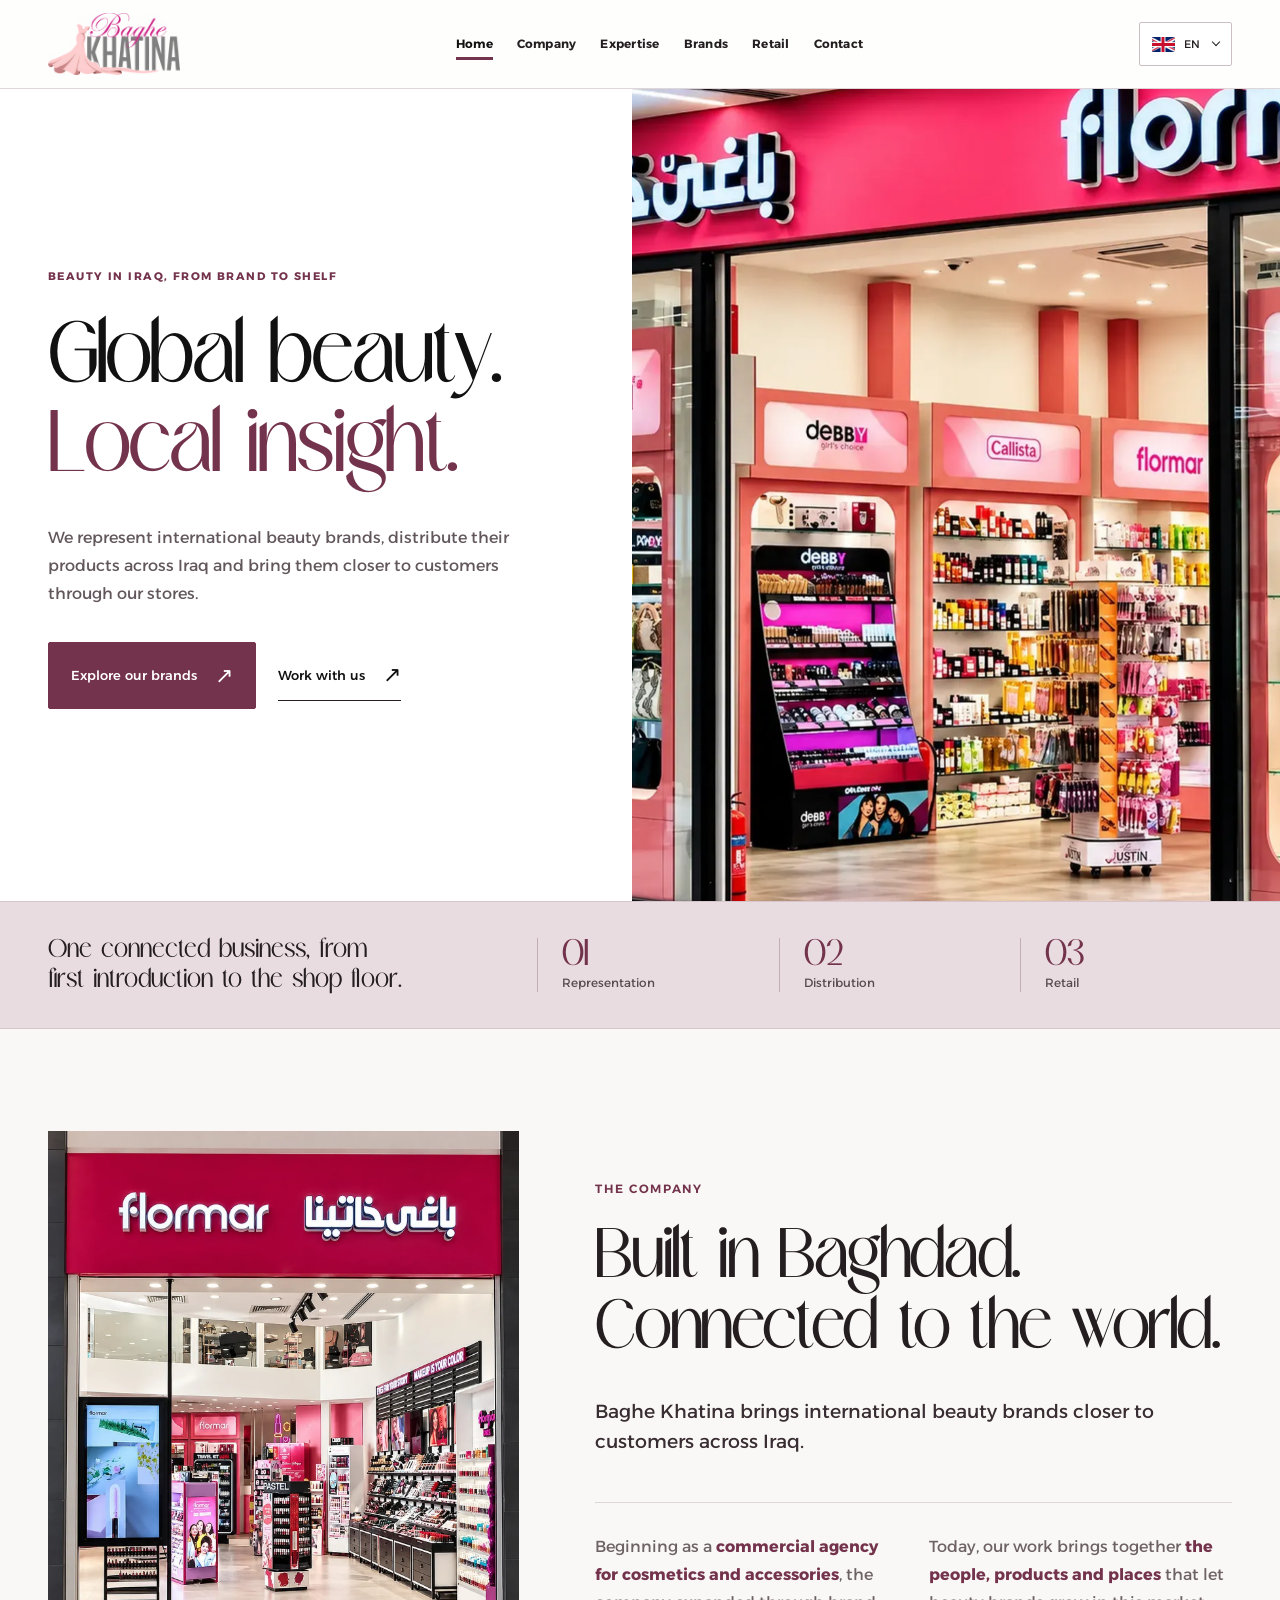
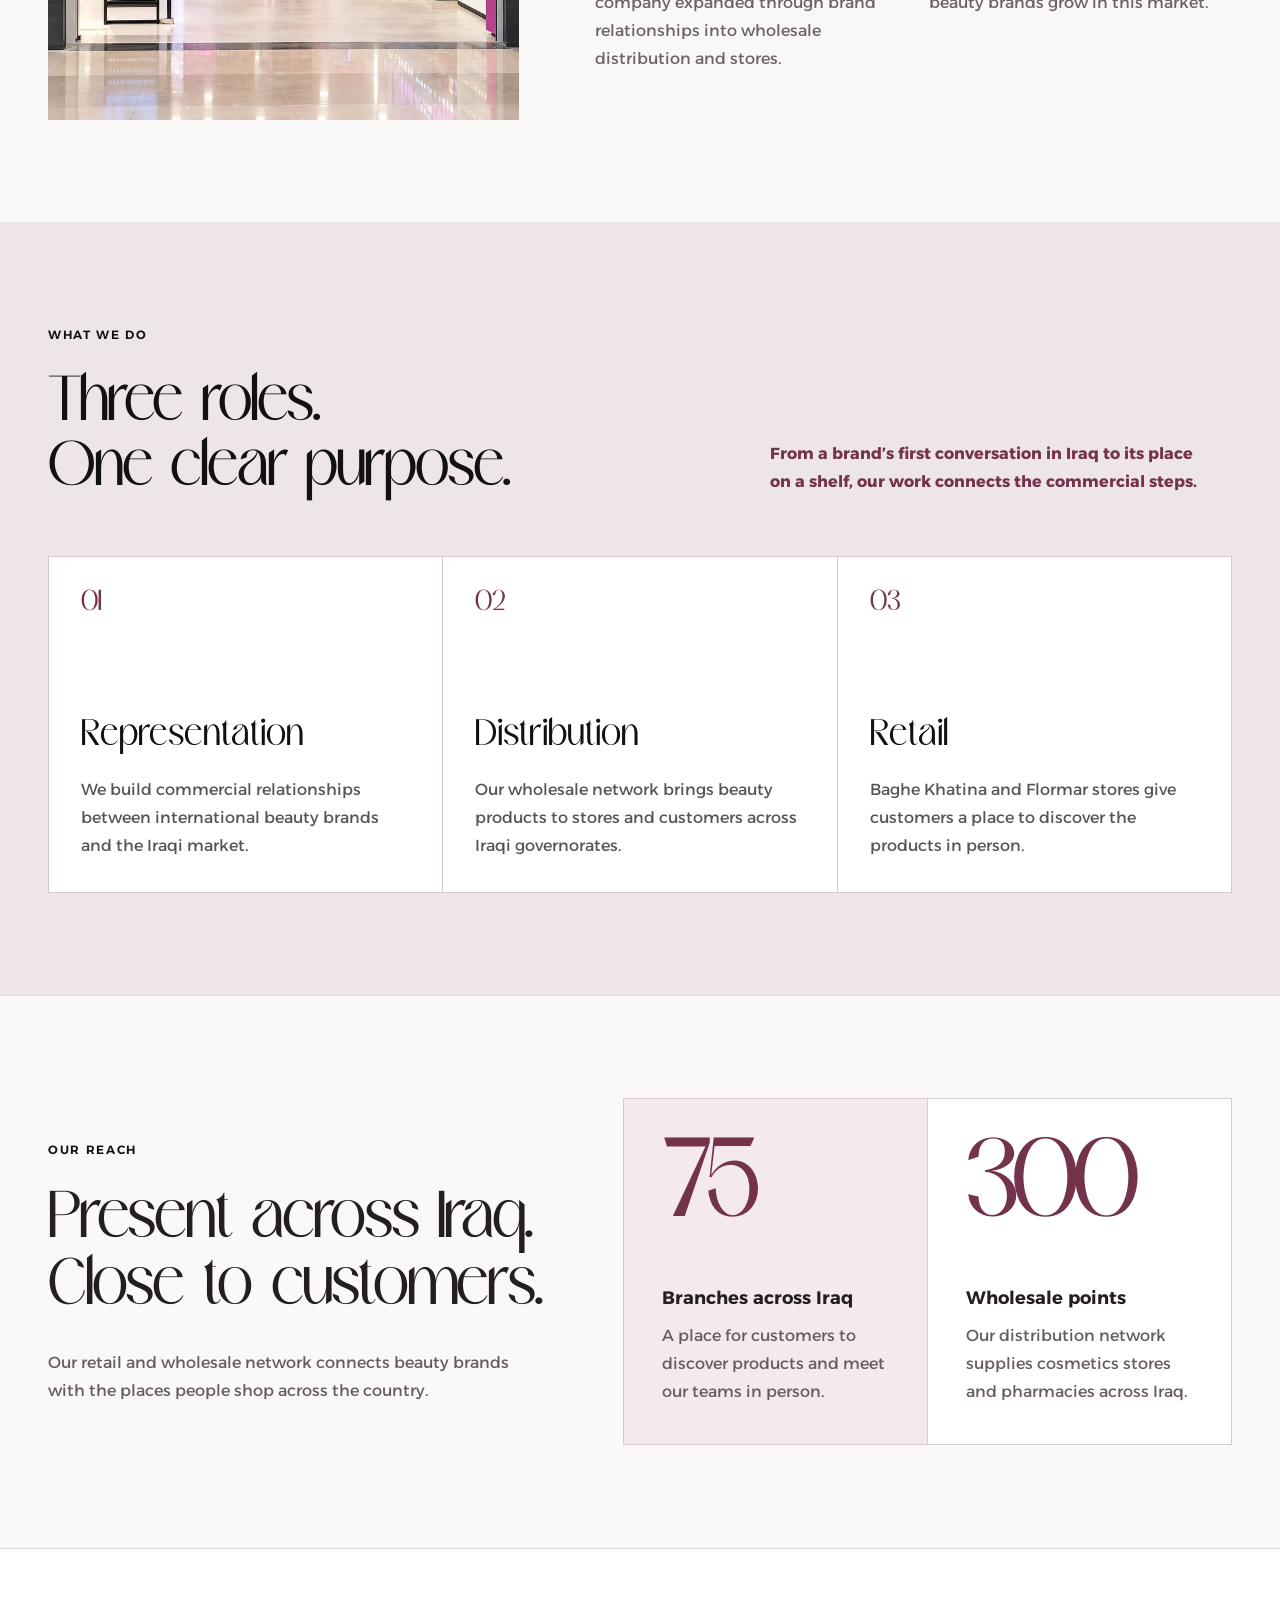
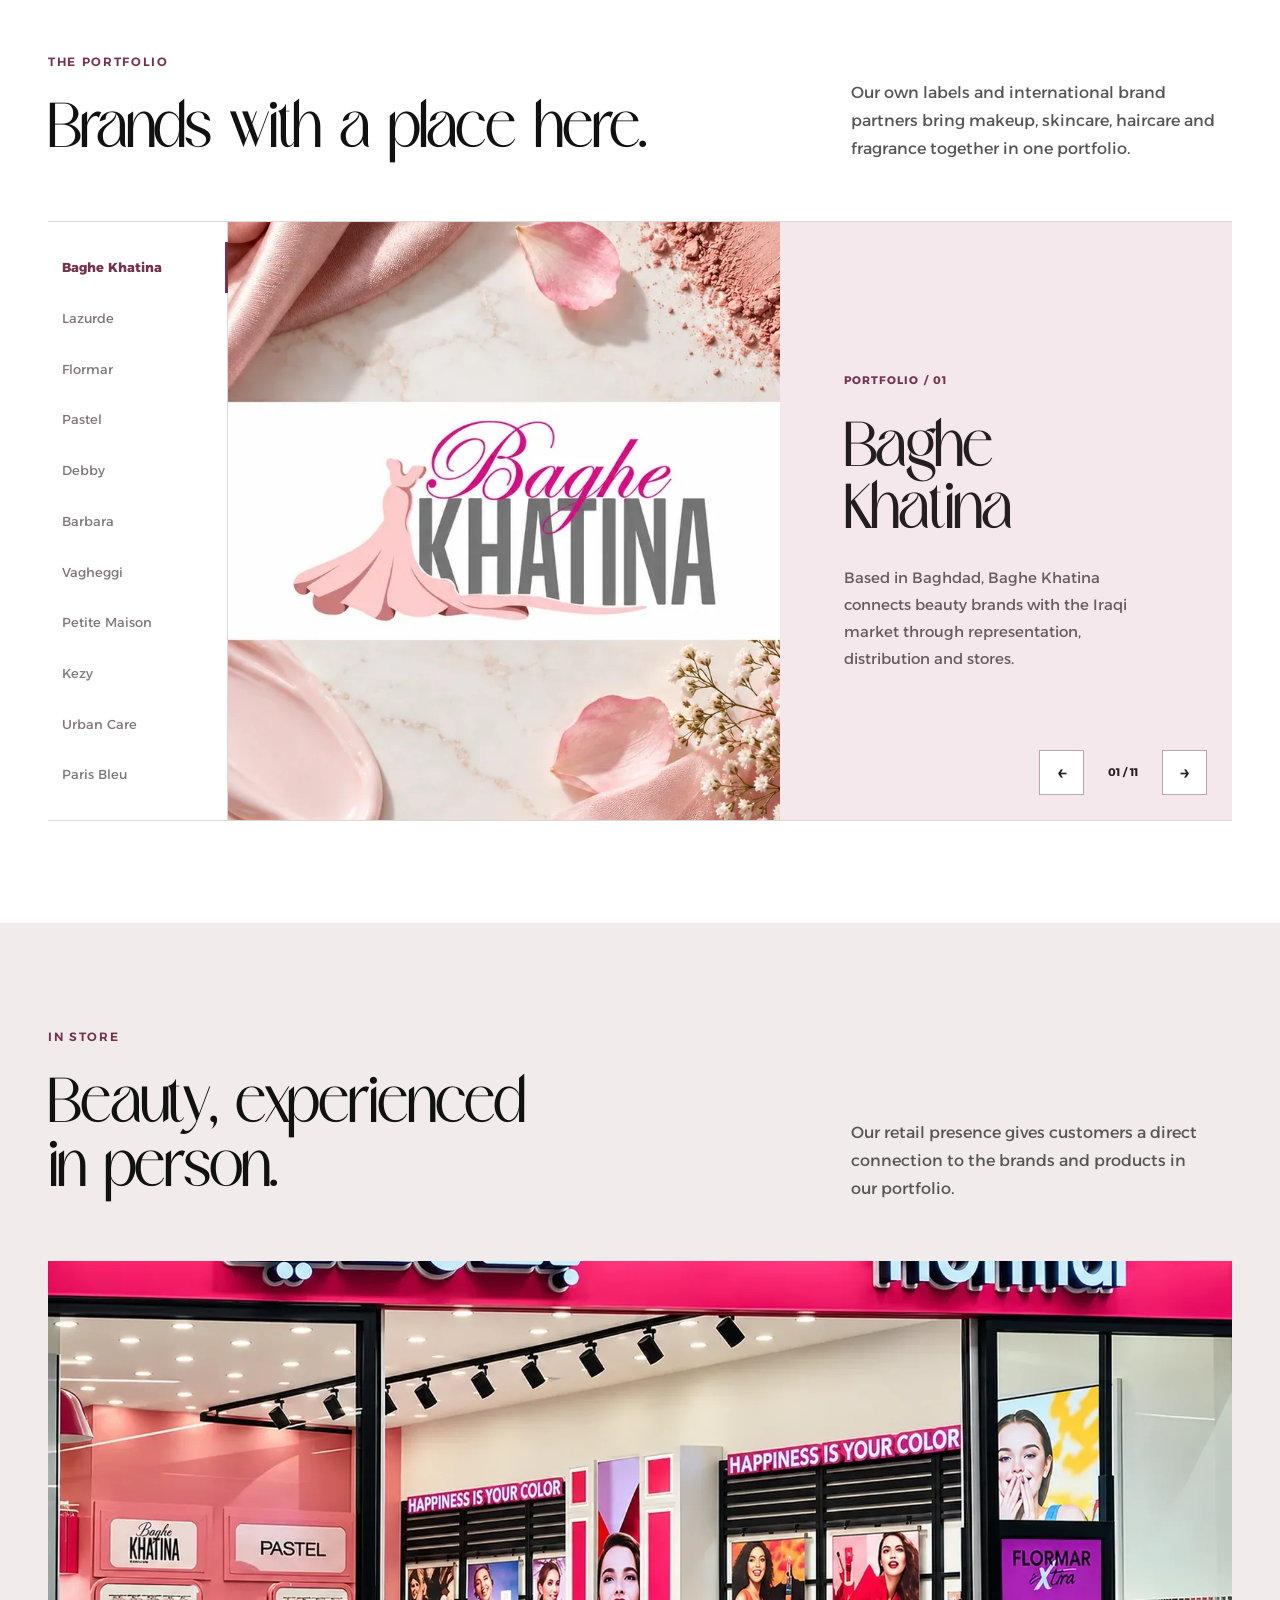
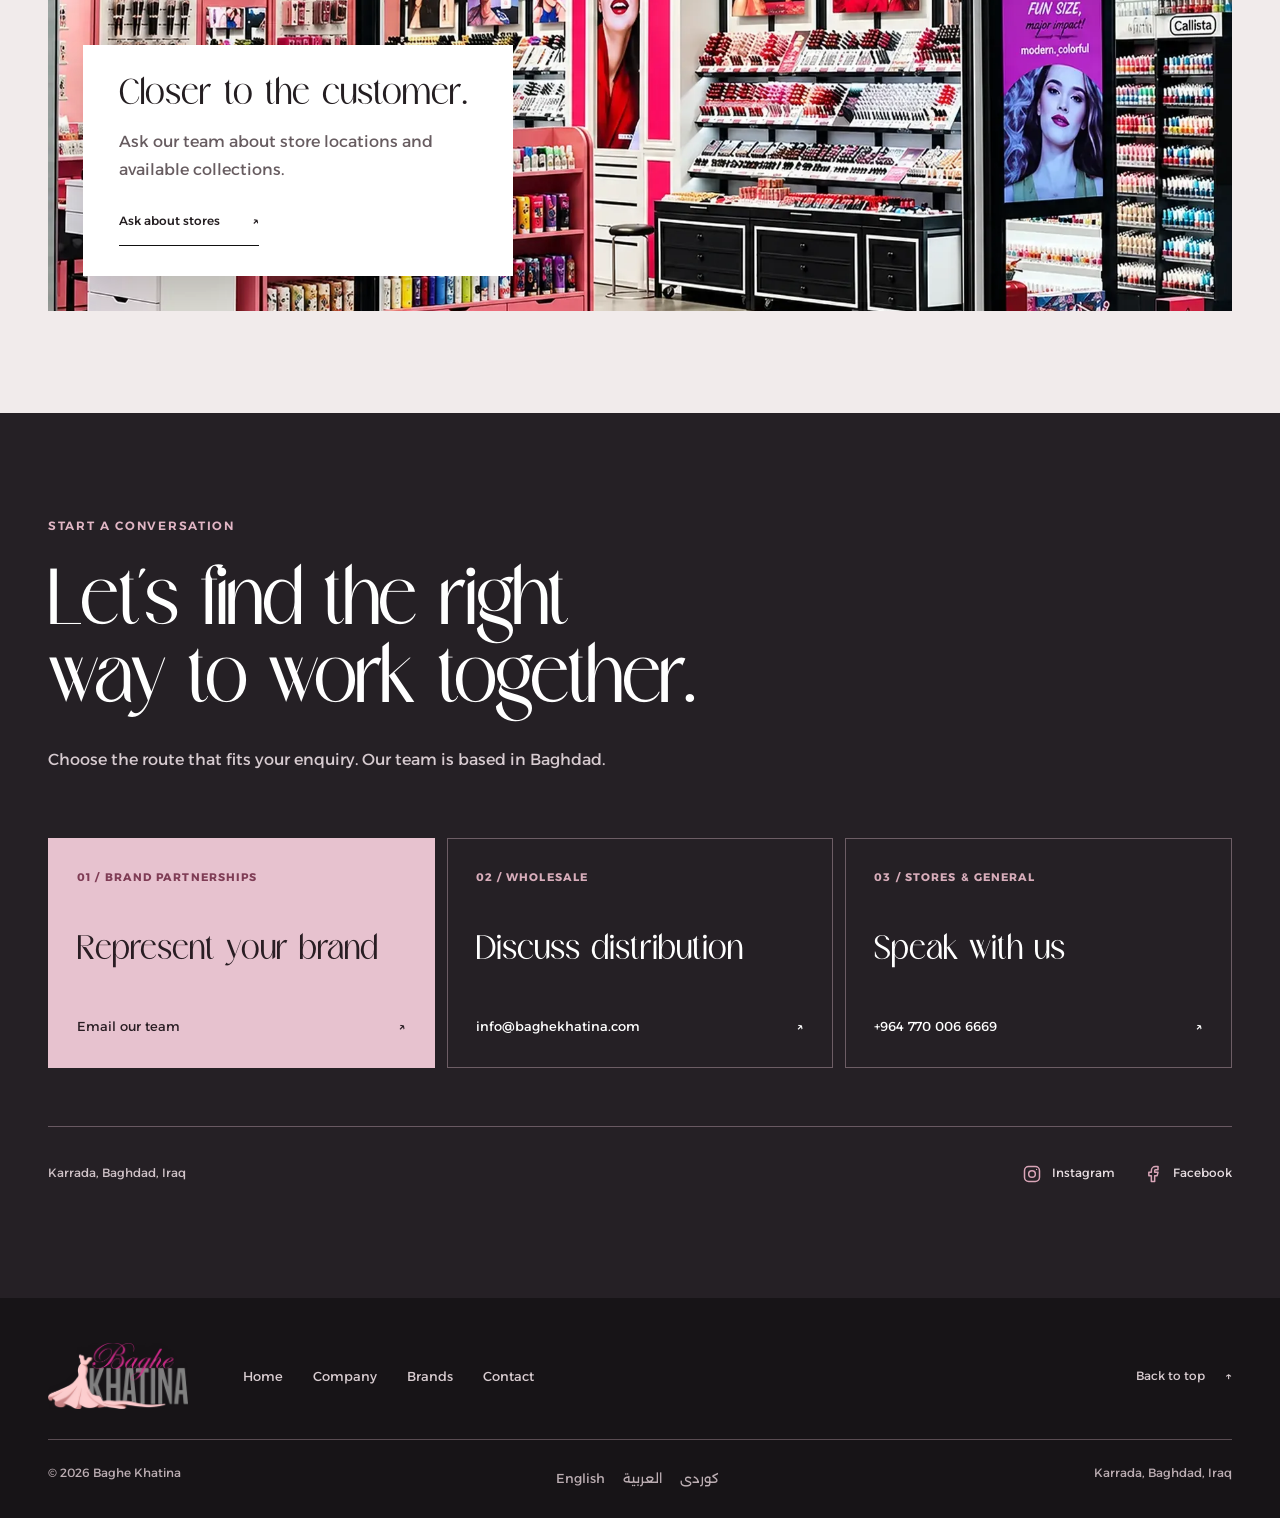
==== index.html @ e1acb366 "Refine hero hover and remove scroll cue" ====
<!DOCTYPE html>

<html lang="en">
<head>
<meta charset="utf-8"/>
<meta content="width=device-width, initial-scale=1" name="viewport"/>
<meta content="Baghe Khatina represents international beauty brands, distributes products across Iraq and brings them to customers through its stores." name="description"/>
<meta content="#faf9f6" name="theme-color"/>
<meta content="website" property="og:type"/>
<meta content="Baghe Khatina — Global beauty, rooted in Iraq" property="og:title"/>
<meta content="Baghe Khatina represents international beauty brands, distributes products across Iraq and brings them to customers through its stores." property="og:description"/>
<meta content="https://ameenshkur.github.io/baghe-khatina-website/assets/storefronts/baghe-khatina-flormar-storefront.webp" property="og:image"/>
<meta content="2000" property="og:image:width"/>
<meta content="1500" property="og:image:height"/>
<meta content="en_GB" property="og:locale"/>
<meta content="summary_large_image" name="twitter:card"/>
<link href="https://ameenshkur.github.io/baghe-khatina-website/index.html" rel="canonical"/>
<title>Baghe Khatina — Global beauty, rooted in Iraq</title>
<link href="assets/favicon.png" rel="icon" sizes="64x64" type="image/png"/>
<link href="assets/apple-touch-icon.png" rel="apple-touch-icon" sizes="180x180"/>
<link href="index.html" hreflang="en" rel="alternate"/>
<link href="ar.html" hreflang="ar" rel="alternate"/>
<link href="ku.html" hreflang="ckb" rel="alternate"/>
<link as="font" crossorigin="" href="assets/fonts/onest-variable.ttf" rel="preload" type="font/ttf"/>
<link as="font" crossorigin="" href="assets/fonts/alexandria-variable.ttf" rel="preload" type="font/ttf"/>
<link as="font" crossorigin="" href="assets/fonts/crafter-regular.otf" rel="preload" type="font/otf"/>
<link href="styles.css" rel="stylesheet"/>
<link href="refresh.css" rel="stylesheet"/>
<script defer="" src="script.js"></script>
</head>
<body id="top">
<a class="skip-link" href="#main">Skip to content</a>
<header class="site-header">
<div class="container header-inner">
<a aria-label="Baghe Khatina home" class="brand-home" href="#home"><img alt="Baghe Khatina" height="273" src="assets/baghe-khatina-logo.png" width="580"/></a>
<nav aria-label="Main navigation" class="main-nav" id="main-nav"><a aria-current="location" href="#home">Home</a><a href="#about">Company</a><a href="#business">Expertise</a><a href="#brands">Brands</a><a href="#presence">Retail</a><a href="#contact">Contact</a></nav>
<div class="header-actions">
<div class="language-picker"><button aria-controls="language-menu" aria-expanded="false" aria-label="Choose language" class="language-trigger" type="button"><img alt="" height="16" src="assets/flags/en.png" width="24"/><span>EN</span><span aria-hidden="true" class="chevron"></span></button><div class="language-menu" hidden="" id="language-menu"><a aria-current="page" href="index.html" lang="en"><img alt="" height="16" src="assets/flags/en.png" width="24"/>English</a><a dir="rtl" href="ar.html" lang="ar"><img alt="" height="16" src="assets/flags/ar.png" width="24"/>العربية</a><a dir="rtl" href="ku.html" lang="ckb"><img alt="" height="16" src="assets/flags/kurdistan.svg" width="24"/>کوردی</a></div></div>
<button aria-controls="main-nav" aria-expanded="false" aria-label="Open menu" class="menu-toggle" type="button"><span></span><span></span></button>
</div>
</div>
</header>
<main id="main">
<section aria-labelledby="hero-title" class="hero" id="home"><div class="hero-photo hero-photo--filled" data-photo-slot="hero-wide"><img src="assets/storefronts/baghe-khatina-flormar-storefront.webp" alt="Baghe Khatina and Flormar storefront in a Baghdad shopping mall" width="2000" height="1500" fetchpriority="high" decoding="async"/></div>
<div class="container hero-content"><div class="hero-copy" data-reveal=""><p class="eyebrow">Beauty in Iraq, from brand to shelf</p><h1 id="hero-title">Global beauty.<br/><em>Local insight.</em></h1><p class="hero-description">We represent international beauty brands, distribute their products across Iraq and bring them closer to customers through our stores.</p><div class="hero-actions"><a class="hero-primary" href="#brands">Explore our brands<span aria-hidden="true" class="arrow-forward">↗</span></a><a class="hero-secondary" href="#contact">Work with us<span aria-hidden="true" class="arrow-forward">↗</span></a></div></div></div>
</section><div class="intro-band"><div class="container intro-inner"><p>One connected business, from first introduction to the shop floor.</p><div class="intro-stat"><strong>01</strong>Representation</div><div class="intro-stat"><strong>02</strong>Distribution</div><div class="intro-stat"><strong>03</strong>Retail</div></div></div><div aria-hidden="true" class="reading-progress"></div>
<section aria-labelledby="about-title" class="about section-space" id="about">
<div class="container about-feature">
<figure class="about-photo" data-scroll-media><img src="assets/storefronts/baghe-khatina-storefront.webp" alt="Baghe Khatina storefront with its signature raspberry sign" loading="lazy" decoding="async" width="1600" height="2000"/></figure>
<div class="about-text" data-reveal><p class="eyebrow">The company</p><h2 id="about-title">Built in Baghdad.<br/>Connected to the world.</h2><p class="about-lead">Baghe Khatina brings international beauty brands closer to customers across Iraq.</p><div class="about-detail"><p>Beginning as a <strong>commercial agency for cosmetics and accessories</strong>, the company expanded through brand relationships into wholesale distribution and stores.</p><p>Today, our work brings together <strong>the people, products and places</strong> that let beauty brands grow in this market.</p></div></div>
</div></section>
<section aria-labelledby="expertise-title" class="expertise section-space" id="business">
<div class="container expertise-layout"><div class="expertise-intro" data-reveal=""><p class="eyebrow">What we do</p><h2 id="expertise-title">Three roles.<br/>One clear purpose.</h2><p><strong>From a brand’s first conversation in Iraq to its place on a shelf, our work connects the commercial steps.</strong></p></div><div class="expertise-list" data-reveal=""><article class="expertise-row"><span aria-hidden="true" class="row-index">01</span><div><h3>Representation</h3><p>We build commercial relationships between international beauty brands and the Iraqi market.</p></div></article><article class="expertise-row"><span aria-hidden="true" class="row-index">02</span><div><h3>Distribution</h3><p>Our wholesale network brings beauty products to stores and customers across Iraqi governorates.</p></div></article><article class="expertise-row"><span aria-hidden="true" class="row-index">03</span><div><h3>Retail</h3><p>Baghe Khatina and Flormar stores give customers a place to discover the products in person.</p></div></article></div></div>
</section>
<section aria-labelledby="reach-title" class="reach section-space" id="reach">
<div class="container">
<div class="reach-layout">
<div class="reach-intro" data-reveal=""><p class="eyebrow">Our reach</p><h2 id="reach-title">Present across Iraq.<br/>Close to customers.</h2><p>Our retail and wholesale network connects beauty brands with the places people shop across the country.</p></div>
<div class="reach-figures">
<article class="reach-figure" data-reveal=""><span class="reach-number" data-count="75">75</span><div><h3>Branches across Iraq</h3><p>A place for customers to discover products and meet our teams in person.</p></div></article>
<article class="reach-figure" data-reveal=""><span class="reach-number" data-count="300">300</span><div><h3>Wholesale points</h3><p>Our distribution network supplies cosmetics stores and pharmacies across Iraq.</p></div></article>
</div></div>
</div></section>
<section aria-labelledby="partners-title" class="partners section-space" id="brands">
<div class="container"><div class="section-heading" data-reveal=""><div><p class="eyebrow">The portfolio</p><h2 id="partners-title">Brands with a place here.</h2></div><p>Our own labels and international brand partners bring makeup, skincare, haircare and fragrance together in one portfolio.</p></div>
<div aria-label="The portfolio" class="partner-wall"><article class="partner-logo logo-baghe-khatina" data-reveal=""><div class="logo-stage"><img alt="Baghe Khatina" decoding="async" loading="lazy" src="assets/portfolio/baghe-khatina.webp"/></div><p>Based in Baghdad, Baghe Khatina connects beauty brands with the Iraqi market through representation, distribution and stores.</p></article><article class="partner-logo logo-lazurde" data-reveal=""><div class="logo-stage"><img alt="Lazurde" decoding="async" loading="lazy" src="assets/portfolio/lazurde.webp"/></div><p>Lazurde is our own line of cosmetics, skincare and haircare, bringing three everyday categories under one name.</p></article><article class="partner-logo logo-flormar" data-reveal=""><div class="logo-stage"><img alt="Flormar" decoding="async" loading="lazy" src="assets/portfolio/flormar.webp"/></div><p>Flormar helped shape our beginnings. Its makeup products reach customers through our distribution work and stores.</p></article><article class="partner-logo logo-pastel" data-reveal=""><div class="logo-stage"><img alt="Pastel" decoding="async" loading="lazy" src="assets/portfolio/pastel.webp"/></div><p>A Turkish colour cosmetics brand with a broad makeup range for everyday routines and expressive looks.</p></article><article class="partner-logo logo-debby" data-reveal=""><div class="logo-stage"><img alt="Debby" decoding="async" loading="lazy" src="assets/portfolio/debby.webp"/></div><p>Italian makeup from the Deborah group, adding more colour and choice to our portfolio.</p></article><article class="partner-logo logo-barbara" data-reveal=""><div class="logo-stage"><img alt="Barbara" decoding="async" loading="lazy" src="assets/portfolio/barbara.webp"/></div><p>Created by Baghe Khatina, Barbara brings together nail care, polish removers and fragrance under one of our own labels.</p></article><article class="partner-logo logo-vagheggi" data-reveal=""><div class="logo-stage"><img alt="Vagheggi" decoding="async" loading="lazy" src="assets/portfolio/vagheggi.webp"/></div><p>Italian professional skincare with products and treatments focused on the needs of the skin.</p></article><article class="partner-logo logo-petite-maison" data-reveal=""><div class="logo-stage"><img alt="Petite Maison" decoding="async" loading="lazy" src="assets/portfolio/petite-maison.webp"/></div><p>Turkish skincare with practical products for a simple, consistent daily routine.</p></article><article class="partner-logo logo-kezy" data-reveal=""><div class="logo-stage"><img alt="Kezy" decoding="async" loading="lazy" src="assets/portfolio/kezy.webp"/></div><p>Professional haircare and colour made for the needs of salon work.</p></article><article class="partner-logo logo-urban-care" data-reveal=""><div class="logo-stage"><img alt="Urban Care" decoding="async" loading="lazy" src="assets/portfolio/urban-care.webp"/></div><p>Turkish haircare with options for different hair needs and daily routines.</p></article><article class="partner-logo logo-paris-bleu" data-reveal=""><div class="logo-stage"><img alt="Paris Bleu" decoding="async" loading="lazy" src="assets/portfolio/paris-bleu.webp"/></div><p>French fragrance that adds a distinct scent category to our wider beauty portfolio.</p></article></div>

</div>
</section>
<section aria-labelledby="retail-title" class="retail section-space" id="presence"><div class="container">
<div class="section-heading" data-reveal><div><p class="eyebrow">In store</p><h2 id="retail-title">Beauty, experienced<br/>in person.</h2></div><p>Our retail presence gives customers a direct connection to the brands and products in our portfolio.</p></div>
<div class="retail-feature" data-scroll-media><img src="assets/storefronts/flormar-store-interior.webp" alt="Beauty displays inside a Flormar store" loading="lazy" decoding="async" width="2000" height="1500"/><div class="retail-feature-card"><strong>Closer to the customer.</strong><p>Ask our team about store locations and available collections.</p><a class="text-link" href="#contact">Ask about stores <span aria-hidden="true">&#8599;</span></a></div></div>
</div></section>
<section aria-labelledby="contact-title" class="contact section-space" id="contact"><div class="container">
<div class="contact-intro" data-reveal><p class="eyebrow">Start a conversation</p><h2 id="contact-title">Let&rsquo;s find the right<br/>way to work together.</h2><p>Choose the route that fits your enquiry. Our team is based in Baghdad.</p></div>
<div class="contact-directory"><a class="contact-route featured" href="mailto:info@baghekhatina.com?subject=Brand%20partnership%20enquiry" data-reveal><span class="route-number">01 / BRAND PARTNERSHIPS</span><span class="route-label">Represent your brand</span><span class="route-value">Email our team <span aria-hidden="true">&#8599;</span></span></a><a class="contact-route" href="mailto:info@baghekhatina.com?subject=Wholesale%20enquiry" data-reveal><span class="route-number">02 / WHOLESALE</span><span class="route-label">Discuss distribution</span><span class="route-value">info@baghekhatina.com <span aria-hidden="true">&#8599;</span></span></a><a class="contact-route" href="tel:+9647700066669" data-reveal><span class="route-number">03 / STORES & GENERAL</span><span class="route-label">Speak with us</span><span class="route-value" dir="ltr">+964 770 006 6669 <span aria-hidden="true">&#8599;</span></span></a></div>
<div class="contact-bottom"><span>Karrada, Baghdad, Iraq</span><div class="contact-socials"><a href="https://www.instagram.com/baghekhatina/" rel="noopener noreferrer" target="_blank"><svg aria-hidden="true" focusable="false" viewBox="0 0 24 24" fill="none" stroke="currentColor" stroke-width="1.8" stroke-linecap="round" stroke-linejoin="round"><rect x="3" y="3" width="18" height="18" rx="5"/><circle cx="12" cy="12" r="4"/><circle cx="17.5" cy="6.5" r=".8" fill="currentColor" stroke="none"/></svg><span>Instagram</span></a><a href="https://www.facebook.com/Baxe-Xatina-209788899145815" rel="noopener noreferrer" target="_blank"><svg aria-hidden="true" focusable="false" viewBox="0 0 24 24" fill="none" stroke="currentColor" stroke-width="1.8" stroke-linecap="round" stroke-linejoin="round"><path d="M7 10v4h3v7h4v-7h3l1-4h-4V8a1 1 0 0 1 1-1h3V3h-3a5 5 0 0 0-5 5v2H7z"/></svg><span>Facebook</span></a></div></div>
</div></section>
</main>
<footer class="site-footer"><div class="container footer-top"><a aria-label="Baghe Khatina" href="#top"><img alt="Baghe Khatina" height="273" src="assets/baghe-khatina-logo.png" width="580"/></a><nav aria-label="Footer navigation"><a href="#home">Home</a><a href="#about">Company</a><a href="#brands">Brands</a><a href="#contact">Contact</a></nav><a class="back-top" href="#top">Back to top <span aria-hidden="true">↑</span></a></div><div class="container footer-bottom"><span>© <span id="year">2026</span> Baghe Khatina</span><div class="footer-languages"><a dir="ltr" href="index.html" lang="en">English</a><a dir="rtl" href="ar.html" lang="ar">العربية</a><a dir="rtl" href="ku.html" lang="ckb">کوردی</a></div><span>Karrada, Baghdad, Iraq</span></div></footer>
</body>
</html>
---- styles.css ----
﻿@font-face{font-family:Alexandria;src:url('assets/fonts/alexandria-variable.ttf') format('truetype');font-weight:100 900;font-style:normal;font-display:swap}
@font-face{font-family:Onest;src:url('assets/fonts/onest-variable.ttf') format('truetype');font-weight:100 900;font-style:normal;font-display:swap}
@font-face{font-family:'IBM Plex Sans Arabic';src:url('assets/fonts/IBMPlexSansArabic-Regular.woff2') format('woff2');font-weight:400;font-style:normal;font-display:swap}
@font-face{font-family:'IBM Plex Sans Arabic';src:url('assets/fonts/IBMPlexSansArabic-Medium.woff2') format('woff2');font-weight:500;font-style:normal;font-display:swap}
@font-face{font-family:'IBM Plex Sans Arabic';src:url('assets/fonts/IBMPlexSansArabic-SemiBold.woff2') format('woff2');font-weight:600;font-style:normal;font-display:swap}
@font-face{font-family:'IBM Plex Sans Arabic';src:url('assets/fonts/IBMPlexSansArabic-Bold.woff2') format('woff2');font-weight:700;font-style:normal;font-display:swap}
@font-face{font-family:'Noto Sans Arabic';src:url('assets/fonts/NotoSansArabic-variable.ttf') format('truetype');font-weight:100 900;font-style:normal;font-display:swap}
:root{--ink:#252323;--muted:#6d6767;--paper:#faf9f6;--white:#fff;--line:#dedad4;--accent:#c42c74;--display:Onest,Arial,sans-serif;--content:1280px;--ease:cubic-bezier(.2,.7,.2,1)}
*{box-sizing:border-box}
html{scroll-behavior:smooth}
body{margin:0;background:var(--paper);color:var(--ink);font:400 14px/1.9 Alexandria,Arial,sans-serif;-webkit-font-smoothing:antialiased}
html[dir=rtl]{--display:Alexandria,Arial,sans-serif}
html[lang=ckb]{--display:'IBM Plex Sans Arabic','Noto Sans Arabic',sans-serif}
html[lang=ckb] body{font-family:'IBM Plex Sans Arabic','Noto Sans Arabic',sans-serif}
html[dir=rtl] body{line-height:2}
a{color:inherit;text-decoration:none}
button{font:inherit;cursor:pointer}
img{display:block;max-width:100%}
[hidden]{display:none!important}
figure,p,h1,h2,h3{margin:0}
button,a{-webkit-tap-highlight-color:transparent}
:focus-visible{outline:2px solid var(--accent);outline-offset:6px}
::selection{background:#ead4df}
.container{width:min(calc(100% - 96px),var(--content));margin-inline:auto}
.section-space{padding-block:110px;scroll-margin-top:96px}
.eyebrow{font-size:10px;letter-spacing:.14em;text-transform:uppercase;font-weight:600;color:var(--accent);margin-bottom:25px}
html[dir=rtl] .eyebrow{letter-spacing:0;font-size:12px}
h1,h2{font-family:var(--display);font-weight:400;letter-spacing:-.04em}
h1{font-size:clamp(60px,5.9vw,88px);line-height:1.08}
h2{font-size:clamp(44px,4.25vw,64px);line-height:1.13}
h1 em{font-style:normal;color:var(--accent)}
h3{font-size:19px;line-height:1.6;font-weight:500}
html[dir=rtl] h1,html[dir=rtl] h2{letter-spacing:0;font-weight:500;line-height:1.35}
html[dir=rtl] h1{font-size:clamp(64px,6.2vw,96px)}
html[dir=rtl] h2{font-size:clamp(48px,4.8vw,70px)}
.text-link{display:inline-flex;align-items:center;justify-content:space-between;gap:32px;min-height:44px;border-bottom:1px solid var(--ink);font-size:13px;font-weight:500;padding-bottom:4px}
.arrow-forward{display:inline-block;font-family:Arial,sans-serif;font-size:22px;font-weight:400;transition:transform .25s var(--ease)}
.text-link:hover .arrow-forward{transform:translate(3px,-3px)}
html[dir=rtl] .arrow-forward{transform:scaleX(-1)}
html[dir=rtl] .text-link:hover .arrow-forward{transform:scaleX(-1) translate(3px,-3px)}
.quiet-link{font-size:12px;color:var(--muted);min-height:44px;display:inline-flex;align-items:center}
.quiet-link:hover{color:var(--accent)}
.skip-link{position:fixed;z-index:100;inset-inline-start:16px;top:-80px;background:white;padding:10px 16px}
.skip-link:focus{top:12px}
.site-header{position:sticky;top:0;z-index:50;background:rgba(250,249,246,.97);border-bottom:1px solid var(--line)}
.header-inner{min-height:100px;display:flex;align-items:center;gap:36px}
.brand-home{display:block;flex:none;width:145px}
.brand-home img{width:145px;height:auto;filter:none}
.main-nav{display:flex;align-items:center;gap:30px;margin-inline:auto}
.main-nav a{font-size:12px;font-weight:500;position:relative;padding-block:12px}
.main-nav a:after{content:"";position:absolute;bottom:7px;inset-inline-start:0;width:0;height:1px;background:var(--accent);transition:width .25s}
.main-nav a:hover:after{width:100%}
.header-actions{display:flex;gap:12px;align-items:center}
.language-picker{position:relative}
.language-trigger{display:flex;align-items:center;gap:9px;min-height:44px;padding:0 12px;color:var(--ink);border:1px solid var(--line);background:transparent;font-size:11px}
.language-trigger img,.language-menu img{width:23px;height:15px;object-fit:cover}
.chevron{width:6px;height:6px;border-right:1px solid;border-bottom:1px solid;transform:rotate(45deg);margin-inline-start:4px;margin-top:-4px}
.language-trigger[aria-expanded=true] .chevron{transform:rotate(225deg);margin-top:4px}
.language-menu{position:absolute;top:calc(100% + 8px);inset-inline-end:0;min-width:170px;padding:7px;border:1px solid var(--line);background:white;box-shadow:0 12px 24px #2523230d}
.language-menu a{display:flex;align-items:center;gap:12px;padding:10px;min-height:44px;font-size:12px}
.language-menu a:hover{background:var(--paper)}
.language-menu a[aria-current=page]{color:var(--accent)}
.menu-toggle{display:none}
.image-frame{overflow:hidden;background:#ece8e2}
.image-frame img{width:100%;height:100%;object-fit:cover}
figcaption{font-size:10px;color:var(--muted);padding-top:14px;line-height:1.7}
.editorial-grid{display:block}
.editorial-grid>.eyebrow{padding-top:10px}
.editorial-grid h2{margin-bottom:35px}
.lead{font-size:18px;line-height:1.8;max-width:730px;margin-bottom:25px}
.about-copy{display:grid;grid-template-columns:1fr 1fr;gap:35px;color:var(--muted);font-size:14px}
.story-media{display:grid;grid-template-columns:1.2fr .8fr;gap:28px;margin-top:60px;align-items:start}
.story-media figure .image-frame{aspect-ratio:1.2}
.story-media img{object-position:center 43%}
.media-placeholder{background:#f0ece6;aspect-ratio:4/5;position:relative;display:flex;justify-content:center;align-items:center;padding:35px;border:1px solid #e5dfd6;text-align:center}
.media-placeholder>div{max-width:250px}
.placeholder-symbol{display:inline-flex;align-items:center;justify-content:center;width:32px;height:32px;color:#94877c;font:300 30px Georgia,serif;margin-bottom:15px}
.media-placeholder p{font-size:12px;color:#70675f;margin-bottom:8px}
.media-placeholder small{display:block;font-size:10px;color:#81766c;line-height:1.8}
.asset-ratio{position:absolute;bottom:20px;inset-inline-end:23px;font-size:10px;color:#81766c}
.expertise{background:#eeece7}
.expertise-layout{display:grid;grid-template-columns:.9fr 1.1fr;gap:12%}
.expertise-intro>p:last-child{max-width:340px;color:var(--muted);font-size:13px;margin-top:28px}
.expertise-row{display:grid;grid-template-columns:45px 1fr;gap:22px;border-top:1px solid #ccc6bd;padding-block:28px}
.expertise-row:last-child{border-bottom:1px solid #ccc6bd}
.row-index{font-size:10px;line-height:30px;color:var(--accent)}
.expertise-row h3{margin-bottom:12px}
.expertise-row p{font-size:14px;color:var(--muted);max-width:520px}
.partners{background:white}
.section-heading{display:grid;grid-template-columns:1.3fr .7fr;gap:12%;align-items:end;margin-bottom:55px}
.section-heading>p,.section-heading>div:last-child>p{max-width:360px;color:var(--muted);font-size:14px}
.section-heading .text-link{margin-top:22px}
.partner-wall{display:grid;grid-template-columns:repeat(3,minmax(0,1fr));border-top:1px solid var(--line)}
.partner-logo{height:145px;display:flex;align-items:center;justify-content:center;border-bottom:1px solid var(--line);padding:22px 30px}
.partner-logo img{width:165px;max-height:66px;object-fit:contain}
.logo-debby img{width:145px;max-height:54px}
.logo-pastel img{width:154px;max-height:40px}
.logo-vagheggi img{width:175px;max-height:42px}
.logo-petite-maison img{width:162px;max-height:57px}
.logo-kezy img{width:95px;max-height:61px}
.logo-urban-care img{width:159px;max-height:40px}
.logo-paris-bleu img{width:100px;max-height:83px}
.source-note{font-size:10px;color:var(--muted);max-width:790px;margin-top:22px}
.own-labels{display:grid;grid-template-columns:1.5fr 1fr 1fr;gap:45px;align-items:center;padding-top:55px;margin-top:55px;border-top:1px solid var(--line)}
.own-labels h3{font-family:var(--display);font-size:32px;font-weight:400;margin-bottom:8px}
.own-labels p{font-size:11px;color:var(--muted);max-width:350px}
.own-logo{display:flex;justify-content:center;align-items:center;height:125px}
.own-logo img{width:160px;max-height:105px;object-fit:contain}
.own-logo img[src$="lazurde.png"]{width:90px;max-height:110px}
.retail-images{display:grid;grid-template-columns:1.4fr 1fr;gap:28px;align-items:start}
.retail-images figure:first-child .image-frame{aspect-ratio:1.42}
.retail-images figure:last-child .image-frame{aspect-ratio:1.06}
.retail-images img{object-position:center}
.contact{background:#272323;color:#fbf8f2}
.contact .eyebrow{color:#d9a4bc}
.contact-layout{display:grid;grid-template-columns:1.2fr .8fr;gap:10%;align-items:end}
.contact h2{font-size:clamp(55px,5.7vw,86px)}
.contact-details>p:first-child{font-size:13px;max-width:320px;color:#ded6d1;margin-bottom:35px}
.contact-phone{display:grid;grid-template-columns:1fr auto;gap:8px 15px;padding-block:18px;border-top:1px solid #665a5b;border-bottom:1px solid #665a5b}
.contact-phone>span:first-child{grid-column:1/-1;font-size:10px;color:#d9a4bc}
.contact-phone strong{font-weight:400;font-size:clamp(19px,2vw,27px);white-space:nowrap}
.contact-phone .arrow-forward{align-self:center}
.contact-address{font-size:11px;color:#d6ceca;margin-top:25px}
.contact :focus-visible{outline-color:#ecc9da}
.site-footer{background:white;padding-block:45px 24px}
.footer-top{display:flex;align-items:center;gap:55px;padding-bottom:30px;border-bottom:1px solid var(--line)}
.footer-top>a:first-child img{width:140px;height:auto;filter:none}
.footer-top nav{display:flex;gap:30px;font-size:11px}
.footer-top nav a{min-height:32px;display:flex;align-items:center}
.back-top{margin-inline-start:auto;font-size:10px;display:flex;gap:20px;align-items:center;min-height:44px}
.footer-bottom{display:flex;justify-content:space-between;gap:20px;font-size:9px;color:var(--muted);padding-top:22px}
.footer-languages{display:flex;align-items:center;gap:18px;font-size:11px}
.footer-languages a{display:flex;align-items:center;min-height:32px}
@media(prefers-reduced-motion:no-preference){
  .reveal-ready.is-visible{animation:enter .6s var(--ease)}
  @keyframes enter{from{opacity:.4;transform:translateY(10px)}to{opacity:1;transform:none}}
}

/* An opening composition built around company colour and actual retail imagery. */
.hero{scroll-margin-top:100px;background:#941a50}
.hero-stage{display:grid;grid-template-columns:.95fr 1.05fr;min-height:clamp(580px,calc(100svh - 192px),760px)}
.hero-copy{padding:64px clamp(32px,4.5vw,86px);display:flex;flex-direction:column;justify-content:center;align-items:flex-start;color:#fff;min-width:0}
.hero-copy .eyebrow{color:#f4c9dd;margin-bottom:34px;font-size:11px;letter-spacing:.1em}
.hero-copy h1{font-size:clamp(48px,4.8vw,78px);line-height:1.08;letter-spacing:-.055em;font-weight:500}
.hero-copy h1 em,.hero-copy .heading-line em{color:#f1b4d1}
.hero-description{max-width:410px;font-size:15px;line-height:1.9;color:#f8e8ef;margin-top:32px}
.hero-actions{display:flex;align-items:center;gap:22px;margin-top:35px;flex-wrap:wrap}
.hero-primary,.hero-secondary{display:inline-flex;align-items:center;gap:18px;min-height:52px;font-size:13px;font-weight:500}
.hero-primary{background:#fff;color:#941a50;padding:12px 20px;border:1px solid #fff}
.hero-secondary{color:#fff;border-bottom:1px solid #d99ab6}
.hero-actions a:focus-visible{outline-color:#fff}
.hero-primary:hover{background:#f8dce9;border-color:#f8dce9}
.hero-secondary:hover{color:#f1b4d1}
.hero-visual{position:relative;min-width:0;overflow:hidden;background:#d9b4c4}
.hero-visual>img{position:absolute;inset:0;width:100%;height:100%;object-fit:cover;object-position:52% top}
.hero-visual figcaption{position:absolute;bottom:24px;inset-inline-end:24px;background:#fff;padding:12px 18px;color:#44363d;font-size:11px}
.hero-bottom{background:#fbf5f8;display:flex;align-items:center;justify-content:space-between;gap:24px;padding:17px max(32px,calc((100vw - 1280px)/2));min-height:92px;border-bottom:1px solid #ebd2de}
.hero-bottom>p{font-size:12px;color:#725365}
.hero-scroll-cue{display:inline-flex;align-items:center;gap:20px;color:#941a50;font-size:12px;font-weight:500;min-height:58px}
.scroll-circle{display:grid;place-items:center;border:1px solid #c992ac;width:58px;height:58px;border-radius:50%;overflow:hidden;transition:background .25s,border-color .25s}
.hero-scroll-cue:hover .scroll-circle{background:#efd1df;border-color:#941a50}
.hero-scroll-cue{opacity:0;visibility:hidden;transform:translateY(8px);transition:opacity .36s ease,transform .36s ease,visibility .36s}
.hero-scroll-cue.is-visible{opacity:1;visibility:visible;transform:translateY(0)}
@media(prefers-reduced-motion:no-preference){.hero-scroll-cue.is-visible .scroll-circle svg{animation:company-arrow 2.2s ease-in-out infinite}}
html[dir=rtl] .hero-copy h1{font-size:clamp(38px,3.65vw,59px);line-height:1.55;letter-spacing:0;font-weight:600}
html[dir=rtl] .hero-copy .eyebrow{letter-spacing:0;font-size:12px}
html[dir=rtl] h1,html[dir=rtl] h2{font-weight:500;line-height:1.55}
.main-nav{gap:24px}
@media(prefers-reduced-motion:no-preference){
 .hero-visual>img{animation:hero-image-settle 1.5s cubic-bezier(.16,1,.3,1)}
 .scroll-circle svg{animation:company-arrow 2.2s ease-in-out 1.2s 3}
 @keyframes hero-image-settle{from{transform:scale(1.065)}to{transform:scale(1)}}
 @keyframes company-arrow{0%,100%{transform:translateY(-3px)}50%{transform:translateY(4px)}}
}
@media(max-width:1100px){
 .hero-stage{grid-template-columns:1fr 1fr;min-height:580px}
 .hero-copy{padding-inline:32px}
 .hero-copy h1{font-size:52px}
 html[dir=rtl] .hero-copy h1{font-size:40px}
 .hero-actions{gap:14px}
 .main-nav{gap:17px}
}
@media(max-width:900px){
 .header-inner{gap:20px}
 .main-nav{gap:13px}
 .main-nav a{font-size:12px}
}
@media(max-width:820px){
 .hero{scroll-margin-top:84px}
 .hero-stage{grid-template-columns:1fr;min-height:0}
 .hero-copy{padding:52px 32px 44px}
 .hero-copy h1{font-size:clamp(48px,7vw,64px)}
 html[dir=rtl] .hero-copy h1{font-size:clamp(38px,6vw,50px)}
 .hero-description{max-width:520px;margin-top:22px}
 .hero-actions{margin-top:25px}
 .hero-visual{height:340px}
 .hero-visual>img{object-position:center 35%}
 .hero-bottom{padding-inline:32px}
 .main-nav{gap:0}
}
@media(max-width:560px){
 .hero{scroll-margin-top:76px}
 .hero-copy{padding:34px 24px 32px}
 .hero-copy .eyebrow{margin-bottom:24px;font-size:10px}
 .hero-copy h1{font-size:clamp(40px,10.5vw,58px)}
 html[dir=rtl] .hero-copy h1{font-size:clamp(31px,8.5vw,46px);line-height:1.55}
 html[dir=rtl] .hero-copy .eyebrow{font-size:11px}
 .hero-description{font-size:13px;margin-top:20px}
 .hero-actions{gap:16px;margin-top:22px}
 .hero-primary,.hero-secondary{font-size:12px;gap:12px;min-height:46px}
 .hero-primary{padding:10px 14px}
 .hero-actions .arrow-forward{font-size:19px}
 .hero-visual{height:270px}
 .hero-visual figcaption{bottom:14px;inset-inline-end:14px;padding:9px 12px;font-size:10px}
 .hero-bottom{padding:14px 24px;min-height:84px;gap:12px}
 .hero-bottom>p{display:none}
 .hero-scroll-cue{justify-content:space-between;width:100%;font-size:12px}
 .scroll-circle{width:50px;height:50px}
}
@media(max-width:1050px){
  .container{width:calc(100% - 64px)}
  .main-nav{gap:20px}.header-inner{gap:25px}.brand-home,.brand-home img{width:126px}
  .hero-intro{gap:6%;grid-template-columns:1.4fr 1fr}.hero-links{gap:20px}
  h1{font-size:65px}.section-heading{gap:8%}.expertise-layout{gap:8%}
}
@media(max-width:820px){
  .container{width:calc(100% - 44px)}.section-space{padding-block:80px}
  .header-inner{min-height:84px}.header-actions{margin-inline-start:auto}
  .main-nav{display:none;position:absolute;top:100%;inset-inline:0;flex-direction:column;align-items:stretch;background:var(--paper);padding:20px 24px;border-bottom:1px solid var(--line);gap:0}
  .main-nav.is-open{display:flex}.main-nav a{padding:13px 0;font-size:13px}
  .menu-toggle{display:flex;width:44px;height:44px;flex-direction:column;justify-content:center;align-items:center;gap:6px;border:1px solid var(--line);background:transparent}
  .menu-toggle span{height:1px;width:18px;background:var(--ink);transition:transform .2s}
  .menu-toggle[aria-expanded=true] span:first-child{transform:translateY(3.5px) rotate(45deg)}
  .menu-toggle[aria-expanded=true] span:last-child{transform:translateY(-3.5px) rotate(-45deg)}
  .hero-intro{padding-block:60px 45px;grid-template-columns:1fr;gap:30px}
  h1{font-size:clamp(56px,9vw,75px)}html[dir=rtl] h1{font-size:clamp(64px,10vw,86px)}
  .hero-aside{display:flex;align-items:end;gap:30px;justify-content:space-between}.hero-aside>p{max-width:350px;font-size:13px}
  .hero-links{margin:0;display:block}.hero-links .quiet-link{display:none}
  .editorial-grid{grid-template-columns:1fr;gap:0}.editorial-grid>.eyebrow{padding-top:0}
  .expertise-layout{grid-template-columns:1fr;gap:35px}.expertise-intro>p:last-child{max-width:550px}
  .section-heading{gap:30px;grid-template-columns:1fr}.section-heading>p,.section-heading>div:last-child>p{max-width:550px}
  .own-labels{gap:25px;grid-template-columns:1.2fr 1fr 1fr}.own-logo img{width:130px}
  .contact-layout{gap:45px;grid-template-columns:1fr 1fr}.contact h2{font-size:60px}
  .footer-top{gap:35px}.footer-top nav{gap:20px}
}
@media(max-width:560px){
  .container{width:calc(100% - 36px)}.section-space{padding-block:65px;scroll-margin-top:76px}
  .header-inner{min-height:76px;gap:10px}.brand-home,.brand-home img{width:115px}
  .language-trigger{padding-inline:10px}.header-actions{gap:8px}
  .hero-intro{padding-block:48px 36px;gap:24px}
  h1{font-size:clamp(42px,11.4vw,63px);letter-spacing:-.045em}
  html[dir=rtl] h1{font-size:clamp(52px,13vw,70px)}
  .eyebrow{font-size:9px;margin-bottom:20px}
  h2{font-size:clamp(38px,10.2vw,52px)}html[dir=rtl] h2{font-size:clamp(45px,12vw,62px)}
  .hero-aside{display:block}.hero-aside>p{font-size:13px;max-width:350px}.hero-links{margin-top:20px}
  .hero-image .image-frame{height:310px}.hero-image img{object-position:48% center}
  figcaption{font-size:9px}.hero-image figcaption>span{display:none}
  .lead{font-size:15px;margin-bottom:20px}.editorial-grid h2{margin-bottom:25px}
  .about-copy{grid-template-columns:1fr;gap:18px;font-size:13px}
  .story-media{grid-template-columns:1fr;gap:25px;margin-top:35px}.story-media figure .image-frame{aspect-ratio:1.1}
  .media-placeholder{aspect-ratio:4/3;padding:35px}
  .expertise-intro>p:last-child{font-size:13px;margin-top:20px}
  .expertise-row{grid-template-columns:25px 1fr;gap:15px;padding-block:24px}
  .expertise-row h3{font-size:16px}.expertise-row p{font-size:13px}
  .section-heading{margin-bottom:35px;gap:22px}.section-heading>p,.section-heading>div:last-child>p{font-size:13px}
  .partner-wall{grid-template-columns:repeat(2,minmax(0,1fr))}.partner-logo{height:115px;padding:20px 13px}
  .partner-logo img{max-width:125px;max-height:48px}.logo-kezy img{max-width:90px;max-height:57px}.logo-paris-bleu img{max-width:80px;max-height:65px}
  .partner-logo:last-child{grid-column:1/-1}
  .source-note{font-size:9px;margin-top:18px}
  .own-labels{grid-template-columns:1fr 1fr;gap:20px;padding-top:35px;margin-top:35px}
  .own-labels>div:first-child{grid-column:1/-1}.own-labels h3{font-size:30px}.own-logo{height:105px}.own-logo img{width:130px;max-height:85px}.own-logo img[src$="lazurde.png"]{width:75px;max-height:90px}
  .retail-images{grid-template-columns:1fr;gap:26px}.retail-images figure:first-child .image-frame{aspect-ratio:1.1}.retail-images figure:last-child .image-frame{aspect-ratio:1.25}
  .contact-layout{grid-template-columns:1fr;gap:35px}.contact h2{font-size:60px}
  .contact-details>p:first-child{font-size:13px;margin-bottom:25px}.contact-phone strong{font-size:21px}
  .footer-top{flex-wrap:wrap;gap:25px;justify-content:space-between}.footer-top nav{order:3;width:100%;gap:25px}
  .footer-top>a:first-child img{width:120px}.back-top{margin:0}.footer-bottom{flex-direction:column;gap:8px}
}
@media(prefers-reduced-motion:reduce){html{scroll-behavior:auto}*,*:before,*:after{transition:none!important;animation:none!important}}

/* Typography, brand context and the commercial contact desk. */
h1,h2{font-weight:500;letter-spacing:-.055em}
h1{font-size:clamp(52px,5.4vw,80px);line-height:1.12}
h2{font-size:clamp(40px,3.8vw,58px);line-height:1.16}
html[dir=rtl] h1{font-size:clamp(54px,5.5vw,82px);line-height:1.3}
html[dir=rtl] h2{font-size:clamp(43px,4.2vw,64px);line-height:1.35}
.main-nav a[aria-current=location]{color:var(--accent)}
.main-nav a[aria-current=location]:after{width:100%;height:2px}
.expertise{background:#f5dce7;position:relative}
.expertise-row{border-color:#d9b9c7}
.expertise-row:last-child{border-color:#d9b9c7}
.expertise-intro h2{color:#a0225a}
.media-placeholder{background:#f7e6ee;border-color:#edd0dd}
.partner-logo{height:auto;min-height:260px;display:flex;flex-direction:column;justify-content:flex-start;padding:25px 34px 30px;gap:16px}
.logo-stage{height:100px;display:flex;align-items:center;justify-content:center;width:100%}
.partner-logo p{font-size:13px;line-height:1.9;color:var(--muted);max-width:290px;text-align:center}
.own-logo{height:auto;min-height:190px;flex-direction:column;gap:20px}
.own-logo p{text-align:center;max-width:240px}
.own-labels h3{font-weight:500}
.retail-images{grid-template-columns:repeat(2,minmax(0,1fr));gap:34px 28px}
.retail-images figure .image-frame,.retail-images figure:first-child .image-frame,.retail-images figure:last-child .image-frame{aspect-ratio:1.5}
.retail-images figcaption{display:flex;align-items:center;gap:14px}
.retail-images figcaption:before{content:"";height:2px;width:24px;background:var(--accent)}
.contact{background:#f4d7e4;color:var(--ink);border-top:1px solid #e9c3d4}
.contact .eyebrow{color:#9f2159}
.contact-layout{grid-template-columns:1.1fr .9fr;align-items:start;gap:9%}
.contact h2{font-size:clamp(43px,4.2vw,64px);color:#9f2159}
.contact-intro>p:last-child{margin-top:30px;max-width:430px;font-size:13px}
.contact-panel{background:#fff;padding:12px 34px 30px;border-top:3px solid var(--accent)}
.contact-channel{display:flex;gap:16px;align-items:flex-start;padding-block:25px;border-bottom:1px solid var(--line)}
.contact-icon{width:24px;height:24px;flex:none;color:var(--accent);stroke-width:1.5}
.channel-content{min-width:0;display:block}
.channel-content>span:first-child{display:block;font-size:13px;color:var(--muted);margin-bottom:8px}
.channel-value{display:flex;align-items:center;gap:10px;min-width:0}
.contact-channel strong{font-weight:500;font-size:clamp(16px,1.35vw,20px);letter-spacing:-.03em;overflow-wrap:anywhere}
.contact-channel .arrow-forward{color:var(--accent)}
.contact-location{padding-top:23px;display:flex;align-items:flex-start;gap:16px}
.contact-location>div>span{font-size:13px;color:var(--muted)}
.contact-location p{font-size:15px;margin-top:8px}
.social-strip{margin-top:55px;padding-top:25px;border-top:1px solid #cda8b9;display:flex;gap:35px;align-items:center;flex-wrap:wrap}
.social-strip>p{font-size:14px;font-weight:500}
.social-links{display:flex;gap:14px;flex-wrap:wrap}
.social-strip a{display:flex;align-items:center;gap:12px;padding:14px 18px;min-height:76px;background:#fff8fb;border:1px solid #e3bfce;border-radius:4px}
.social-label{display:block}
.social-platform{display:block;font-size:12px;color:#745062}
.social-account{display:block;font-size:14px;line-height:1.7}
.social-strip .arrow-forward{color:#9f2159;font-size:20px}
.contact :focus-visible{outline-color:#9f2159}
.heading-line{display:block;overflow:hidden;padding-block:.2em;margin-block:-.2em}
.heading-line>span{display:block}
.heading-line em{color:var(--accent)}
html[dir=rtl] .heading-line{overflow:visible}
html[dir=rtl] h1,html[dir=rtl] h2{font-weight:600;line-height:1.5}
.editorial-grid>.eyebrow{padding-top:0}
.editorial-grid h2{max-width:1000px}
.about-copy{gap:6%;max-width:1120px}
.media-placeholder>p{font-family:var(--display);font-size:30px;color:#a0225a}
.eyebrow{font-size:12px}
.main-nav a,.quiet-link{font-size:13px}
figcaption,.footer-bottom,.back-top{font-size:12px}
.footer-top nav,.footer-languages{font-size:13px}
.own-labels p{font-size:13px}
.expertise-intro>p:last-child,.contact-intro>p:last-child{font-size:15px}
@media(prefers-reduced-motion:no-preference){
 .reveal-ready.is-visible{animation:none}
 .image-frame img{transition:transform .8s var(--ease)}
 @media(hover:hover){.image-frame:hover img{transform:scale(1.035)}}
 .contact-channel{transition:color .25s}
 .contact-channel:hover{color:var(--accent)}
 .social-strip a:hover .arrow-forward{transform:translate(3px,-3px)}
 html[dir=rtl] .social-strip a:hover .arrow-forward{transform:scaleX(-1) translate(3px,-3px)}
}
@media(max-width:820px){
 .contact-layout{grid-template-columns:1fr;gap:35px}
 .contact h2{font-size:54px}
 .social-strip{gap:18px;margin-top:40px}
 .partner-logo{padding-inline:22px}
}
@media(max-width:560px){
 h1{font-size:clamp(38px,10.3vw,57px)}
 h2{font-size:clamp(34px,9vw,48px)}
 html[dir=rtl] h1{font-size:clamp(44px,11.8vw,64px)}
 html[dir=rtl] h2{font-size:clamp(38px,10vw,54px)}
 .partner-logo{min-height:290px;padding:18px 12px 25px;gap:10px}
 .partner-logo p{font-size:12px;line-height:1.9}
 .logo-stage{height:85px}
 .partner-logo:last-child{min-height:215px}
 .partner-logo:last-child p{max-width:280px}
 .own-logo{min-height:210px;justify-content:flex-start}
 .own-logo img{height:90px}
 .retail-images{grid-template-columns:1fr;gap:28px}
 .contact h2{font-size:clamp(37px,10vw,50px)}
 .contact-panel{padding-inline:18px}
 .contact-channel strong{font-size:clamp(14px,4.1vw,18px)}
 .contact-channel,.contact-location{gap:12px}
 .contact-icon{width:22px;height:22px}
 .channel-value{gap:8px}
 .contact-channel .arrow-forward{font-size:18px}
 .social-strip{display:block}
 .social-strip>p{margin-bottom:18px}
 .social-links{display:grid;grid-template-columns:1fr;gap:10px}
 .social-strip a{width:fit-content;max-width:100%;min-width:230px}
 .eyebrow{font-size:11px}
 .about-copy,.hero-aside>p,.expertise-row p,.section-heading>p,.section-heading>div:last-child>p{font-size:14px}
 .contact-intro>p:last-child{font-size:14px}
 .own-labels p{font-size:12px}
}
---- refresh.css ----
﻿/* Baghe Khatina visual system: employee app black, white, light gray and #febcc8. */
:root{--ink:#111111;--muted:#555555;--paper:#f7f7f7;--white:#ffffff;--line:#e5e5e5;--accent:#febcc8;--content:1240px}
/* Quiet page scrollbar in the portfolio's blush and wine palette. */
@supports (-moz-appearance:none){html,.brand-index{scrollbar-color:#b994a2 #f5f0f2;scrollbar-width:thin}}
html::-webkit-scrollbar,.brand-index::-webkit-scrollbar{width:10px;height:8px}
html::-webkit-scrollbar-track,.brand-index::-webkit-scrollbar-track{background:#f5f0f2}
html::-webkit-scrollbar-thumb,.brand-index::-webkit-scrollbar-thumb{border:2px solid #f5f0f2;border-radius:999px;background:#b994a2}
html::-webkit-scrollbar-thumb:hover,.brand-index::-webkit-scrollbar-thumb:hover{background:#8d5369}
body{background:var(--paper);color:var(--ink)}
::selection{background:var(--accent);color:var(--ink)}
:focus-visible{outline-color:#111}
.section-space{padding-block:clamp(88px,9vw,140px)}
.eyebrow,.row-index,.caption-number{color:#111}
.site-header{background:#ffffffed;border-color:var(--line);backdrop-filter:blur(16px)}
.header-inner{min-height:82px}
.brand-home,.brand-home img{width:132px}
.main-nav a,.quiet-link{font-size:12px}
.main-nav a[aria-current=location]{color:#111}
.main-nav a[aria-current=location]:after{background:var(--accent);height:3px}
.language-trigger{background:#fff;border-color:#d4d4d4;border-radius:2px}
.language-menu{border-color:#e5e5e5;border-radius:2px;box-shadow:0 18px 40px #00000014}
.language-menu a[aria-current=page]{color:#111;background:#fff1f3}
.language-menu a:hover{background:#fff1f3}
.text-link{border-color:#111}
.text-link:hover{color:#111}

/* A balanced split composition leaves the campaign photograph room to breathe. */
.hero{position:relative;isolation:isolate;display:flex;align-items:center;min-height:max(650px,calc(100svh - 82px));overflow:hidden;background:#fff;color:#111;scroll-margin-top:82px}
.hero:before{display:none}
.hero-photo{position:absolute;inset:0;z-index:-1;overflow:hidden}
.hero-photo--filled img{position:absolute;inset-block:0;inset-inline-start:50%;width:50%;height:100%;max-width:none;object-fit:cover;object-position:82% center}
.hero-photo--placeholder{background:#fff}
.hero-photo--placeholder .photo-slot{position:absolute;inset-block:0;inset-inline-start:50%;width:50%;height:100%;aspect-ratio:auto;display:flex;flex-direction:column;align-items:center;justify-content:center;gap:14px;padding:clamp(30px,5vw,80px);border:0;background:#febcc8;color:#111;text-align:center}
.hero-photo--placeholder .photo-slot:before{content:"";position:absolute;inset:clamp(18px,2vw,32px);border:1px solid #11111133;opacity:1}
.hero-photo--placeholder .slot-index,.hero-photo--placeholder .slot-name,.hero-photo--placeholder .slot-spec{position:static;max-width:360px;text-align:center;color:#111}
.hero-photo--placeholder .slot-name{font-family:var(--display);font-size:clamp(36px,3.7vw,58px);line-height:1.12}
.hero-photo--placeholder .slot-spec{font-size:11px}
.hero-content{position:relative;z-index:1;width:min(calc(100% - 96px),var(--content));padding-block:105px 135px}
.hero-copy{max-width:46%;padding:0;background:none}
.hero-copy .eyebrow{margin-bottom:28px;color:#444;letter-spacing:.13em}
.hero-copy h1{font-size:clamp(57px,5.7vw,86px);font-weight:600;line-height:1.07;letter-spacing:-.06em;color:#111}
.hero-copy h1 em,.hero-copy .heading-line em{color:#111;background:linear-gradient(transparent 66%,#febcc8 66%)}
.hero-description{max-width:500px;margin-top:30px;color:#444;font-size:clamp(15px,1.2vw,18px);line-height:1.7}
.hero-actions{display:flex;flex-wrap:wrap;gap:22px;margin-top:34px}
.hero-primary,.hero-secondary{min-height:52px;font-size:13px}
.hero-primary{padding-inline:22px;border:1px solid #febcc8;border-radius:2px;background:#febcc8;color:#111}
.hero-primary:hover{background:#f4a8b7;border-color:#f4a8b7}
.hero-secondary{border-bottom:1px solid #111;color:#111}
.hero-foot{position:absolute;z-index:1;inset-inline:0;bottom:24px;display:flex;justify-content:space-between;color:#555;font-size:10px;letter-spacing:.07em;pointer-events:none}
.hero-scroll-cue{position:fixed;left:50%;right:auto;bottom:22px;z-index:40;display:flex;flex-direction:column;align-items:center;gap:8px;width:max-content;opacity:0;visibility:hidden;pointer-events:none;transform:translate(-50%,12px);transition:opacity .35s,transform .35s,visibility .35s;color:#111;text-shadow:none}
.hero-scroll-cue.is-visible{opacity:1;visibility:visible;pointer-events:auto;transform:translate(-50%,0)}
.cue-label{padding:3px 9px;background:#fff;color:#111;font-size:10px;font-weight:600}
.scroll-circle{width:56px;height:56px;border:1px solid #111;background:#febcc8;color:#111;box-shadow:0 10px 24px #0000001c}
.hero-scroll-cue:hover .scroll-circle{background:#f4a8b7;border-color:#111}
@media(prefers-reduced-motion:no-preference){.hero-scroll-cue.is-visible .scroll-circle svg{animation:company-arrow 2.2s ease-in-out infinite}}

/* Matching photo frames and centered section rhythm. */
.about{background:#fff}
.editorial-grid{text-align:center}
.editorial-grid h2{max-width:980px;margin:0 auto 28px;color:#111;font-size:clamp(48px,5.6vw,82px);line-height:1.1}
.lead{max-width:840px;margin:0 auto 38px;color:#222;font-size:clamp(19px,1.8vw,25px);line-height:1.6}
.about-copy{display:grid;grid-template-columns:repeat(2,minmax(0,1fr));gap:clamp(28px,5vw,75px);max-width:990px;margin-inline:auto;color:#555;font-size:14px;line-height:1.9;text-align:start}
.story-media{display:grid;grid-template-columns:repeat(2,minmax(0,1fr));gap:clamp(20px,3vw,42px);align-items:start;margin-top:70px}
.story-media .media-card:nth-child(2){margin-top:0}
.photo-slot{position:relative;display:flex;align-items:center;justify-content:center;overflow:hidden;aspect-ratio:4/5;border:1px solid #ddd;background:#f2f2f2;color:#555;text-align:center}
.media-card:nth-child(even) .photo-slot{background:#fff1f3;border-color:#f2d7dc;color:#555}
.photo-slot:before{content:"";position:absolute;inset:18px;border:1px solid #11111120;pointer-events:none}
.slot-index,.slot-spec{position:absolute;inset-inline-start:30px;font-size:11px;font-weight:600;text-align:start;line-height:1.5}
.slot-index{top:28px}
.slot-spec{bottom:28px}
.slot-name{max-width:70%;font-family:var(--display);font-size:clamp(28px,3vw,43px);font-weight:500;line-height:1.2;text-wrap:balance}
.media-card{min-width:0;margin:0;transform:none;opacity:1}
.media-card figcaption{display:flex;align-items:center;gap:13px;margin-top:17px;padding:0;color:#444;font-size:12px;font-weight:600;letter-spacing:.04em;text-transform:uppercase;line-height:1.5}
.media-card figcaption:before{content:"";display:block;width:var(--reveal-line,54px);height:2px;flex:none;background:#111}
.retail-images figcaption:before{display:block}
.caption-number{display:inline-grid;width:30px;height:30px;flex:none;place-items:center;border:1px solid #111;border-radius:50%;font-size:10px}
html[dir=rtl] .media-card figcaption{text-transform:none;letter-spacing:0}
html[dir=rtl] .slot-index,html[dir=rtl] .slot-spec{text-transform:none;letter-spacing:0}
.photo-slot--filled{display:block;border:0;background:#e5e5e5}
.photo-slot--filled:before{display:none}
.photo-slot--filled img{display:block;width:100%;height:100%;object-fit:cover;object-position:center;filter:none;transform:scale(var(--reveal-scale,1));transform-origin:center}
.retail-images figure:nth-child(3) img{object-position:center 45%}
.retail-images figure:nth-child(4) img{object-position:68% 56%}

.expertise{background:#fff1f3;padding-block:clamp(88px,9vw,135px)}
.expertise-layout{display:grid;grid-template-columns:1fr 1fr;gap:10%}
.expertise-intro h2{color:#111;font-size:clamp(46px,4.8vw,70px)}
.expertise-intro>p:last-child{max-width:420px;margin-top:26px;color:#555;font-size:16px}
.expertise-row,.expertise-row:last-child{border-color:#d6b5bc}
.expertise-row h3{color:#111}
.expertise-row p{color:#555}

.visual-interlude{position:relative;isolation:isolate;display:flex;align-items:center;min-height:520px;overflow:hidden;background:#febcc8;color:#111}
.visual-interlude:after{display:none}
.interlude-photo{position:absolute;z-index:-1;inset-block:0;inset-inline-start:50%;width:50%;height:100%;display:flex;align-items:center;justify-content:center;padding:35px;background:#f2f2f2;color:#111;filter:none;transform:none}
.interlude-photo[src]{display:block;padding:0;object-fit:cover;object-position:center 70%}
.interlude-slot-label{display:block;max-width:280px;padding:14px;border:1px solid #11111155;color:#111;font-size:11px;line-height:1.5;text-align:center}
.interlude-inner{padding-block:90px}
.visual-interlude .eyebrow{color:#111}
.interlude-title{max-width:48%;font-family:var(--display);font-size:clamp(43px,5vw,70px);line-height:1.15;letter-spacing:-.045em}
.interlude-mark{display:block;margin-top:42px;color:#333;font-size:11px;letter-spacing:.1em}

.partners{background:#fff;padding-block:clamp(90px,10vw,145px)}
.partners .section-heading h2,.retail .section-heading h2{color:#111;font-size:clamp(46px,4.8vw,70px)}
.section-heading{gap:8%;margin-bottom:58px}
.section-heading>p,.section-heading>div:last-child>p{max-width:430px;color:#555;font-size:15px;line-height:1.8}
.partner-wall{gap:1px;border:1px solid #e5e5e5;background:#e5e5e5}
.partner-logo{min-height:230px;padding:28px 26px;border:0;background:#fff;transition:background .25s}
.partner-logo:hover{background:#fff1f3}
.partner-logo p{max-width:250px;color:#555;font-size:12px;line-height:1.65}
.logo-stage{height:104px}
.own-labels{margin-top:75px;padding-top:48px;border-color:#e5e5e5}
.own-labels h3{color:#111}
.own-labels p{color:#555}

/* The four branches form two equal rows. Each image is wiped into view by scroll. */
.retail{background:#f7f7f7}
.retail-images{display:grid;grid-template-columns:repeat(2,minmax(0,1fr));gap:clamp(35px,5vw,76px) clamp(20px,3vw,44px);align-items:start}
.retail-images figure:nth-child(n){margin:0}
.retail-images .photo-slot{aspect-ratio:4/3;background:#e5e5e5}
.retail-images figure:nth-child(2n) .photo-slot{background:#e5e5e5}
.retail-images figcaption{padding-top:0}

/* JS only sets variables. Without JS the complete photographs remain visible. */
@media(prefers-reduced-motion:no-preference){
 .media-card .photo-slot{clip-path:inset(0 0 var(--reveal-cover,0%) 0);transform:translate3d(0,var(--reveal-rise,0px),0);opacity:var(--reveal-opacity,1);will-change:clip-path,transform,opacity}
 .media-card figcaption{transform:translate3d(0,var(--reveal-rise,0px),0);opacity:var(--reveal-opacity,1)}
 .photo-slot--filled img{will-change:transform}
}

.contact{padding-block:clamp(90px,10vw,145px);border:0;background:#111;color:#fff}
.contact-layout{display:block}
.contact .eyebrow{color:#febcc8}
.contact-intro{display:grid;grid-template-columns:1.15fr .85fr;gap:28px 12%;align-items:end}
.contact-intro .eyebrow{grid-column:1/-1;margin:0}
.contact h2{max-width:680px;color:#fff;font-size:clamp(49px,5vw,73px)}
.contact-intro>p:last-child{max-width:380px;margin:0 0 6px;color:#e5e5e5;font-size:16px}
.contact-panel{display:grid;grid-template-columns:repeat(3,minmax(0,1fr));gap:0;margin-top:65px;padding:0;border-block:1px solid #555;background:none;color:#fff;box-shadow:none}
.contact-channel,.contact-location{display:flex;flex-direction:column;align-items:flex-start;gap:16px;min-height:210px;margin:0;padding:30px clamp(18px,3vw,38px);border:0;border-inline-end:1px solid #555;transition:background .25s}
.contact-channel:hover{background:#242424;color:#fff}
.contact-location{border-inline-end:0}
.contact-icon,.contact-channel .arrow-forward{width:26px;height:26px;color:#febcc8}
.channel-content>span:first-child,.contact-location>div>span{margin:0 0 12px;color:#cfcfcf;font-size:12px}
.channel-value{align-items:flex-end;gap:12px}
.contact-channel strong,.contact-location p{color:#fff;font-size:clamp(16px,1.5vw,21px);font-weight:500;line-height:1.4}
.contact-location p{margin:0}
.social-strip{display:grid;grid-template-columns:200px 1fr;align-items:start;gap:40px;margin-top:44px;padding-top:0;border:0}
.social-strip>p{padding-top:24px;color:#fff;font-size:13px}
.social-links{display:grid;grid-template-columns:repeat(3,minmax(0,1fr));gap:0}
.social-strip a{width:auto;min-width:0;min-height:80px;max-width:none;padding:19px 14px;border:0;border-top:1px solid #555;border-radius:0;background:transparent;color:#fff;transition:background .25s}
.social-strip a:hover{background:#242424}
.social-strip .contact-icon{width:20px;height:20px}
.social-platform{color:#febcc8}
.social-strip .arrow-forward{color:#febcc8}
.social-account{overflow-wrap:anywhere}
.contact :focus-visible{outline-color:#febcc8}
.site-footer{background:#fff}
.footer-bottom{color:#555}

@media(max-width:820px){
 .hero-copy{max-width:50%}
 .hero-copy h1{font-size:clamp(48px,6.2vw,68px)}
 .hero-content{width:calc(100% - 52px)}
 .expertise-layout{grid-template-columns:1fr;gap:40px}
 .visual-interlude{min-height:440px}
 .contact-intro{grid-template-columns:1fr;gap:20px}
 .contact-intro .eyebrow{grid-column:1}
 .contact-panel{margin-top:48px}
 .contact-channel,.contact-location{min-height:195px;padding:24px 18px}
 .social-strip{grid-template-columns:1fr;gap:10px}
}
@media(max-width:560px){
 .header-inner{min-height:74px}
 .hero{min-height:780px;align-items:flex-start;scroll-margin-top:74px}
 .hero-content{width:calc(100% - 42px);padding-block:58px 0}
 .hero-copy{max-width:100%}
 .hero-copy .eyebrow{margin-bottom:18px;font-size:10px}
 .hero-copy h1{font-size:clamp(44px,10vw,60px)}
 html[dir=rtl] .hero-copy h1{font-size:clamp(34px,8.8vw,48px);line-height:1.42}
 .hero-description{margin-top:19px;font-size:14px;line-height:1.65}
 .hero-actions{gap:16px;margin-top:25px}
 .hero-primary,.hero-secondary{min-height:46px;font-size:12px}
 .hero-photo--placeholder .photo-slot{inset-inline:0;inset-block:auto 0;width:100%;height:35%;padding:22px;gap:8px}
 .hero-photo--filled img{inset-inline:0;inset-block:auto 0;width:100%;height:35%;object-position:82% center}
 .hero-photo--placeholder .photo-slot:before{inset:12px}
 .hero-photo--placeholder .slot-name{font-size:30px}
 .hero-photo--placeholder .slot-index,.hero-photo--placeholder .slot-spec{font-size:9px}
 .hero-foot{bottom:12px;width:calc(100% - 42px);color:#333;font-size:9px}
 .hero-foot span:last-child{display:none}
 .hero-scroll-cue{bottom:14px}
 .scroll-circle{width:50px;height:50px}
 .editorial-grid h2{font-size:clamp(40px,9vw,55px)}
 html[dir=rtl] .editorial-grid h2{font-size:clamp(34px,8vw,47px)}
 .lead{font-size:18px}
 .about-copy{grid-template-columns:1fr;gap:20px;font-size:14px}
 .story-media,.retail-images{grid-template-columns:1fr;gap:35px}
 .story-media{margin-top:45px}
 .photo-slot:before{inset:12px}
 .slot-index,.slot-spec{inset-inline-start:20px;font-size:10px}
 .slot-index{top:18px}
 .slot-spec{bottom:18px}
 .slot-name{font-size:31px}
 .expertise-intro h2{font-size:clamp(40px,9vw,55px)}
 .visual-interlude{min-height:680px;align-items:flex-start}
 .interlude-inner{padding-block:60px 0}
 .interlude-title{max-width:100%;font-size:clamp(35px,8vw,51px)}
 html[dir=rtl] .interlude-title{font-size:clamp(32px,7.5vw,43px);line-height:1.5}
 .interlude-mark{margin-top:24px}
 .interlude-photo{inset-inline:0;inset-block:auto 0;width:100%;height:38%;padding:20px}
 .section-heading{margin-bottom:40px}
 .partners .section-heading h2,.retail .section-heading h2{font-size:clamp(41px,9vw,56px)}
 .partner-wall{grid-template-columns:repeat(2,minmax(0,1fr))}
 .partner-logo{min-height:220px;padding:20px 13px}
 .partner-logo p{font-size:11px}
 .own-labels{margin-top:50px}
 .contact h2{font-size:clamp(39px,9vw,54px)}
 .contact-panel,.social-links{grid-template-columns:1fr}
 .contact-channel,.contact-location{min-height:145px;padding:23px 10px;border-inline-end:0;border-bottom:1px solid #555}
 .contact-location{border-bottom:0}
 .social-strip a{min-height:70px}
}
@media(prefers-reduced-motion:reduce){
 .media-card .photo-slot,.media-card figcaption,.photo-slot--filled img{transform:none!important;opacity:1!important;clip-path:none!important;will-change:auto}
 .hero-scroll-cue{transition:none}
}

/* Editorial type: a display voice for each script, steady body text below it. */
@font-face{font-family:Instrument Serif;src:url('assets/fonts/instrument-serif-regular.ttf') format('truetype');font-style:normal;font-weight:400;font-display:swap}
@font-face{font-family:Instrument Serif;src:url('assets/fonts/instrument-serif-italic.ttf') format('truetype');font-style:italic;font-weight:400;font-display:swap}
@font-face{font-family:Kufam;src:url('assets/fonts/kufam-variable.ttf') format('truetype');font-style:normal;font-weight:100 900;font-display:swap}
:root{--display:'Instrument Serif',Georgia,serif}
html[lang=ar],html[lang=ckb]{--display:Kufam,Alexandria,sans-serif}
html[lang=en] body,html[lang=ar] body{font-family:Alexandria,Arial,sans-serif}
html[lang=ckb] body{font-family:'IBM Plex Sans Arabic','Noto Sans Arabic',sans-serif}
h1,h2,.interlude-title,.own-labels h3{font-weight:400;letter-spacing:-.035em}
html[lang=en] .hero-copy h1{font-size:clamp(67px,7.3vw,112px);font-weight:400;line-height:.98;letter-spacing:-.045em}
html[lang=en] .hero-copy h1 em{font-style:italic;background:linear-gradient(transparent 72%,#febcc8 72%)}
html[lang=en] .editorial-grid h2{font-size:clamp(58px,6vw,90px)}
html[dir=rtl] h1,html[dir=rtl] h2,html[dir=rtl] .interlude-title{font-weight:600;letter-spacing:0;line-height:1.4}
html[dir=rtl] .hero-copy h1{font-weight:600}

/* Real profile photographs hold the two portrait slots until approved shoots arrive. */
.story-media{margin-top:clamp(65px,7vw,110px)}
.story-media .media-card{position:relative}
.story-media .photo-slot{aspect-ratio:4/5;background:#eee}
.story-media .photo-slot img{object-position:54% center}
.story-media .media-card:nth-child(2) .photo-slot img{object-position:61% center}
.story-media .photo-slot:after{content:"02";position:absolute;top:22px;inset-inline-start:22px;display:grid;place-items:center;width:42px;height:42px;background:#fff;color:#111;font:600 11px Alexandria,Arial,sans-serif;letter-spacing:.03em}
.story-media .media-card:nth-child(2) .photo-slot:after{content:"03"}
.story-media figcaption{position:relative;margin-top:-55px!important;margin-inline:18px!important;min-height:74px;padding:17px 22px!important;background:#fff;color:#111!important;font-family:var(--display);font-size:clamp(25px,2.5vw,37px)!important;font-weight:400!important;letter-spacing:-.025em!important;text-transform:none!important;box-shadow:0 15px 35px #00000012}
.story-media figcaption:before{background:#febcc8!important;height:3px!important}
html[dir=rtl] .story-media figcaption{font-size:clamp(20px,2vw,29px)!important;letter-spacing:0!important}

/* One anchor brand, followed by a compact portfolio wall. */
.partner-wall{grid-template-columns:repeat(4,minmax(0,1fr));grid-auto-rows:minmax(190px,auto);gap:1px;border:1px solid #e5e5e5;background:#e5e5e5;counter-reset:portfolio}
.partner-logo{position:relative;min-height:0;padding:24px 22px 23px;justify-content:space-between;align-items:flex-start;gap:16px;background:#fff;counter-increment:portfolio}
.partner-logo:before{content:"0" counter(portfolio);position:absolute;top:18px;inset-inline-end:20px;color:#777;font:600 10px Alexandria,Arial,sans-serif;letter-spacing:.12em}
.partner-logo .logo-stage{height:88px;justify-content:flex-start;align-items:center}
.partner-logo .logo-stage img{max-width:155px;max-height:68px}
.partner-logo p{max-width:235px;text-align:start;font-size:11px;line-height:1.6;color:#555}
.partner-logo:hover{background:#fff7f8}
.partner-logo:first-child{grid-column:span 2;grid-row:span 2;min-height:381px;padding:clamp(30px,4vw,55px);background:#fff1f3;justify-content:space-between}
.partner-logo:first-child:after{content:"";position:absolute;width:clamp(180px,19vw,300px);aspect-ratio:1;border:1px solid #e8aab6;border-radius:50%;inset-inline-end:6%;top:9%;pointer-events:none}
.partner-logo:first-child .logo-stage{height:auto;min-height:170px;position:relative;z-index:1}
.partner-logo:first-child .logo-stage img{width:clamp(210px,22vw,330px);max-width:none;max-height:160px}
.partner-logo:first-child p{position:relative;z-index:1;max-width:370px;font-size:15px;line-height:1.7;color:#222}

/* Owned labels have their own visual chapter instead of another logo row. */
.own-labels{grid-template-columns:1.05fr 1fr 1fr;gap:12px;align-items:stretch;margin-top:clamp(60px,7vw,100px);padding:clamp(22px,3vw,42px);border:0;background:#111;color:#fff}
.own-labels>div:first-child{display:flex;flex-direction:column;justify-content:center;padding:clamp(14px,2vw,30px)}
.own-labels h3{margin:0 0 18px;color:#febcc8;font-size:clamp(37px,3.3vw,52px)}
.own-labels>div:first-child p{color:#e5e5e5;font-size:13px;line-height:1.8}
.own-logo{display:flex;flex-direction:column;align-items:center;justify-content:space-between;gap:22px;height:auto;min-height:260px;padding:30px 23px;background:#fff;color:#111}
.own-logo img,.own-logo img[src$="lazurde.png"]{width:auto;max-width:190px;height:125px;max-height:125px;object-fit:contain}
.own-logo p{max-width:260px;color:#333;text-align:center;font-size:11px;line-height:1.7}

/* Branches enter in pairs: a quiet vertical curtain and slight depth shift. */
.retail-images{gap:clamp(44px,5vw,74px) clamp(20px,3vw,44px)}
.retail-images .photo-slot{aspect-ratio:4/3}
.retail-images figcaption{font-family:var(--display);font-size:clamp(23px,2.3vw,32px);font-weight:400;letter-spacing:-.02em;text-transform:none}
html[dir=rtl] .retail-images figcaption{font-size:clamp(20px,2vw,27px);letter-spacing:0}
.retail-images figcaption:before{background:#febcc8!important;height:3px!important}
@media(max-width:820px){
 .partner-wall{grid-template-columns:repeat(2,minmax(0,1fr))}
 .partner-logo:first-child{grid-column:1/-1;grid-row:auto;min-height:310px}
 .partner-logo:last-child{grid-column:auto}
 .own-labels{grid-template-columns:1fr 1fr}
 .own-labels>div:first-child{grid-column:1/-1;min-height:160px}
}
@media(max-width:560px){
 html[lang=en] .hero-copy h1{font-size:clamp(54px,13vw,69px)}
 html[lang=en] .editorial-grid h2{font-size:clamp(48px,11vw,62px)}
 .story-media figcaption{margin-inline:12px!important;padding:14px 16px!important;min-height:66px;font-size:26px!important}
 .partner-wall{grid-template-columns:repeat(2,minmax(0,1fr));grid-auto-rows:minmax(165px,auto)}
 .partner-logo{min-height:165px;padding:20px 14px}
 .partner-logo .logo-stage{height:70px}
 .partner-logo .logo-stage img{max-width:120px;max-height:52px}
 .partner-logo p{font-size:10px;line-height:1.45}
 .partner-logo:first-child{min-height:280px;padding:28px}
 .partner-logo:first-child .logo-stage{min-height:110px}
 .partner-logo:first-child .logo-stage img{width:220px;max-width:70%}
 .partner-logo:first-child p{font-size:13px}
 .own-labels{grid-template-columns:1fr;padding:16px}
 .own-labels>div:first-child{grid-column:auto;min-height:0;padding:20px 12px 28px}
 .own-logo{min-height:235px}
 .retail-images{gap:40px}
}

/* A company story built around the real places behind the brand. */
.editorial-grid{text-align:start}
.editorial-grid>div{display:grid;grid-template-columns:minmax(0,1.05fr) minmax(0,.95fr);column-gap:clamp(36px,8vw,120px);row-gap:12px;align-items:end}
.editorial-grid .eyebrow{grid-column:1/-1;margin:0;color:#a32256}
.editorial-grid h2{grid-column:1;grid-row:2;max-width:650px;margin:0;font-size:clamp(55px,6.1vw,92px);line-height:1.02}
.editorial-grid .lead{grid-column:2;grid-row:2;max-width:570px;margin:0;color:#292326;font-size:clamp(19px,1.8vw,25px);line-height:1.55}
.about-copy{grid-column:2;grid-row:3;display:grid;grid-template-columns:1fr;gap:12px;max-width:570px;margin:0;color:#625a5d;font-size:13px;line-height:1.85}
.about-copy p{margin:0}
.story-media{grid-template-columns:minmax(0,.78fr) minmax(0,1.22fr);gap:clamp(24px,5vw,76px);align-items:start;margin-top:clamp(72px,9vw,132px)}
.story-media .media-card:nth-child(2){margin-top:clamp(64px,8vw,116px)}
.story-media .photo-slot{aspect-ratio:4/5;background:#f0e7e9}
.story-media .media-card:nth-child(2) .photo-slot{aspect-ratio:4/3}
.story-media .photo-slot:after{content:"01";top:20px;inset-inline-start:20px;width:40px;height:40px;background:#fff;color:#242024}
.story-media .media-card:nth-child(2) .photo-slot:after{content:"02"}
.story-media figcaption{margin-top:-42px!important;max-width:min(88%,500px);margin-inline:18px!important;min-height:66px;padding:14px 20px!important;font-size:clamp(23px,2.3vw,34px)!important}

/* Use the supplied storefront images as the visual anchor, with restrained framing. */
.hero-photo--filled img{object-position:center 48%}
.interlude-photo[src]{object-position:center 54%}
.retail-images{grid-template-columns:repeat(2,minmax(0,1fr));gap:clamp(28px,4vw,60px)}
.retail-images .photo-slot{aspect-ratio:4/3;background:#eee8e9}
.retail-images figcaption{font-size:clamp(23px,2.5vw,35px)}

/* Give contact a clear hierarchy: invitation, direct routes and local presence. */
.contact{position:relative;isolation:isolate;overflow:hidden;background:#170c12;color:#fff}
.contact:before{content:"";position:absolute;z-index:-1;inset-block:-42% -18%;inset-inline-end:-12%;width:min(65vw,850px);aspect-ratio:1;border:1px solid #f4b9cf1c;border-radius:50%;box-shadow:0 0 0 70px #f4b9cf08,0 0 0 150px #f4b9cf06,0 0 0 250px #f4b9cf04;pointer-events:none}
.contact .eyebrow{color:#f1abc6}
.contact-intro{grid-template-columns:minmax(0,1.15fr) minmax(260px,.72fr);column-gap:clamp(40px,10vw,150px)}
.contact h2{max-width:720px;color:#fff;font-size:clamp(55px,6.3vw,94px);line-height:1.02}
.contact-intro>p:last-child{max-width:390px;margin:0 0 8px;color:#d9cbd1;font-size:15px;line-height:1.85}
.contact-panel{margin-top:clamp(46px,6vw,78px);border-block-color:#5e424e}
.contact-channel,.contact-location{min-height:205px;padding:28px clamp(18px,3vw,40px);border-inline-end-color:#5e424e;transition:background .35s,transform .35s,color .35s}
.contact-channel:hover{transform:translateY(-4px);background:#281720}
.contact-channel[href^="mailto:"]{background:#f2c4d4;color:#24131b}
.contact-channel[href^="mailto:"] .contact-icon,.contact-channel[href^="mailto:"] .arrow-forward{color:#86244c}
.contact-channel[href^="mailto:"] .channel-content>span:first-child{color:#633143}
.contact-channel[href^="mailto:"] strong{color:#24131b}
.contact-channel[href^="mailto:"]:hover{background:#f7d9e4}
.contact-location{border-inline-end:0}
.contact-icon{color:#efa7c2}
.channel-content>span:first-child,.contact-location>div>span{color:#d8c5ce}
.contact-channel strong,.contact-location p{font-size:clamp(16px,1.4vw,20px)}
.social-strip{margin-top:40px}
.social-strip>p{color:#f1abc6}
.social-strip a{border-top-color:#5e424e}
.social-strip a:hover{background:#281720}
.contact :focus-visible{outline-color:#f2c4d4}

/* Scroll motion stays on the compositor, with an observer fallback and a static
   reduced-motion state. The top rule acts as a quiet reading-position marker. */
.reading-progress{position:fixed;z-index:120;inset-block-start:0;inset-inline:0;height:3px;background:#d9437c;transform:scaleX(0);transform-origin:left;pointer-events:none}
html[dir=rtl] .reading-progress{transform-origin:right}
@keyframes reading-progress{to{transform:scaleX(1)}}
@keyframes editorial-enter{from{opacity:0;transform:translate3d(0,42px,0)}to{opacity:1;transform:translate3d(0,0,0)}}
@keyframes editorial-curtain{from{clip-path:inset(0 0 100% 0);transform:translate3d(0,28px,0)}to{clip-path:inset(0);transform:translate3d(0,0,0)}}
@keyframes editorial-depth{from{transform:scale(1.12)}to{transform:scale(1)}}
@keyframes editorial-caption{from{opacity:0;transform:translate3d(0,20px,0)}to{opacity:1;transform:translate3d(0,0,0)}}
@supports (animation-timeline: scroll()){
 @media(prefers-reduced-motion:no-preference){
  .reading-progress{animation:reading-progress auto linear both;animation-timeline:scroll(root block)}
 }
}
@supports (animation-timeline: view()){
 @media(prefers-reduced-motion:no-preference){
  html.scroll-timelines [data-reveal]{animation:editorial-enter linear both;animation-timeline:view();animation-range:entry 6% entry 58%}
  html.scroll-timelines [data-scroll-media] .photo-slot{animation:editorial-curtain linear both;animation-timeline:view();animation-range:entry 2% entry 72%}
  html.scroll-timelines [data-scroll-media] .photo-slot--filled img{animation:editorial-depth linear both;animation-timeline:view();animation-range:entry 0% cover 72%}
  html.scroll-timelines [data-scroll-media] figcaption{animation:editorial-caption linear both;animation-timeline:view();animation-range:entry 15% entry 70%}
  html.scroll-timelines .expertise-row{animation:editorial-enter linear both;animation-timeline:view();animation-range:entry 0% entry 68%}
  html.scroll-timelines .expertise-row:nth-child(2){animation-delay:60ms}
  html.scroll-timelines .expertise-row:nth-child(3){animation-delay:120ms}
 }
}
@media(prefers-reduced-motion:no-preference){
 .scroll-motion-fallback [data-reveal]{opacity:0;transform:translateY(30px);transition:opacity .75s cubic-bezier(.2,.7,.2,1),transform .85s cubic-bezier(.2,.7,.2,1)}
 .scroll-motion-fallback [data-reveal].is-visible{opacity:1;transform:none}
 .scroll-motion-fallback [data-scroll-media] .photo-slot{clip-path:inset(0 0 100% 0);transform:translateY(24px);transition:clip-path .95s cubic-bezier(.2,.7,.2,1),transform .9s cubic-bezier(.2,.7,.2,1)}
 .scroll-motion-fallback [data-scroll-media].is-visible .photo-slot{clip-path:inset(0);transform:none}
 .scroll-motion-fallback [data-scroll-media] .photo-slot--filled img{transform:scale(1.1);transition:transform 1.2s cubic-bezier(.2,.7,.2,1)}
 .scroll-motion-fallback [data-scroll-media].is-visible .photo-slot--filled img{transform:scale(1)}
 .scroll-motion-fallback [data-scroll-media] figcaption{opacity:0;transform:translateY(14px);transition:opacity .7s .1s,transform .7s .1s}
 .scroll-motion-fallback [data-scroll-media].is-visible figcaption{opacity:1;transform:none}
}
@media(max-width:820px){
 .editorial-grid>div{grid-template-columns:minmax(0,1fr) minmax(0,.9fr);column-gap:30px}
 .editorial-grid h2{font-size:clamp(47px,7vw,68px)}
 .story-media{grid-template-columns:.85fr 1.15fr}
 .contact-intro{grid-template-columns:1fr;gap:16px}
 .contact h2{font-size:clamp(52px,9vw,75px)}
 .contact-panel{grid-template-columns:1fr 1fr}
 .contact-channel,.contact-location{min-height:175px}
 .contact-location{grid-column:1/-1;min-height:130px;border-top:1px solid #5e424e}
}
@media(max-width:560px){
 .editorial-grid>div{grid-template-columns:1fr;row-gap:17px}
 .editorial-grid .eyebrow,.editorial-grid h2,.editorial-grid .lead,.about-copy{grid-column:1;grid-row:auto}
 .editorial-grid h2{font-size:clamp(49px,12vw,66px)}
 html[dir=rtl] .editorial-grid h2{font-size:clamp(38px,9.5vw,53px)}
 .editorial-grid .lead{font-size:19px}
 .story-media{grid-template-columns:1fr;gap:32px;margin-top:48px}
 .story-media .media-card:nth-child(2){margin-top:0}
 .story-media .photo-slot,.story-media .media-card:nth-child(2) .photo-slot{aspect-ratio:4/3}
 .story-media figcaption{margin-top:-34px!important;min-height:60px;padding:12px 16px!important;font-size:25px!important}
 .retail-images{grid-template-columns:1fr;gap:34px}
 .contact h2{font-size:clamp(46px,11vw,63px)}
 .contact-intro>p:last-child{font-size:14px}
 .contact-panel{grid-template-columns:1fr;margin-top:36px}
 .contact-channel,.contact-location{min-height:130px;padding:22px 18px;border-inline-end:0;border-bottom:1px solid #5e424e}
 .contact-location{grid-column:auto;min-height:115px;border-top:0;border-bottom:0}
 .contact-channel[href^="mailto:"]{margin-block:5px}
 .social-strip{margin-top:28px}
}
@media(prefers-reduced-motion:reduce){
 .reading-progress{display:none}
 .scroll-motion-fallback [data-reveal],.scroll-motion-fallback [data-scroll-media] .photo-slot,.scroll-motion-fallback [data-scroll-media] figcaption{opacity:1;transform:none;clip-path:none;transition:none}
}

/* Corporate editorial direction. The existing brand portfolio remains intact. */
:root{--paper:#faf8f6;--ink:#241e21;--line:#ded6d7;--wine:#74334c}
body{background:var(--paper);color:var(--ink)}
.site-header{background:#fffc;border-bottom:1px solid var(--line)}
.header-inner{min-height:88px}
.main-nav a{font-weight:650;letter-spacing:.02em}
.main-nav a[aria-current=location]:after{background:var(--wine)}
.language-trigger{border-color:#cbbfc3}
.hero{min-height:max(660px,calc(100svh - 88px));background:#fff}
.hero-content{padding-block:100px 115px}
.hero-copy{max-width:47%}
.hero-copy .eyebrow{color:var(--wine);font-weight:700}
.hero-copy h1{line-height:1.03}
.hero-copy h1 em,.hero-copy .heading-line em,html[lang=en] .hero-copy h1 em{color:var(--wine);background:none}
.hero-description{color:#62575c}
.hero-primary{background:var(--wine);border-color:var(--wine);color:#fff}
.hero-primary:hover{background:#532135;border-color:#532135;color:#fff}
.hero-secondary{border-color:var(--ink)}
.hero-photo--filled img{object-position:center}
.about{background:var(--paper)}
.editorial-grid .eyebrow,.section-heading .eyebrow{color:var(--wine)}
.editorial-grid h2,.expertise-intro h2,.section-heading h2{line-height:1.05}
.story-media{gap:clamp(28px,5vw,70px)}
.story-media .media-card:nth-child(2){margin-top:clamp(55px,7vw,105px)}
.expertise{background:#eee5e8}
.expertise-layout{display:block}
.expertise-intro{display:grid;grid-template-columns:1fr .75fr;column-gap:9%;align-items:end;max-width:none;margin-bottom:55px}
.expertise-intro .eyebrow{grid-column:1/-1}
.expertise-intro h2{max-width:750px}
.expertise-intro>p:last-child{max-width:440px;margin:0 0 5px}
.expertise-list{display:grid;grid-template-columns:repeat(3,minmax(0,1fr));gap:1px;border:1px solid #d8c8ce;background:#d8c8ce}
.expertise-row,.expertise-row:last-child{display:flex;flex-direction:column;align-items:flex-start;min-height:300px;padding:32px;border:0;background:#fff}
.expertise-row .row-index{color:var(--wine);font-size:11px;font-weight:700}
.expertise-row>div{margin-top:clamp(72px,6vw,88px)}
.expertise-row h3{font-family:var(--display);font-size:clamp(28px,2.8vw,40px);font-weight:500;line-height:1.1}
.expertise-row p{max-width:310px;margin-top:18px;font-size:13px;line-height:1.75}
.reach{background:#fbf8f9;border-block:1px solid #e5d8dd}
.reach-layout{display:grid;grid-template-columns:minmax(0,.9fr) minmax(0,1.1fr);gap:clamp(40px,6vw,100px);align-items:end}
.reach-intro{align-self:center}
.reach-intro h2{max-width:620px;margin-top:25px;font:400 clamp(48px,5vw,76px)/1.05 var(--display);letter-spacing:-.035em}
.reach-intro>p:last-child{max-width:500px;margin-top:28px;color:#665b60;font-size:16px;line-height:1.75}
.reach-figures{display:grid;grid-template-columns:repeat(2,minmax(0,1fr));gap:1px;border:1px solid #dac9d0;background:#dac9d0}
.reach-figure{display:flex;flex-direction:column;justify-content:space-between;min-width:0;min-height:345px;padding:clamp(25px,3vw,42px);background:#fff}
.reach-figure:first-child{background:#f4e9ed}
.reach-number{display:block;color:var(--wine);font:400 clamp(78px,8.5vw,132px)/.9 var(--display);font-variant-numeric:tabular-nums;letter-spacing:-.055em;white-space:nowrap}
.reach-figure h3{margin:0;color:var(--ink);font-size:18px;font-weight:650;line-height:1.3}
.reach-figure p{max-width:260px;margin-top:12px;color:#665b60;font-size:13px;line-height:1.7}
.visual-interlude{background:#eadce0}
.interlude-title{line-height:1.1}
.retail{background:#f1ebeb}
.contact{background:#252025}
.contact:before{display:none}
.contact-intro{display:block;max-width:850px}
.contact .eyebrow{color:#e1b6c5}
.contact h2{max-width:800px;margin-top:26px;font-size:clamp(53px,6vw,88px)}
.contact-intro>p:last-child{max-width:590px;margin-top:25px;color:#d7cbd0}
.contact-panel{display:grid;grid-template-columns:repeat(3,minmax(0,1fr));gap:12px;margin-top:62px;border:0}
.contact-channel,.contact-channel[href^="mailto:"],.contact-location{position:relative;min-height:225px;padding:28px;border:1px solid #6b5962;background:#30282e;color:#fff;transform:none;transition:background .3s,transform .3s}
.contact-channel[href^="mailto:"]{background:#e7c2cf;border-color:#e7c2cf;color:#291d23}
.contact-channel:hover,.contact-channel[href^="mailto:"]:hover{transform:translateY(-5px)}
.contact-channel:hover{background:#40343c}
.contact-channel[href^="mailto:"]:hover{background:#f3d9e2}
.contact-channel .contact-icon,.contact-location .contact-icon{color:#dba9ba}
.contact-channel[href^="mailto:"] .contact-icon{color:#75334b}
.contact-channel .channel-content{display:flex;flex-direction:column;justify-content:flex-end;flex:1;width:100%}
.contact-channel .channel-content>span:first-child,.contact-location>div>span{font-size:11px;font-weight:700;letter-spacing:.08em;text-transform:uppercase}
.channel-value{display:flex;justify-content:space-between;align-items:end;gap:8px;flex-wrap:wrap}
.contact-channel strong,.contact-location p{font-size:clamp(15px,1.45vw,21px);overflow-wrap:anywhere}
.contact-location{display:flex;flex-direction:column;align-items:flex-start;justify-content:space-between}
.contact-location>div{width:100%}
.contact-location p{margin-top:10px}
.social-strip{grid-template-columns:1fr;gap:18px;margin-top:62px}
.social-strip>p{padding:0;color:#e1b6c5;text-transform:uppercase;letter-spacing:.12em;font-size:11px}
.social-links{gap:12px}
.social-strip a{min-height:88px;padding:19px;border:1px solid #6b5962}
.social-strip a:hover{background:#40343c}
.site-footer{background:#171417;color:#d9cdd1}
.footer-top,.footer-bottom{border-color:#594c52}
.footer-bottom{color:#bcaeb3}
.site-footer a{color:inherit}

/* Short reveals and a restrained image settle, with a static reduced-motion state. */
@media(prefers-reduced-motion:no-preference){
 html.motion-ready [data-reveal],html.motion-ready [data-scroll-media],html.motion-ready .expertise-row{opacity:0;transform:translateY(38px);transition:opacity .8s cubic-bezier(.2,.7,.2,1),transform .9s cubic-bezier(.2,.7,.2,1)}
 html.motion-ready [data-reveal].is-visible,html.motion-ready [data-scroll-media].is-visible,html.motion-ready .expertise-row.is-visible{opacity:1;transform:none}
 html.motion-ready [data-scroll-media] .photo-slot{clip-path:inset(0);transform:none;opacity:1}
 html.motion-ready [data-scroll-media] .photo-slot img{transform:scale(1.07);transition:transform 1.3s cubic-bezier(.2,.7,.2,1)}
 html.motion-ready [data-scroll-media].is-visible .photo-slot img{transform:scale(1)}
 html.motion-ready .expertise-row:nth-child(2){transition-delay:90ms}
 html.motion-ready .expertise-row:nth-child(3){transition-delay:180ms}
 html.motion-ready .hero-copy{animation:hero-arrive .9s cubic-bezier(.2,.7,.2,1) both}
 .hero-photo--filled img,.interlude-photo[src]{height:calc(100% + 90px);margin-top:-45px;transform:translate3d(0,var(--photo-shift,0px),0) scale(1.025);will-change:transform}
 @keyframes hero-arrive{from{opacity:0;transform:translateY(24px)}to{opacity:1;transform:none}}
}
@media(max-width:820px){
 .expertise-intro{grid-template-columns:1fr;gap:15px}
 .expertise-intro .eyebrow{grid-column:1}
 .expertise-intro>p:last-child{max-width:600px;margin-top:6px}
 .reach-layout{grid-template-columns:1fr;gap:38px}
 .reach-intro h2{max-width:680px}
 .contact-panel{grid-template-columns:repeat(2,minmax(0,1fr))}
 .contact-location{grid-column:1/-1;min-height:130px}
}
@media(max-width:560px){
 .header-inner{min-height:74px}
 .hero{min-height:780px}
 .hero-content{padding-block:58px 0}
 .hero-copy{max-width:100%}
 .hero-photo--filled img{height:35%;margin-top:0;transform:none}
 .interlude-photo[src]{height:38%;margin-top:0;transform:none}
 .story-media .media-card:nth-child(2){margin-top:0}
 .expertise-list{grid-template-columns:1fr}
 .expertise-row,.expertise-row:last-child{min-height:210px;padding:25px}
 .expertise-row>div{margin-top:38px}
 .reach-intro h2{font-size:clamp(45px,11vw,62px)}
 .reach-intro>p:last-child{font-size:14px}
 .reach-figures{grid-template-columns:1fr}
 .reach-figure{min-height:250px;padding:28px}
 .reach-number{font-size:clamp(78px,21vw,110px)}
 .contact-panel{grid-template-columns:1fr;gap:10px}
 .contact-channel,.contact-channel[href^="mailto:"],.contact-location{grid-column:1;min-height:160px;padding:22px;margin:0}
 .social-links{grid-template-columns:1fr}
}
@media(prefers-reduced-motion:reduce){.contact-channel:hover{transform:none}}

/* The supplied Crafter face is Latin-only. Arabic and Sorani keep their own display fonts. */
@font-face{font-family:Crafter;src:url('assets/fonts/crafter-regular.otf') format('opentype');font-style:normal;font-weight:400;font-display:swap}
html[lang=en]{--display:Crafter,Georgia,serif}
html[lang=en] h1,html[lang=en] h2,html[lang=en] .interlude-title,html[lang=en] .own-labels h3{font-weight:400}
html[lang=en] .hero-copy h1{font-size:clamp(58px,6.6vw,100px);line-height:1.06;letter-spacing:-.035em}
html[lang=en] .hero-copy h1 em{font-style:normal}
@media(max-width:560px){html[lang=en] .hero-copy h1{font-size:clamp(49px,11.6vw,66px)}}

/* The approved concept now lives in the English page itself. */
.intro-band{background:#e9dce0;border-block:1px solid #d7c5cc}
.intro-inner{display:grid;grid-template-columns:1.3fr repeat(3,.6fr);align-items:center;gap:30px;padding-block:33px}
.intro-inner>p{max-width:360px;font:400 25px/1.2 var(--display)}
.intro-stat{padding-inline-start:24px;border-inline-start:1px solid #c3adb6;color:#584b51;font-size:12px;line-height:1.5}
.intro-stat strong{display:block;color:var(--wine);font:400 36px/1 var(--display)}
.about-feature{display:grid;grid-template-columns:.85fr 1.15fr;gap:clamp(40px,6vw,90px);align-items:center}
.about-photo{margin:0;aspect-ratio:4/5;overflow:hidden;background:#e7dadd}
.about-photo img{display:block;width:100%;height:100%;object-fit:cover}
.about-text .eyebrow{margin-bottom:23px;color:var(--wine)}
.about-text h2{font-size:clamp(48px,5.3vw,78px);line-height:1.05}
.about-lead{max-width:620px;margin-top:30px;color:#382d32;font-size:19px;line-height:1.6}
.about-detail{display:grid;grid-template-columns:1fr 1fr;gap:30px;margin-top:44px;padding-top:30px;border-top:1px solid var(--line);color:#6d6266;font-size:13px;line-height:1.75}
.about-detail p{margin:0}
.retail-feature{position:relative;height:min(65vw,650px);min-height:370px;overflow:hidden;background:#e7dadd}
.retail-feature>img{display:block;width:100%;height:100%;object-fit:cover}
.retail-feature-card{position:absolute;inset-inline-start:35px;bottom:35px;max-width:430px;padding:30px 36px;background:#fff;box-shadow:0 12px 35px #0002}
.retail-feature-card strong{font:400 35px/1.15 var(--display)}
.retail-feature-card p{margin:12px 0 0;color:#675c60;font-size:13px;line-height:1.7}
.retail-feature-card .text-link{display:inline-flex;margin-top:18px;font-size:12px}
.retail-feature-card .text-link{transition:color .2s ease,border-color .2s ease}
.retail-feature-card .text-link span{transition:transform .2s ease}
.retail-feature-card .text-link:hover,.retail-feature-card .text-link:focus-visible{color:var(--wine);border-color:var(--wine)}
.retail-feature-card .text-link:hover span,.retail-feature-card .text-link:focus-visible span{transform:translate(3px,-3px)}
html[dir=rtl] .retail-feature-card .text-link:hover span,html[dir=rtl] .retail-feature-card .text-link:focus-visible span{transform:translate(-3px,-3px)}
.contact-directory{display:grid;grid-template-columns:repeat(3,minmax(0,1fr));gap:12px;margin-top:64px}
.contact-route{display:flex;flex-direction:column;min-height:230px;padding:28px;border:1px solid #6d5d65;color:#fff;text-decoration:none;transition:background .3s,transform .3s}
.contact-route:hover{background:#3a2d35;transform:translateY(-4px)}
.contact-route.featured{background:#e7c2cf;border-color:#e7c2cf;color:#291d23}
.contact-route.featured:hover{background:#f3d9e2}
.route-number{color:#d8adbb;font-size:11px;font-weight:700;letter-spacing:.1em}
.featured .route-number{color:#7f3c55}
.route-label{margin-top:44px;font:400 33px/1.1 var(--display)}
.route-value{display:flex;justify-content:space-between;gap:12px;align-items:end;margin-top:auto;padding-top:15px;font-size:13px;overflow-wrap:anywhere}
.contact-bottom{display:flex;justify-content:space-between;gap:25px;align-items:center;margin-top:58px;padding-top:25px;border-top:1px solid #695962;color:#d0c3c8;font-size:12px}
.contact-socials{display:flex;flex-wrap:wrap;align-items:center;gap:28px}
.contact-socials a{display:inline-flex;align-items:center;gap:10px;min-height:44px;color:#e9dfe3;text-decoration:none;transition:color .2s ease}
.contact-socials svg{width:20px;height:20px;flex:none;color:#d9a5b8;transition:color .2s ease,transform .2s ease}
.contact-socials a:hover,.contact-socials a:focus-visible{color:#fff}
.contact-socials a:hover svg,.contact-socials a:focus-visible svg{color:#f0c5d4;transform:translateY(-2px)}
.contact-socials a:focus-visible{outline:2px solid #f0c5d4;outline-offset:5px}

/* The brand index and one-at-a-time stage follow the approved portfolio. */
.portfolio-carousel{display:grid;grid-template-columns:180px minmax(0,1fr);border-block:1px solid var(--line)}
.brand-index{display:flex;flex-direction:column;padding-block:20px;border-inline-end:1px solid var(--line)}
.brand-index button{position:relative;padding:13px 14px;border:0;background:transparent;color:#81767a;text-align:start;font-size:13px;cursor:pointer}
.brand-index button[aria-current=true]{color:var(--wine);font-weight:750}
.brand-index button[aria-current=true]:after{content:"";position:absolute;inset-block:0;inset-inline-end:-1px;width:3px;background:var(--wine)}
.brand-index button:hover{color:var(--wine)}
.portfolio-stage{position:relative;display:grid;grid-template-rows:1fr;min-width:0;min-height:555px;background:#f4e8ec;overflow:hidden}
.portfolio-carousel .partner-wall{display:grid;grid-template-columns:minmax(0,1fr);grid-template-rows:1fr;margin:0;border:0;background:none}
.portfolio-carousel .partner-logo,.portfolio-carousel .partner-logo:first-child{display:grid;grid-column:auto;grid-row:auto;grid-template-columns:1fr .82fr;grid-template-rows:1fr;align-items:stretch;justify-content:stretch;gap:0;width:100%;min-height:555px;height:100%;margin:0;padding:0;border:0;background:#f4e8ec;box-shadow:none;counter-increment:none}
.portfolio-carousel .partner-logo[hidden]{display:none!important}
.portfolio-carousel .partner-logo:before,.portfolio-carousel .partner-logo:first-child:after{display:none}
.portfolio-carousel .logo-stage,.portfolio-carousel .partner-logo:first-child .logo-stage{display:flex;align-items:center;justify-content:center;width:100%;height:auto;min-height:555px;margin:0;padding:60px;background:#e6cbd5}
.portfolio-carousel .partner-logo:nth-child(3n+2) .logo-stage{background:#e9dce4}
.portfolio-carousel .partner-logo:nth-child(3n+3) .logo-stage{background:#e6ddd8}
.portfolio-carousel .logo-stage img,.portfolio-carousel .partner-logo:first-child .logo-stage img{width:min(76%,430px);max-width:430px;max-height:210px;object-fit:contain;filter:none}
.portfolio-carousel .portfolio-info{display:flex;flex-direction:column;justify-content:center;align-items:flex-start;min-width:0;padding:clamp(42px,5vw,78px)}
.portfolio-kicker{color:var(--wine);font-size:11px;font-weight:700;letter-spacing:.1em;text-transform:uppercase}
.portfolio-info h3{margin:28px 0 22px;color:var(--ink);font:400 clamp(48px,4.8vw,74px)/1 var(--display);letter-spacing:-.035em}
.portfolio-carousel .portfolio-info p,.portfolio-carousel .partner-logo:first-child .portfolio-info p{max-width:370px;margin:0;padding:0;border:0;color:#665b5e;font-size:15px;line-height:1.8}
.portfolio-controls{position:absolute;z-index:2;inset-inline-end:25px;bottom:25px;display:flex;align-items:center;gap:8px}
.portfolio-controls button{display:grid;place-items:center;width:45px;height:45px;border:1px solid #bca5ae;background:#fff;color:var(--ink);font-size:20px;cursor:pointer}
.portfolio-controls button:hover{background:var(--wine);color:#fff}
.portfolio-count{min-width:62px;text-align:center;font-size:11px;font-weight:700}
html.motion-ready .portfolio-carousel .partner-logo{opacity:1;transform:none;transition:none}
@media(prefers-reduced-motion:no-preference){.portfolio-carousel .partner-logo:not([hidden]){animation:portfolio-enter .55s cubic-bezier(.2,.7,.2,1)}@keyframes portfolio-enter{from{opacity:.25;transform:translateX(25px)}to{opacity:1;transform:none}}}
html[dir=rtl] .portfolio-carousel .partner-logo:not([hidden]){animation-name:portfolio-enter-rtl}
@keyframes portfolio-enter-rtl{from{opacity:.25;transform:translateX(-25px)}to{opacity:1;transform:none}}
html[lang=en] .partners .own-labels{grid-template-columns:1.1fr 1fr 1fr;gap:12px;margin-top:62px;padding:28px 36px;border:1px solid var(--line);background:#fff;color:var(--ink)}
html[lang=en] .partners .own-labels>div:first-child{padding:14px}
html[lang=en] .partners .own-labels h3{color:var(--ink);font-size:30px}
html[lang=en] .partners .own-labels>div:first-child p{color:#675c60}
html[lang=en] .partners .own-logo{min-height:170px;border:1px solid var(--line)}

@media(max-width:900px){
 .intro-inner{grid-template-columns:1fr 1fr}
 .intro-inner>p{grid-column:1/-1}
 .portfolio-carousel{grid-template-columns:145px minmax(0,1fr)}
 .portfolio-carousel .partner-logo,.portfolio-carousel .partner-logo:first-child{grid-template-columns:1fr;min-height:0}
 .portfolio-carousel .logo-stage,.portfolio-carousel .partner-logo:first-child .logo-stage{height:280px;min-height:280px}
 .portfolio-carousel .portfolio-info{min-height:290px;padding:35px 35px 85px}
 .contact-directory{grid-template-columns:1fr 1fr}
 .contact-route:last-child{grid-column:1/-1;min-height:165px}
}
@media(max-width:640px){
 .intro-inner{gap:20px}
 .intro-stat{padding-inline-start:14px}
 .about-feature{grid-template-columns:1fr;gap:30px}
 .about-photo{aspect-ratio:4/3}
 .about-text h2{font-size:clamp(48px,11vw,66px)}
 .about-detail{grid-template-columns:1fr;gap:15px;margin-top:30px}
 .portfolio-carousel{grid-template-columns:1fr}
 .brand-index{flex-direction:row;overflow-x:auto;padding:5px 12px;border-inline-end:0;border-bottom:1px solid var(--line);scrollbar-width:thin}
 .brand-index button{white-space:nowrap;padding:15px}
 .brand-index button[aria-current=true]:after{inset-block:auto 0;inset-inline:0;width:auto;height:3px}
 .portfolio-carousel .logo-stage,.portfolio-carousel .partner-logo:first-child .logo-stage{height:250px;min-height:250px}
 .portfolio-carousel .portfolio-info{min-height:320px;padding:35px 28px 80px}
 .portfolio-info h3{font-size:50px}
 .portfolio-carousel .portfolio-info p,.portfolio-carousel .partner-logo:first-child .portfolio-info p{font-size:14px}
 .retail-feature{height:430px;min-height:430px}
 .retail-feature-card{inset-inline:15px;bottom:15px;max-width:none;padding:25px}
 .contact-directory{grid-template-columns:1fr}
 .contact-route,.contact-route:last-child{grid-column:1;min-height:180px}
 .route-label{margin-top:25px}
 .contact-bottom{display:block}
 .contact-bottom>div{display:flex;flex-wrap:wrap;gap:15px;margin-top:22px}
 .contact-bottom a{margin:0}
 html[lang=en] .partners .own-labels{grid-template-columns:1fr;padding:18px}
}
@media(prefers-reduced-motion:reduce){.contact-route:hover{transform:none}}

/* A compact editorial summary on phones: one statement, three equal columns. */
@media(max-width:640px){
 .intro-inner{grid-template-columns:repeat(3,minmax(0,1fr));column-gap:0;row-gap:22px;padding-block:28px 26px}
 .intro-inner>p{grid-column:1/-1;max-width:350px;font-size:clamp(23px,6.1vw,28px);line-height:1.16}
 .intro-stat{min-width:0;min-height:62px;padding-inline:13px 3px;border-inline-start:1px solid #c7b0ba;font-size:11px;line-height:1.35}
 .intro-stat:first-of-type{padding-inline-start:0;border-inline-start:0}
 .intro-stat strong{margin-bottom:5px;font-size:clamp(29px,8vw,36px);line-height:1}
}

/* Match the editorial rhythm of the English page while giving RTL scripts room. */
html[dir=rtl] h1,html[dir=rtl] h2{font-weight:500;line-height:1.35}
html[dir=rtl] .hero-copy h1{font-weight:500}
html[dir=rtl] .intro-inner>p{font-weight:500;line-height:1.5}
html[dir=rtl] .about-text h2{font-size:clamp(43px,4.6vw,65px);font-weight:500;line-height:1.35}
html[dir=rtl] .about-lead{font-size:18px;line-height:1.8}
html[dir=rtl] .about-detail{font-size:14px;line-height:1.95}
html[dir=rtl] .expertise-intro h2,html[dir=rtl] .section-heading h2{font-size:clamp(42px,4.2vw,62px);font-weight:500;line-height:1.35}
html[dir=rtl] .expertise-row h3{font-size:clamp(26px,2.5vw,36px);font-weight:500;line-height:1.4}
html[dir=rtl] .reach-intro h2{font-size:clamp(43px,4.5vw,65px);font-weight:500;line-height:1.35;letter-spacing:0}
html[dir=rtl] .retail-feature-card strong{font-size:clamp(28px,2.8vw,38px);font-weight:500;line-height:1.4}
html[dir=rtl] .retail-feature-card p{font-size:14px;line-height:1.8}
html[dir=rtl] .contact h2{font-size:clamp(46px,5.3vw,76px);font-weight:500;line-height:1.35}
html[dir=rtl] .route-label{font-size:clamp(27px,2.7vw,37px);font-weight:500;line-height:1.4}
html[dir=rtl] .route-number{letter-spacing:0}
html[dir=rtl] .route-value bdi{direction:ltr;unicode-bidi:isolate;overflow-wrap:anywhere}
html[dir=rtl] .portfolio-info h3{font-family:Crafter,Georgia,serif;font-weight:400;line-height:1;letter-spacing:-.035em}
html[dir=rtl] .portfolio-info p{font-size:15px;line-height:1.9}
html[dir=rtl] .contact-socials{column-gap:24px}
html[dir=rtl] .contact-socials a{font-size:13px}
@media(max-width:640px){
 html[dir=rtl] .intro-inner>p{font-size:clamp(22px,5.5vw,27px);line-height:1.5}
 html[dir=rtl] .intro-stat{font-size:12px;line-height:1.55}
 html[dir=rtl] .intro-stat strong{font:500 clamp(26px,7vw,34px)/1.2 Alexandria,Arial,sans-serif}
 html[dir=rtl] .about-text h2{font-size:clamp(39px,9vw,52px)}
 html[dir=rtl] .expertise-intro h2,html[dir=rtl] .section-heading h2,html[dir=rtl] .reach-intro h2{font-size:clamp(39px,9vw,52px)}
 html[dir=rtl] .contact h2{font-size:clamp(40px,9vw,52px)}
 html[dir=rtl] .retail-feature{height:auto;min-height:0;overflow:visible;background:transparent}
 html[dir=rtl] .retail-feature>img{height:270px;object-fit:cover}
 html[dir=rtl] .retail-feature-card{position:relative;inset:auto;max-width:none;margin:-25px 14px 0;padding:23px}
 html[dir=rtl] .route-label{margin-top:20px}
 html[dir=rtl] .contact-bottom .contact-socials{display:grid;grid-template-columns:1fr;gap:0;margin-top:18px}
 html[dir=rtl] .contact-socials a{min-height:52px;border-bottom:1px solid #51444b}
 html[dir=rtl] .contact-socials a:last-child{border-bottom:0}
}

/* Supplied portfolio artwork: keep every logo band at a comparable visual height. */
.portfolio-carousel .logo-stage,.portfolio-carousel .partner-logo:first-child .logo-stage{position:relative;overflow:hidden;padding:0;background:#fff}
.portfolio-carousel .logo-stage img,.portfolio-carousel .partner-logo:first-child .logo-stage img{position:absolute;inset:0;width:100%;height:100%;max-width:none;max-height:none;object-fit:cover;transform:scale(var(--art-scale,1.25))}
.portfolio-carousel .logo-flormar{--art-scale:1.30}
.portfolio-carousel .logo-debby{--art-scale:1.17}
.portfolio-carousel .logo-pastel{--art-scale:1.38}
.portfolio-carousel .logo-vagheggi{--art-scale:1.46}
.portfolio-carousel .logo-petite-maison{--art-scale:1.23}
.portfolio-carousel .logo-kezy{--art-scale:1.48}
.portfolio-carousel .logo-urban-care{--art-scale:1.25}
.portfolio-carousel .logo-paris-bleu{--art-scale:1.21}

/* Stronger Kurdish text while retaining IBM Plex Sans Arabic. */
html[lang=ckb] body{font-weight:500}

/* One responsive vertical rhythm for every main content section. */
:root{--section-padding:clamp(80px,8vw,128px)}
.section-space,.expertise,.partners,.contact{padding-block:var(--section-padding)}
@media(max-width:640px){:root{--section-padding:64px}}

/* Readable body copy and consistent line endings across all three languages. */
p,h1,h2,h3,.route-label,.intro-stat,.contact-bottom span{ text-wrap:pretty; }
.hero-description,.about-detail,.expertise-intro>p:last-child,.expertise-row p,
.reach-intro>p:last-child,.reach-figure p,.section-heading>p,
.portfolio-info p,.retail-feature-card p,.contact-intro>p:last-child{
 font-size:clamp(16px,1.15vw,18px);line-height:1.75;
}
.expertise-row p{max-width:370px;min-height:3lh;margin-top:20px}
.expertise-row .row-index{font-family:Crafter,Georgia,serif;font-size:clamp(22px,2.2vw,30px);font-weight:400;line-height:1}
.intro-stat strong,.reach-number{font-family:Crafter,Georgia,serif}
.about-detail strong,.expertise-intro strong{color:var(--wine);font-weight:700}
.hero-foot span:last-child{display:inline}
@media(max-width:640px){
 html[dir=rtl] .intro-stat strong{font-family:Crafter,Georgia,serif;font-weight:400}
 .expertise-row p{min-height:0}
 .hero-description,.about-detail,.expertise-intro>p:last-child,.expertise-row p,
 .reach-intro>p:last-child,.reach-figure p,.section-heading>p,
 .portfolio-info p,.retail-feature-card p,.contact-intro>p:last-child{font-size:16px}
}

/* Keep the secondary hero action in the site's deeper plum palette. */
.hero-secondary{transition:color .2s ease,border-color .2s ease}
.hero-secondary:hover,.hero-secondary:focus-visible{color:#6f3148;border-color:#6f3148}
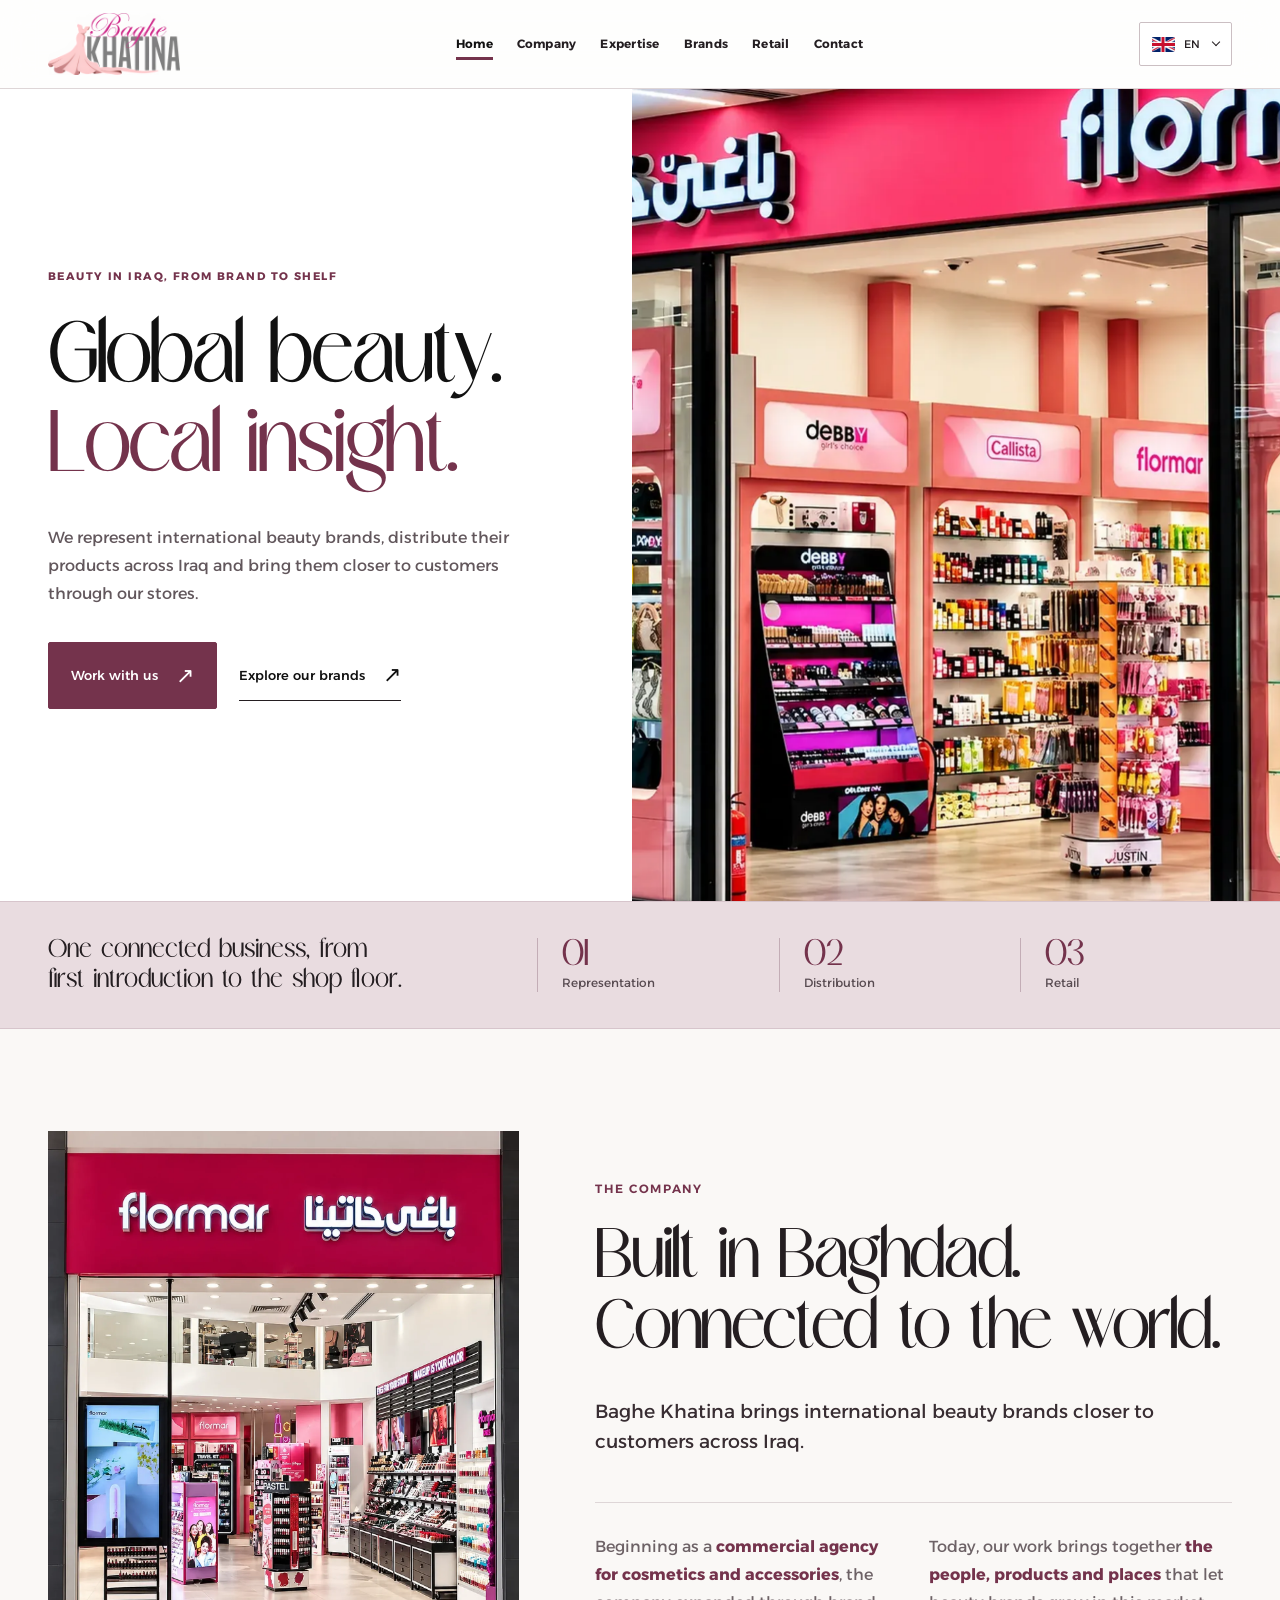
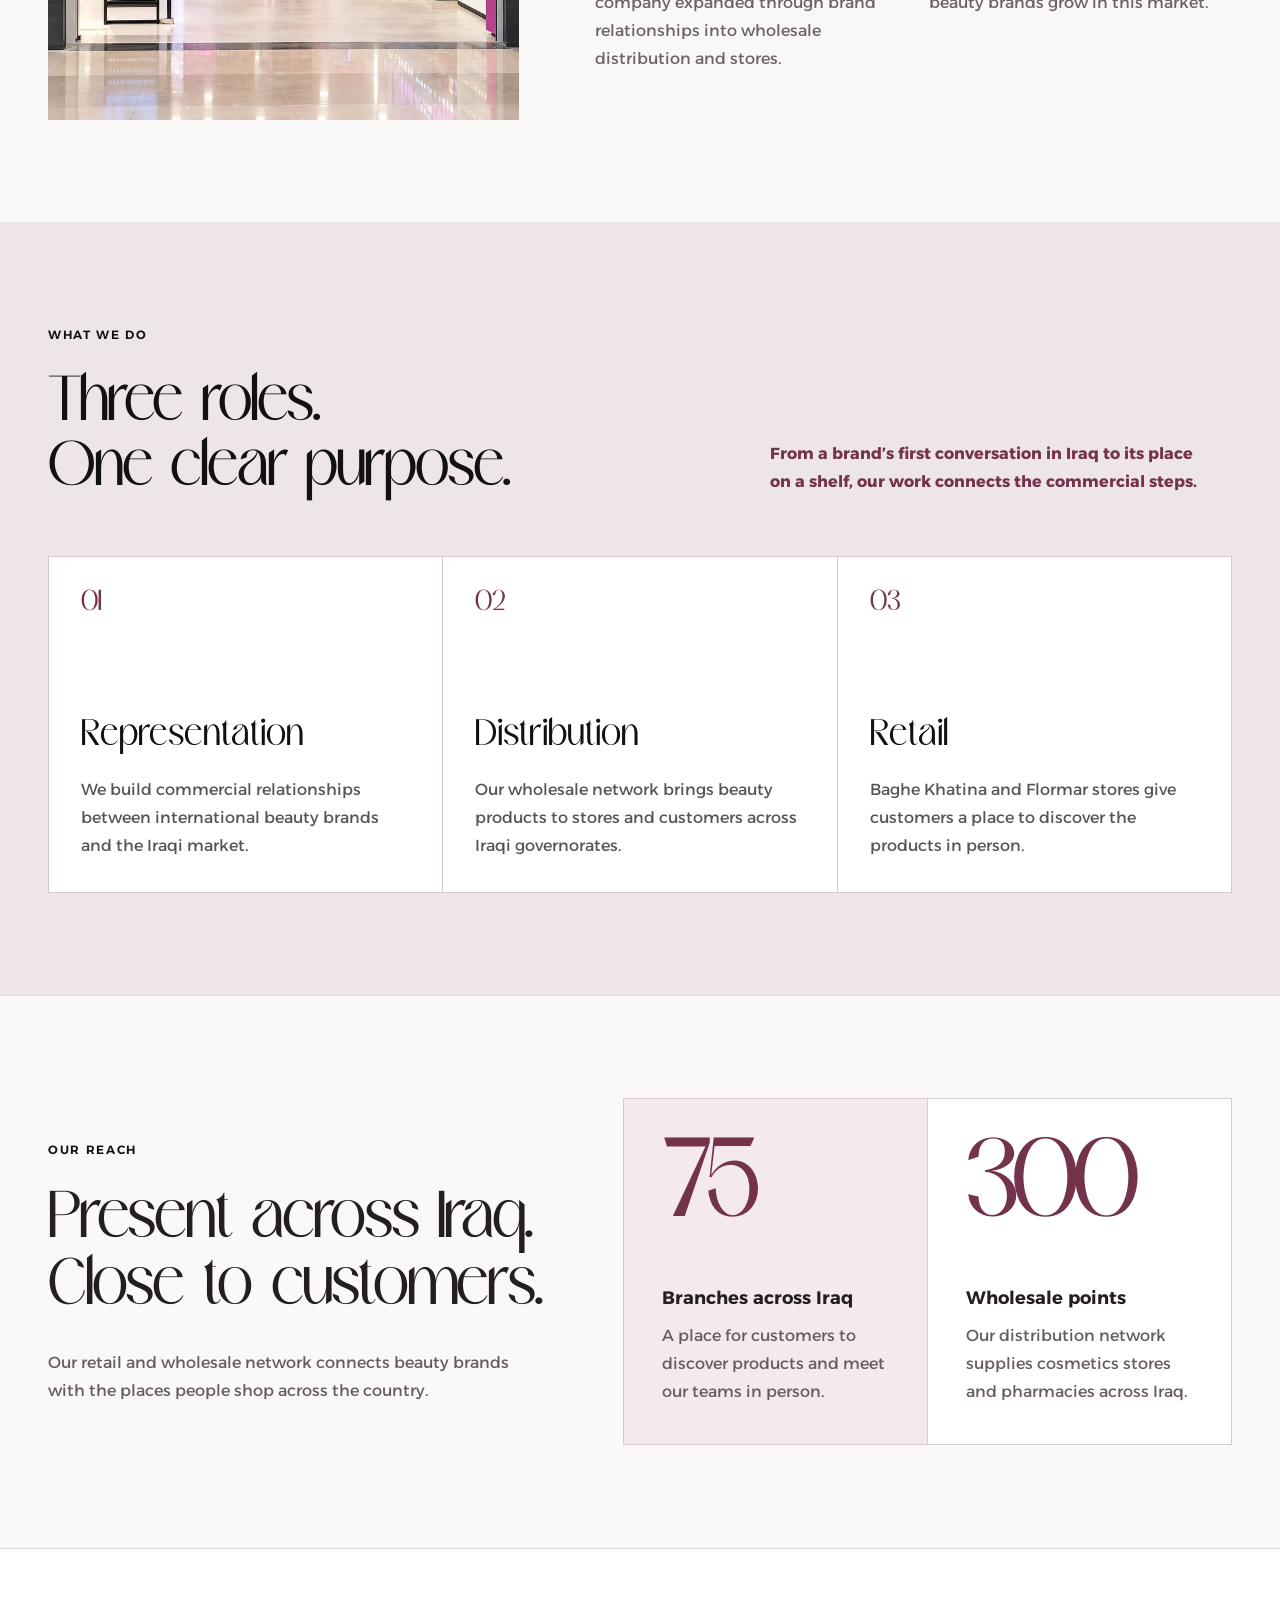
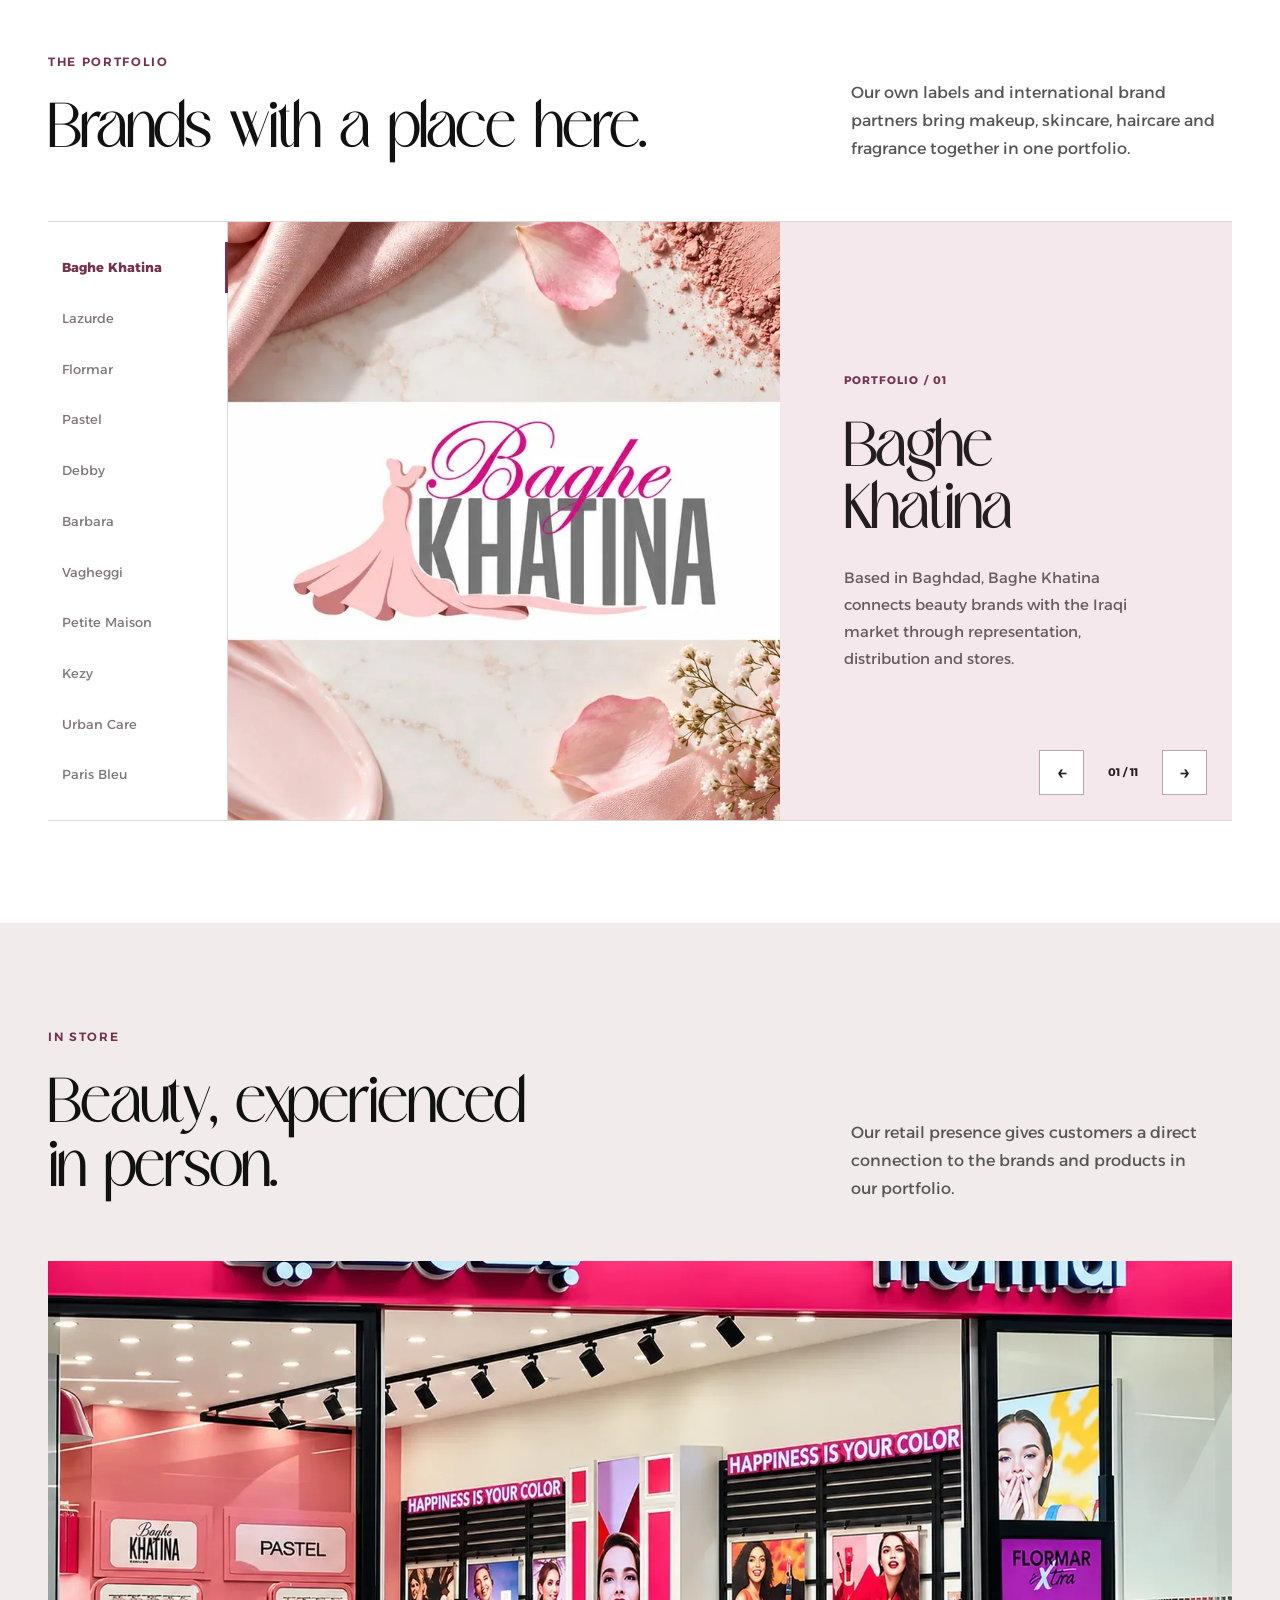
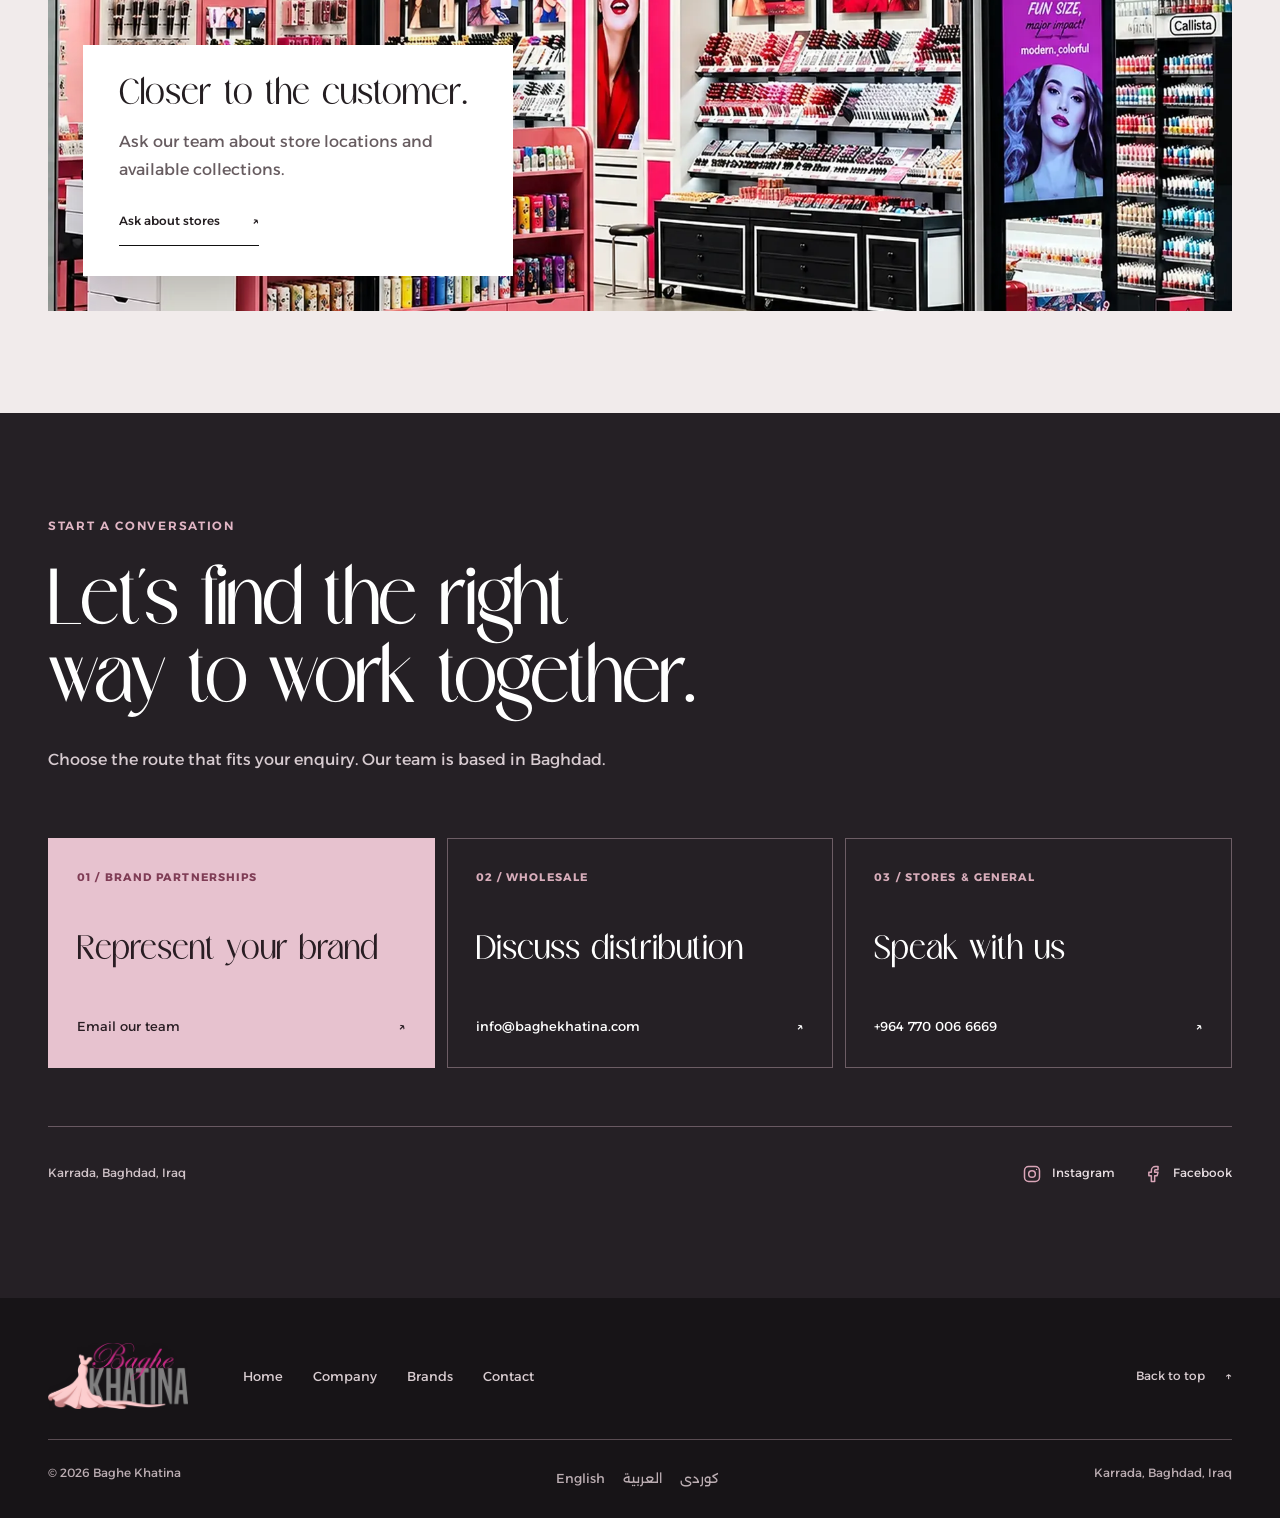
==== commit e41958ff: "Restore arrow cue and prioritize contact action" ====
--- a/index.html
+++ b/index.html
@@ -42,8 +42,8 @@
 </header>
 <main id="main">
 <section aria-labelledby="hero-title" class="hero" id="home"><div class="hero-photo hero-photo--filled" data-photo-slot="hero-wide"><img src="assets/storefronts/baghe-khatina-flormar-storefront.webp" alt="Baghe Khatina and Flormar storefront in a Baghdad shopping mall" width="2000" height="1500" fetchpriority="high" decoding="async"/></div>
-<div class="container hero-content"><div class="hero-copy" data-reveal=""><p class="eyebrow">Beauty in Iraq, from brand to shelf</p><h1 id="hero-title">Global beauty.<br/><em>Local insight.</em></h1><p class="hero-description">We represent international beauty brands, distribute their products across Iraq and bring them closer to customers through our stores.</p><div class="hero-actions"><a class="hero-primary" href="#brands">Explore our brands<span aria-hidden="true" class="arrow-forward">↗</span></a><a class="hero-secondary" href="#contact">Work with us<span aria-hidden="true" class="arrow-forward">↗</span></a></div></div></div>
-</section><div class="intro-band"><div class="container intro-inner"><p>One connected business, from first introduction to the shop floor.</p><div class="intro-stat"><strong>01</strong>Representation</div><div class="intro-stat"><strong>02</strong>Distribution</div><div class="intro-stat"><strong>03</strong>Retail</div></div></div><div aria-hidden="true" class="reading-progress"></div>
+<div class="container hero-content"><div class="hero-copy" data-reveal=""><p class="eyebrow">Beauty in Iraq, from brand to shelf</p><h1 id="hero-title">Global beauty.<br/><em>Local insight.</em></h1><p class="hero-description">We represent international beauty brands, distribute their products across Iraq and bring them closer to customers through our stores.</p><div class="hero-actions"><a class="hero-primary" href="#contact">Work with us<span aria-hidden="true" class="arrow-forward">↗</span></a><a class="hero-secondary" href="#brands">Explore our brands<span aria-hidden="true" class="arrow-forward">↗</span></a></div></div></div>
+</section><div class="intro-band"><div class="container intro-inner"><p>One connected business, from first introduction to the shop floor.</p><div class="intro-stat"><strong>01</strong>Representation</div><div class="intro-stat"><strong>02</strong>Distribution</div><div class="intro-stat"><strong>03</strong>Retail</div></div></div><div aria-hidden="true" class="reading-progress"></div><a class="hero-scroll-cue" href="#about" aria-label="Explore the company"><span class="scroll-circle"><svg aria-hidden="true" fill="none" height="24" stroke="currentColor" stroke-linecap="round" stroke-linejoin="round" stroke-width="1.5" viewbox="0 0 24 24" width="24"><path d="M12 4v16M5 13l7 7 7-7"></path></svg></span></a>
 <section aria-labelledby="about-title" class="about section-space" id="about">
 <div class="container about-feature">
 <figure class="about-photo" data-scroll-media><img src="assets/storefronts/baghe-khatina-storefront.webp" alt="Baghe Khatina storefront with its signature raspberry sign" loading="lazy" decoding="async" width="1600" height="2000"/></figure>
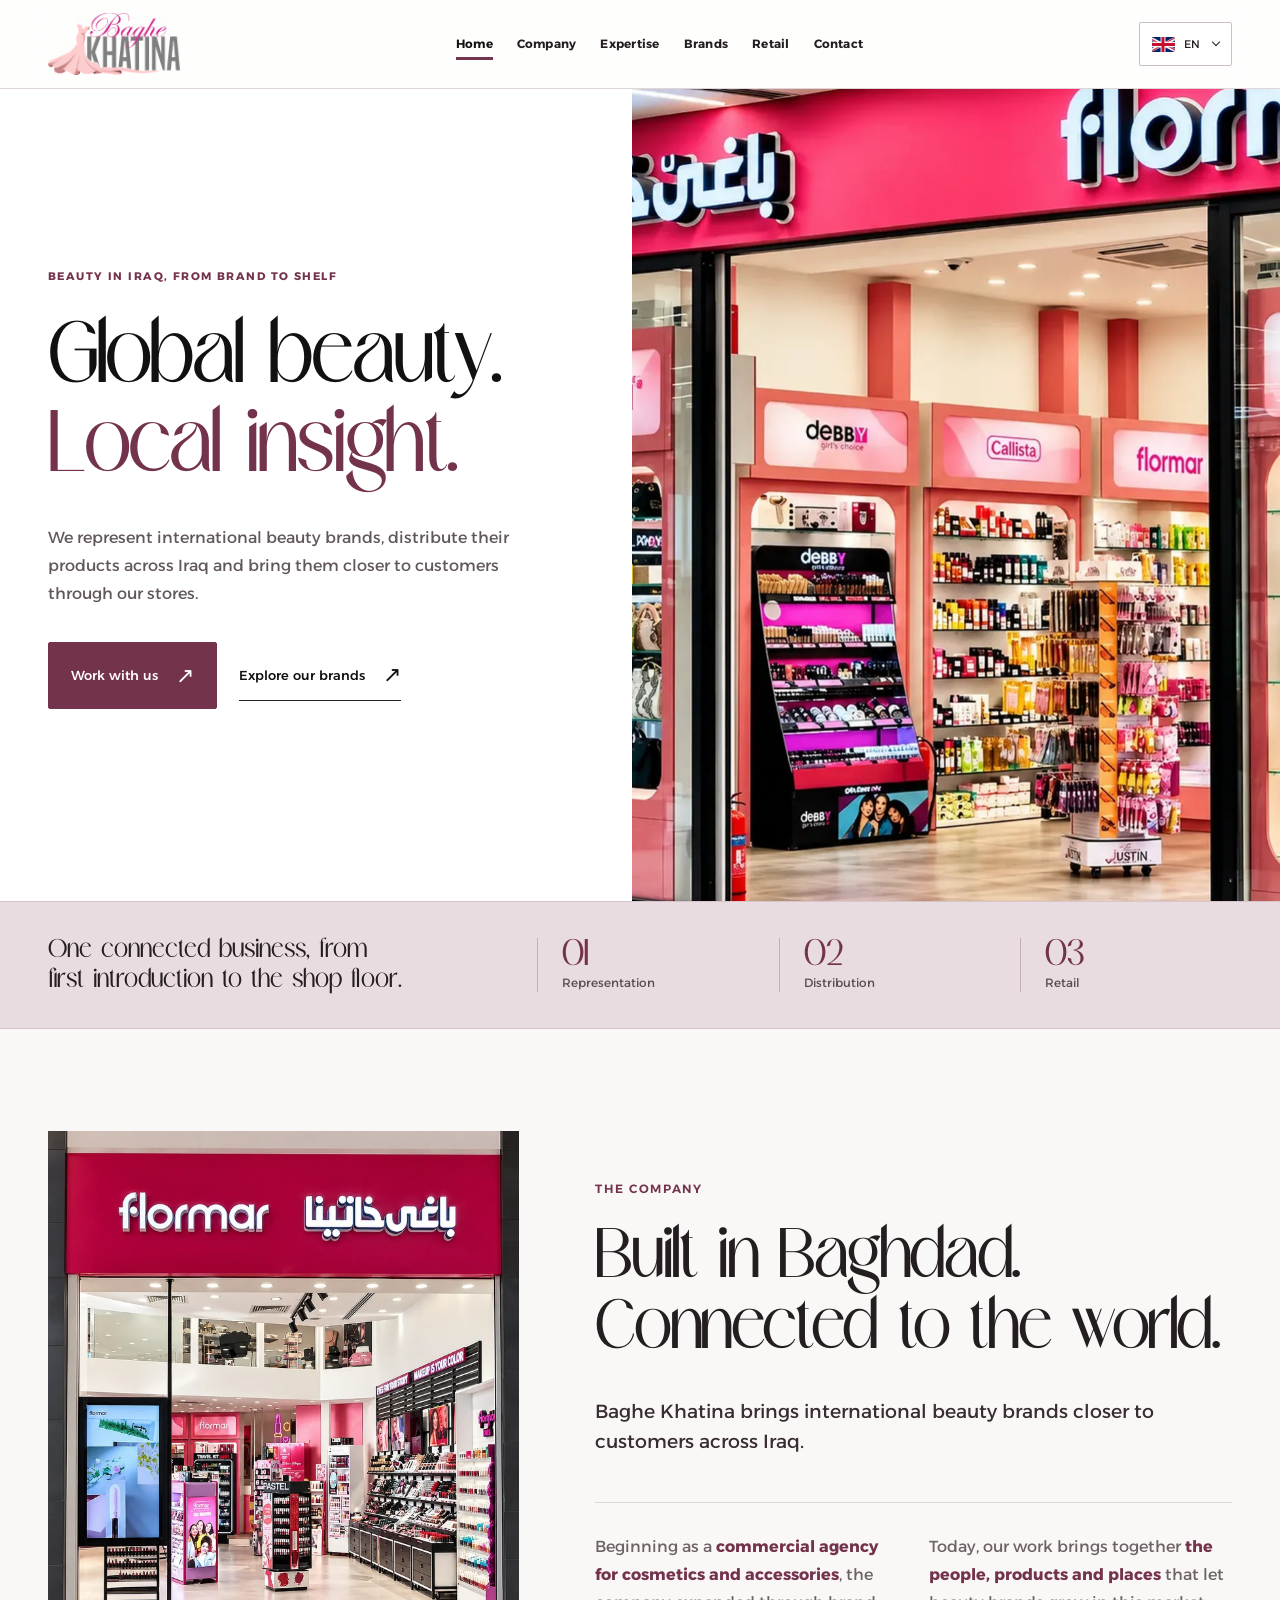
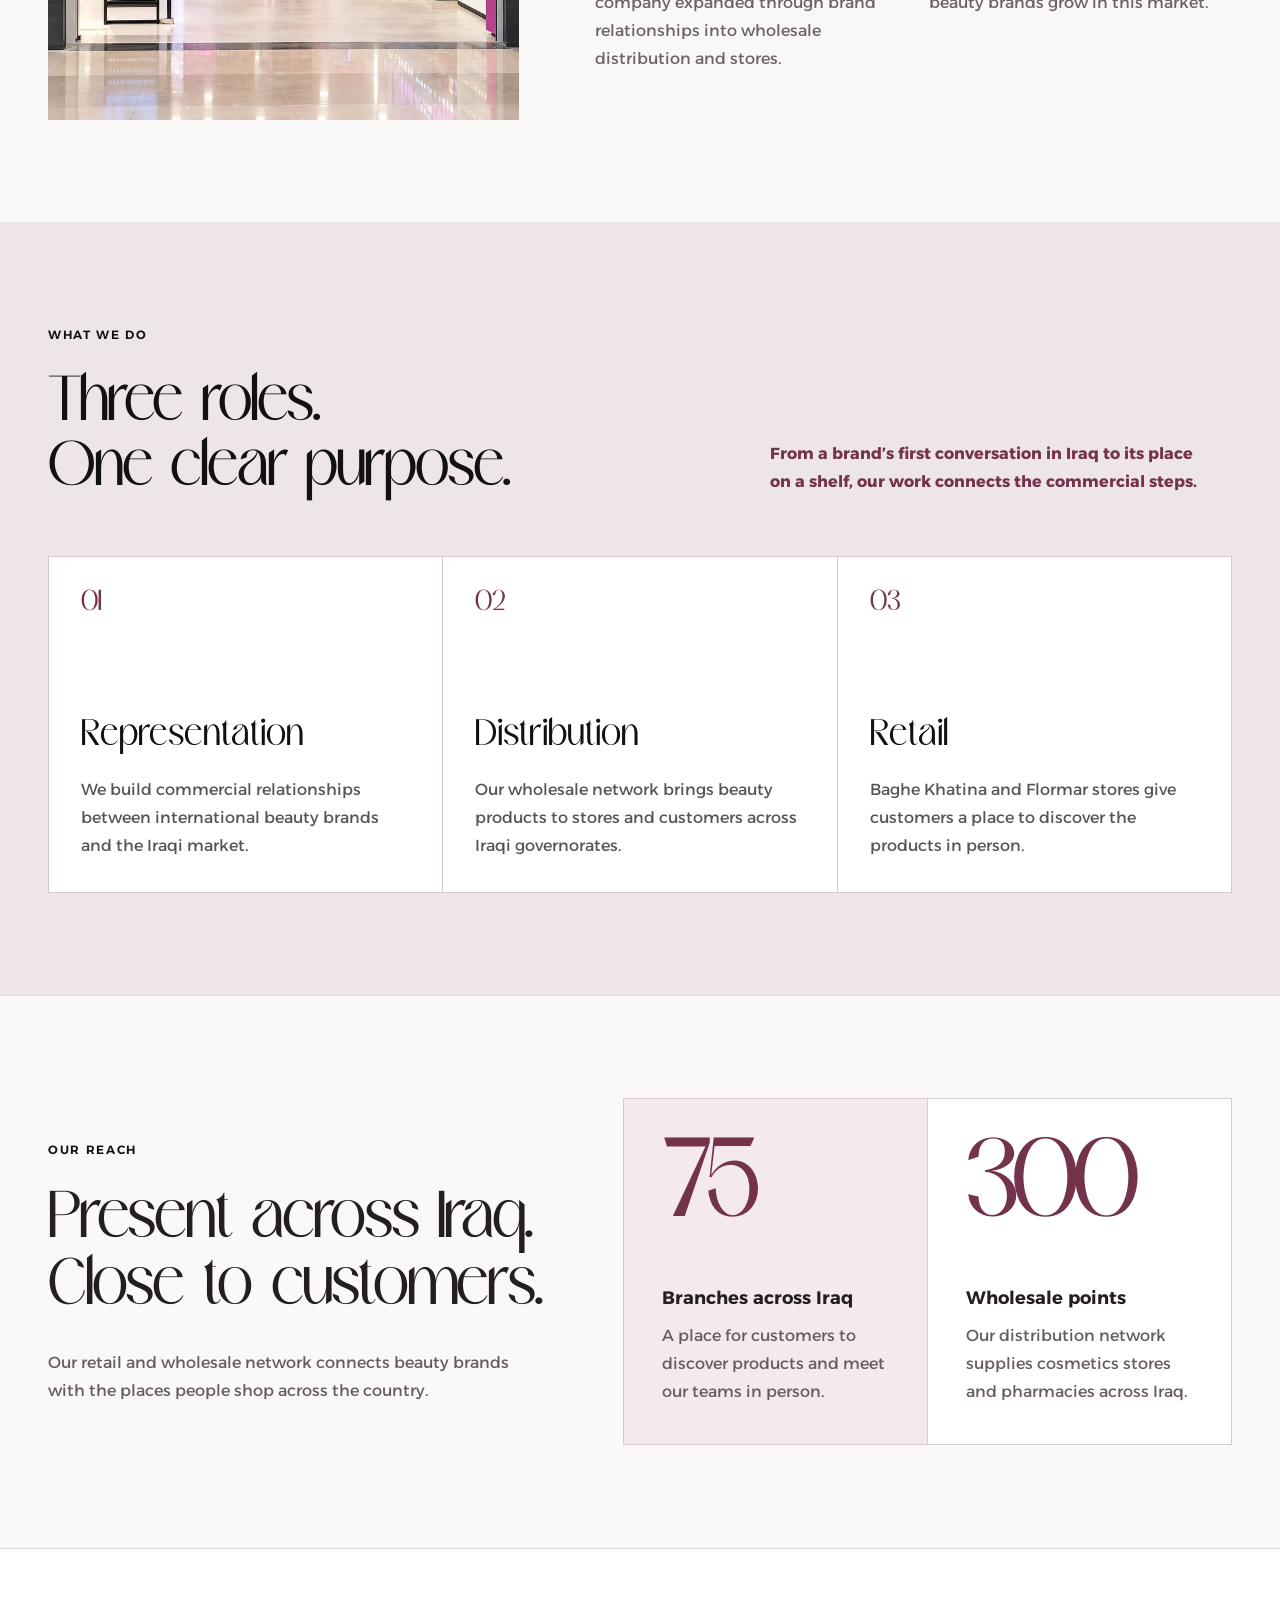
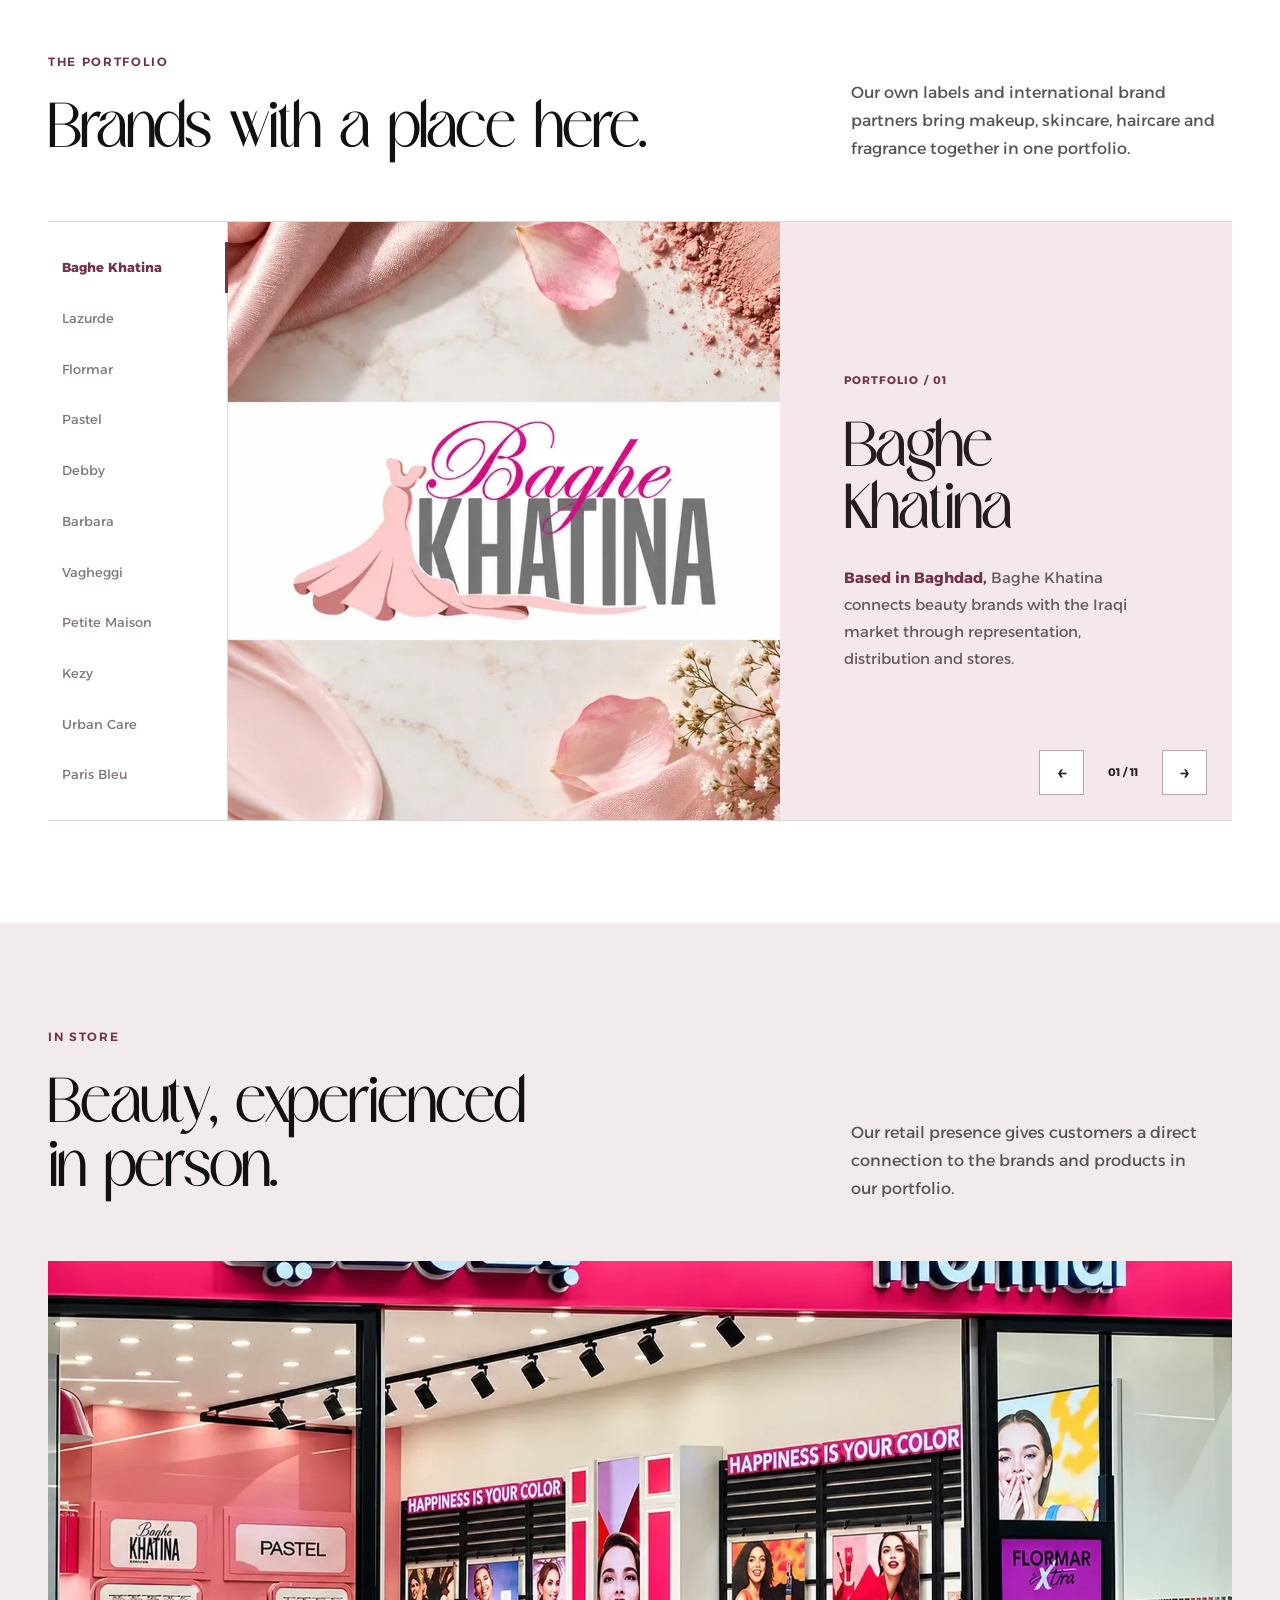
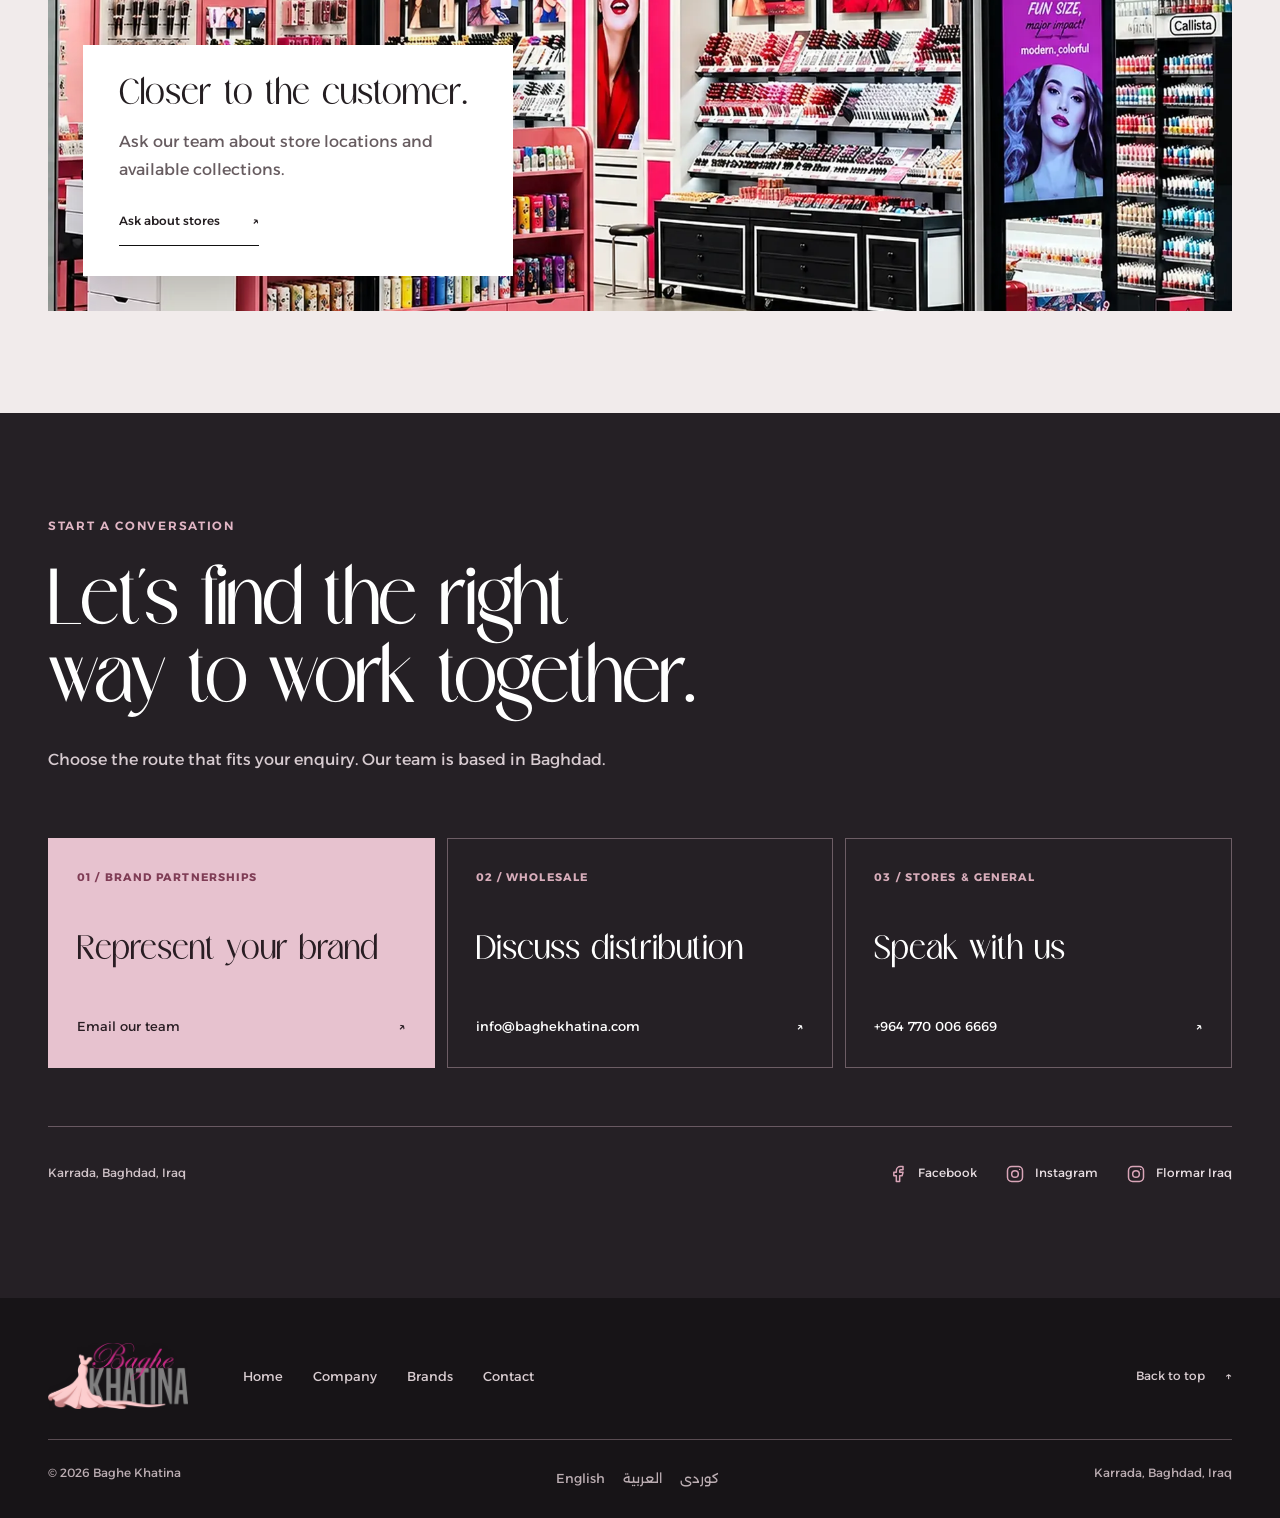
==== commit 94710fe1: "Align social links and emphasize brand copy" ====
--- a/index.html
+++ b/index.html
@@ -63,7 +63,7 @@
 </div></section>
 <section aria-labelledby="partners-title" class="partners section-space" id="brands">
 <div class="container"><div class="section-heading" data-reveal=""><div><p class="eyebrow">The portfolio</p><h2 id="partners-title">Brands with a place here.</h2></div><p>Our own labels and international brand partners bring makeup, skincare, haircare and fragrance together in one portfolio.</p></div>
-<div aria-label="The portfolio" class="partner-wall"><article class="partner-logo logo-baghe-khatina" data-reveal=""><div class="logo-stage"><img alt="Baghe Khatina" decoding="async" loading="lazy" src="assets/portfolio/baghe-khatina.webp"/></div><p>Based in Baghdad, Baghe Khatina connects beauty brands with the Iraqi market through representation, distribution and stores.</p></article><article class="partner-logo logo-lazurde" data-reveal=""><div class="logo-stage"><img alt="Lazurde" decoding="async" loading="lazy" src="assets/portfolio/lazurde.webp"/></div><p>Lazurde is our own line of cosmetics, skincare and haircare, bringing three everyday categories under one name.</p></article><article class="partner-logo logo-flormar" data-reveal=""><div class="logo-stage"><img alt="Flormar" decoding="async" loading="lazy" src="assets/portfolio/flormar.webp"/></div><p>Flormar helped shape our beginnings. Its makeup products reach customers through our distribution work and stores.</p></article><article class="partner-logo logo-pastel" data-reveal=""><div class="logo-stage"><img alt="Pastel" decoding="async" loading="lazy" src="assets/portfolio/pastel.webp"/></div><p>A Turkish colour cosmetics brand with a broad makeup range for everyday routines and expressive looks.</p></article><article class="partner-logo logo-debby" data-reveal=""><div class="logo-stage"><img alt="Debby" decoding="async" loading="lazy" src="assets/portfolio/debby.webp"/></div><p>Italian makeup from the Deborah group, adding more colour and choice to our portfolio.</p></article><article class="partner-logo logo-barbara" data-reveal=""><div class="logo-stage"><img alt="Barbara" decoding="async" loading="lazy" src="assets/portfolio/barbara.webp"/></div><p>Created by Baghe Khatina, Barbara brings together nail care, polish removers and fragrance under one of our own labels.</p></article><article class="partner-logo logo-vagheggi" data-reveal=""><div class="logo-stage"><img alt="Vagheggi" decoding="async" loading="lazy" src="assets/portfolio/vagheggi.webp"/></div><p>Italian professional skincare with products and treatments focused on the needs of the skin.</p></article><article class="partner-logo logo-petite-maison" data-reveal=""><div class="logo-stage"><img alt="Petite Maison" decoding="async" loading="lazy" src="assets/portfolio/petite-maison.webp"/></div><p>Turkish skincare with practical products for a simple, consistent daily routine.</p></article><article class="partner-logo logo-kezy" data-reveal=""><div class="logo-stage"><img alt="Kezy" decoding="async" loading="lazy" src="assets/portfolio/kezy.webp"/></div><p>Professional haircare and colour made for the needs of salon work.</p></article><article class="partner-logo logo-urban-care" data-reveal=""><div class="logo-stage"><img alt="Urban Care" decoding="async" loading="lazy" src="assets/portfolio/urban-care.webp"/></div><p>Turkish haircare with options for different hair needs and daily routines.</p></article><article class="partner-logo logo-paris-bleu" data-reveal=""><div class="logo-stage"><img alt="Paris Bleu" decoding="async" loading="lazy" src="assets/portfolio/paris-bleu.webp"/></div><p>French fragrance that adds a distinct scent category to our wider beauty portfolio.</p></article></div>
+<div aria-label="The portfolio" class="partner-wall"><article class="partner-logo logo-baghe-khatina" data-reveal=""><div class="logo-stage"><img alt="Baghe Khatina" decoding="async" loading="lazy" src="assets/portfolio/baghe-khatina.webp"/></div><p><strong>Based in Baghdad,</strong> Baghe Khatina connects beauty brands with the Iraqi market through representation, distribution and stores.</p></article><article class="partner-logo logo-lazurde" data-reveal=""><div class="logo-stage"><img alt="Lazurde" decoding="async" loading="lazy" src="assets/portfolio/lazurde.webp"/></div><p><strong>Lazurde is our own line</strong> of cosmetics, skincare and haircare, bringing three everyday categories under one name.</p></article><article class="partner-logo logo-flormar" data-reveal=""><div class="logo-stage"><img alt="Flormar" decoding="async" loading="lazy" src="assets/portfolio/flormar.webp"/></div><p><strong>Flormar helped shape our beginnings.</strong> Its makeup products reach customers through our distribution work and stores.</p></article><article class="partner-logo logo-pastel" data-reveal=""><div class="logo-stage"><img alt="Pastel" decoding="async" loading="lazy" src="assets/portfolio/pastel.webp"/></div><p><strong>A Turkish colour cosmetics brand</strong> with a broad makeup range for everyday routines and expressive looks.</p></article><article class="partner-logo logo-debby" data-reveal=""><div class="logo-stage"><img alt="Debby" decoding="async" loading="lazy" src="assets/portfolio/debby.webp"/></div><p><strong>Italian makeup from the Deborah group,</strong> adding more colour and choice to our portfolio.</p></article><article class="partner-logo logo-barbara" data-reveal=""><div class="logo-stage"><img alt="Barbara" decoding="async" loading="lazy" src="assets/portfolio/barbara.webp"/></div><p><strong>Created by Baghe Khatina, Barbara</strong> brings together nail care, polish removers and fragrance under one of our own labels.</p></article><article class="partner-logo logo-vagheggi" data-reveal=""><div class="logo-stage"><img alt="Vagheggi" decoding="async" loading="lazy" src="assets/portfolio/vagheggi.webp"/></div><p><strong>Italian professional skincare</strong> with products and treatments focused on the needs of the skin.</p></article><article class="partner-logo logo-petite-maison" data-reveal=""><div class="logo-stage"><img alt="Petite Maison" decoding="async" loading="lazy" src="assets/portfolio/petite-maison.webp"/></div><p><strong>Turkish skincare</strong> with practical products for a simple, consistent daily routine.</p></article><article class="partner-logo logo-kezy" data-reveal=""><div class="logo-stage"><img alt="Kezy" decoding="async" loading="lazy" src="assets/portfolio/kezy.webp"/></div><p><strong>Professional haircare and colour</strong> made for the needs of salon work.</p></article><article class="partner-logo logo-urban-care" data-reveal=""><div class="logo-stage"><img alt="Urban Care" decoding="async" loading="lazy" src="assets/portfolio/urban-care.webp"/></div><p><strong>Turkish haircare</strong> with options for different hair needs and daily routines.</p></article><article class="partner-logo logo-paris-bleu" data-reveal=""><div class="logo-stage"><img alt="Paris Bleu" decoding="async" loading="lazy" src="assets/portfolio/paris-bleu.webp"/></div><p><strong>French fragrance</strong> that adds a distinct scent category to our wider beauty portfolio.</p></article></div>
 
 </div>
 </section>
@@ -74,7 +74,7 @@
 <section aria-labelledby="contact-title" class="contact section-space" id="contact"><div class="container">
 <div class="contact-intro" data-reveal><p class="eyebrow">Start a conversation</p><h2 id="contact-title">Let&rsquo;s find the right<br/>way to work together.</h2><p>Choose the route that fits your enquiry. Our team is based in Baghdad.</p></div>
 <div class="contact-directory"><a class="contact-route featured" href="mailto:info@baghekhatina.com?subject=Brand%20partnership%20enquiry" data-reveal><span class="route-number">01 / BRAND PARTNERSHIPS</span><span class="route-label">Represent your brand</span><span class="route-value">Email our team <span aria-hidden="true">&#8599;</span></span></a><a class="contact-route" href="mailto:info@baghekhatina.com?subject=Wholesale%20enquiry" data-reveal><span class="route-number">02 / WHOLESALE</span><span class="route-label">Discuss distribution</span><span class="route-value">info@baghekhatina.com <span aria-hidden="true">&#8599;</span></span></a><a class="contact-route" href="tel:+9647700066669" data-reveal><span class="route-number">03 / STORES & GENERAL</span><span class="route-label">Speak with us</span><span class="route-value" dir="ltr">+964 770 006 6669 <span aria-hidden="true">&#8599;</span></span></a></div>
-<div class="contact-bottom"><span>Karrada, Baghdad, Iraq</span><div class="contact-socials"><a href="https://www.instagram.com/baghekhatina/" rel="noopener noreferrer" target="_blank"><svg aria-hidden="true" focusable="false" viewBox="0 0 24 24" fill="none" stroke="currentColor" stroke-width="1.8" stroke-linecap="round" stroke-linejoin="round"><rect x="3" y="3" width="18" height="18" rx="5"/><circle cx="12" cy="12" r="4"/><circle cx="17.5" cy="6.5" r=".8" fill="currentColor" stroke="none"/></svg><span>Instagram</span></a><a href="https://www.facebook.com/Baxe-Xatina-209788899145815" rel="noopener noreferrer" target="_blank"><svg aria-hidden="true" focusable="false" viewBox="0 0 24 24" fill="none" stroke="currentColor" stroke-width="1.8" stroke-linecap="round" stroke-linejoin="round"><path d="M7 10v4h3v7h4v-7h3l1-4h-4V8a1 1 0 0 1 1-1h3V3h-3a5 5 0 0 0-5 5v2H7z"/></svg><span>Facebook</span></a></div></div>
+<div class="contact-bottom"><span>Karrada, Baghdad, Iraq</span><div class="contact-socials"><a href="https://www.facebook.com/Baxe-Xatina-209788899145815" rel="noopener noreferrer" target="_blank"><svg aria-hidden="true" focusable="false" viewBox="0 0 24 24" fill="none" stroke="currentColor" stroke-width="1.8" stroke-linecap="round" stroke-linejoin="round"><path d="M7 10v4h3v7h4v-7h3l1-4h-4V8a1 1 0 0 1 1-1h3V3h-3a5 5 0 0 0-5 5v2H7z"/></svg><span>Facebook</span></a><a href="https://www.instagram.com/baghekhatina/" rel="noopener noreferrer" target="_blank"><svg aria-hidden="true" focusable="false" viewBox="0 0 24 24" fill="none" stroke="currentColor" stroke-width="1.8" stroke-linecap="round" stroke-linejoin="round"><rect x="3" y="3" width="18" height="18" rx="5"/><circle cx="12" cy="12" r="4"/><circle cx="17.5" cy="6.5" r=".8" fill="currentColor" stroke="none"/></svg><span>Instagram</span></a><a href="https://www.instagram.com/flormar_iraq/" rel="noopener noreferrer" target="_blank"><svg aria-hidden="true" focusable="false" viewBox="0 0 24 24" fill="none" stroke="currentColor" stroke-width="1.8" stroke-linecap="round" stroke-linejoin="round"><rect x="3" y="3" width="18" height="18" rx="5"/><circle cx="12" cy="12" r="4"/><circle cx="17.5" cy="6.5" r=".8" fill="currentColor" stroke="none"/></svg><span>Flormar Iraq</span></a></div></div>
 </div></section>
 </main>
 <footer class="site-footer"><div class="container footer-top"><a aria-label="Baghe Khatina" href="#top"><img alt="Baghe Khatina" height="273" src="assets/baghe-khatina-logo.png" width="580"/></a><nav aria-label="Footer navigation"><a href="#home">Home</a><a href="#about">Company</a><a href="#brands">Brands</a><a href="#contact">Contact</a></nav><a class="back-top" href="#top">Back to top <span aria-hidden="true">↑</span></a></div><div class="container footer-bottom"><span>© <span id="year">2026</span> Baghe Khatina</span><div class="footer-languages"><a dir="ltr" href="index.html" lang="en">English</a><a dir="rtl" href="ar.html" lang="ar">العربية</a><a dir="rtl" href="ku.html" lang="ckb">کوردی</a></div><span>Karrada, Baghdad, Iraq</span></div></footer>
--- a/refresh.css
+++ b/refresh.css
@@ -757,3 +757,28 @@
 /* Keep the secondary hero action in the site's deeper plum palette. */
 .hero-secondary{transition:color .2s ease,border-color .2s ease}
 .hero-secondary:hover,.hero-secondary:focus-visible{color:#6f3148;border-color:#6f3148}
+
+/* Carry the brand emphasis into both the card grid and the carousel. */
+.partner-logo p strong,.portfolio-info p strong{color:var(--wine);font-weight:700}
+
+/* Give Kurdish body copy more room to read at desktop and phone widths. */
+html[lang=ckb] .hero-description,html[lang=ckb] .about-detail,
+html[lang=ckb] .expertise-intro>p:last-child,html[lang=ckb] .expertise-row p,
+html[lang=ckb] .reach-intro>p:last-child,html[lang=ckb] .reach-figure p,
+html[lang=ckb] .section-heading>p,html[lang=ckb] .partner-logo p,
+html[lang=ckb] .portfolio-carousel .partner-logo .portfolio-info p,
+html[lang=ckb] .portfolio-carousel .partner-logo:first-child .portfolio-info p,
+html[lang=ckb] .retail-feature-card p,html[lang=ckb] .contact-intro>p:last-child{
+ font-size:18px;line-height:1.85;
+}
+html[lang=ckb] .about-lead{font-size:20px}
+@media(max-width:640px){
+ html[lang=ckb] .hero-description,html[lang=ckb] .about-detail,
+ html[lang=ckb] .expertise-intro>p:last-child,html[lang=ckb] .expertise-row p,
+ html[lang=ckb] .reach-intro>p:last-child,html[lang=ckb] .reach-figure p,
+ html[lang=ckb] .section-heading>p,html[lang=ckb] .partner-logo p,
+ html[lang=ckb] .portfolio-carousel .partner-logo .portfolio-info p,
+ html[lang=ckb] .portfolio-carousel .partner-logo:first-child .portfolio-info p,
+ html[lang=ckb] .retail-feature-card p,html[lang=ckb] .contact-intro>p:last-child{font-size:17px}
+ html[lang=ckb] .about-lead{font-size:19px}
+}
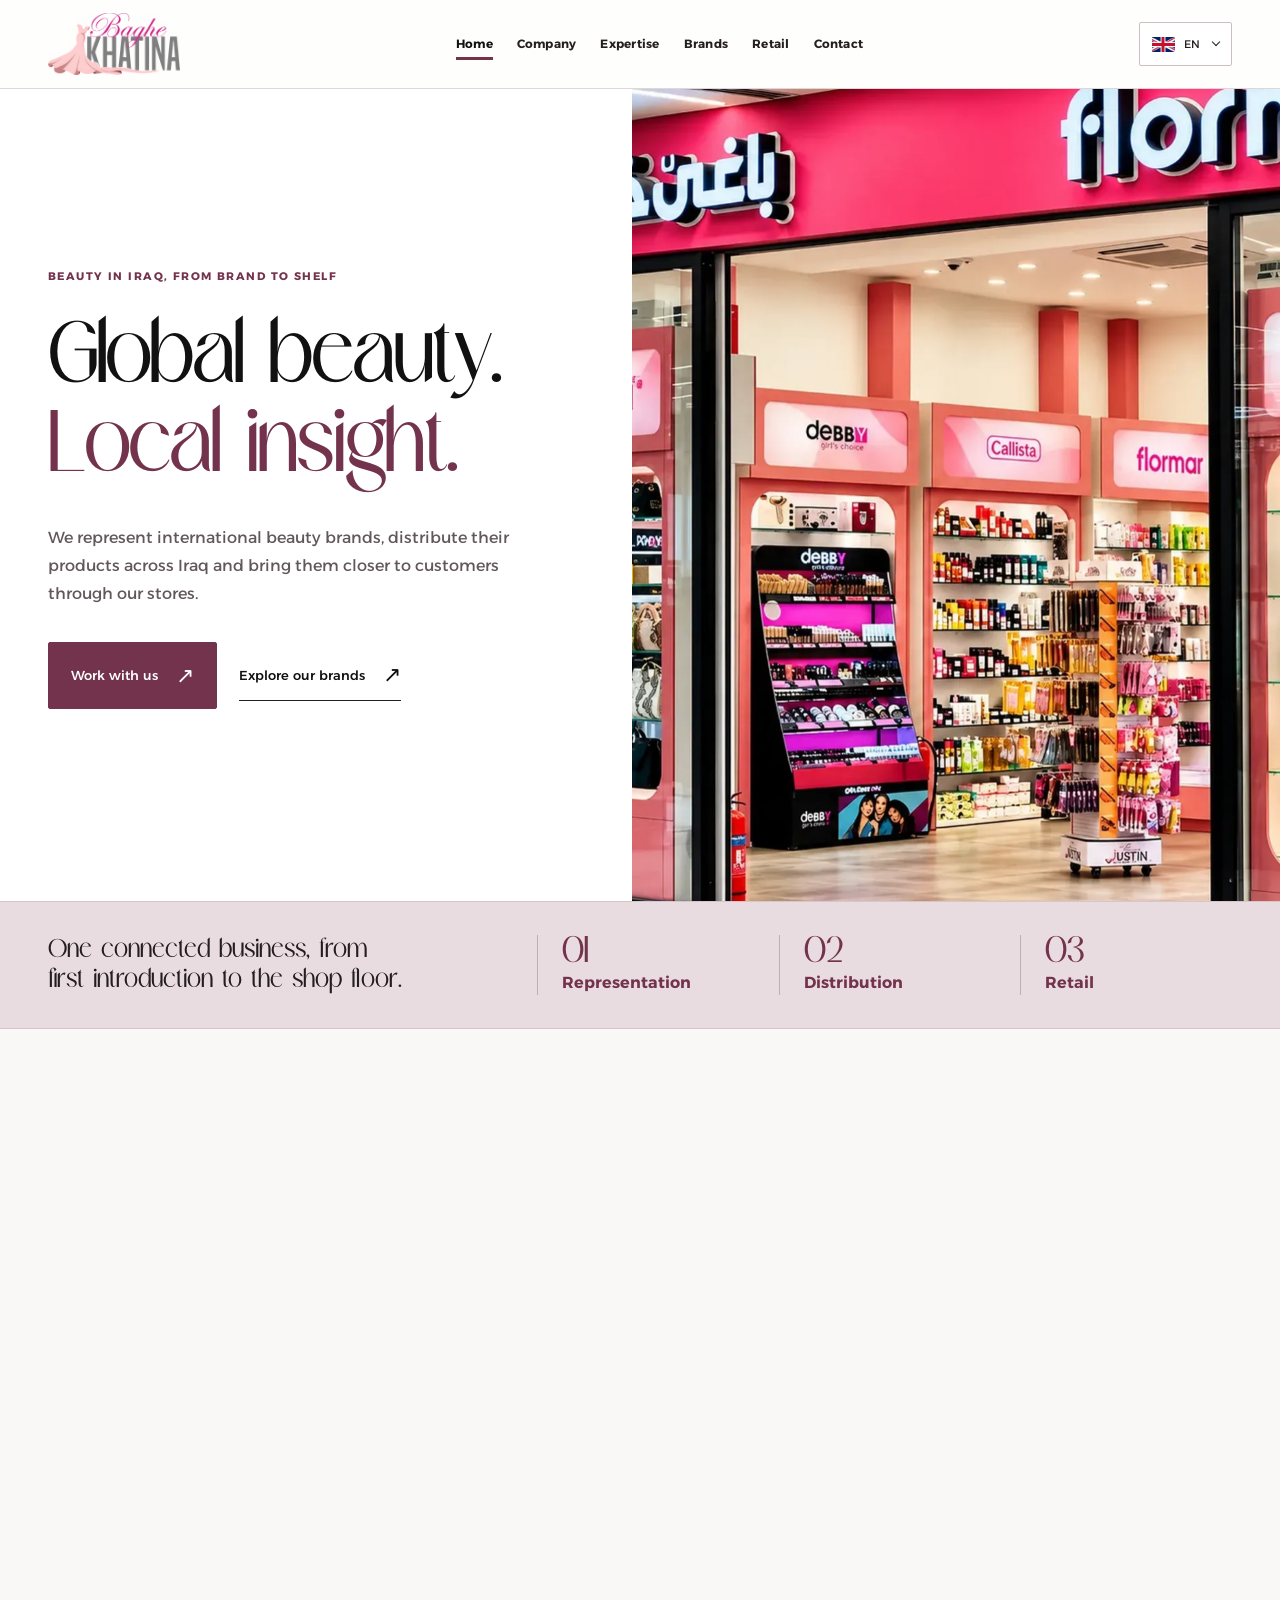
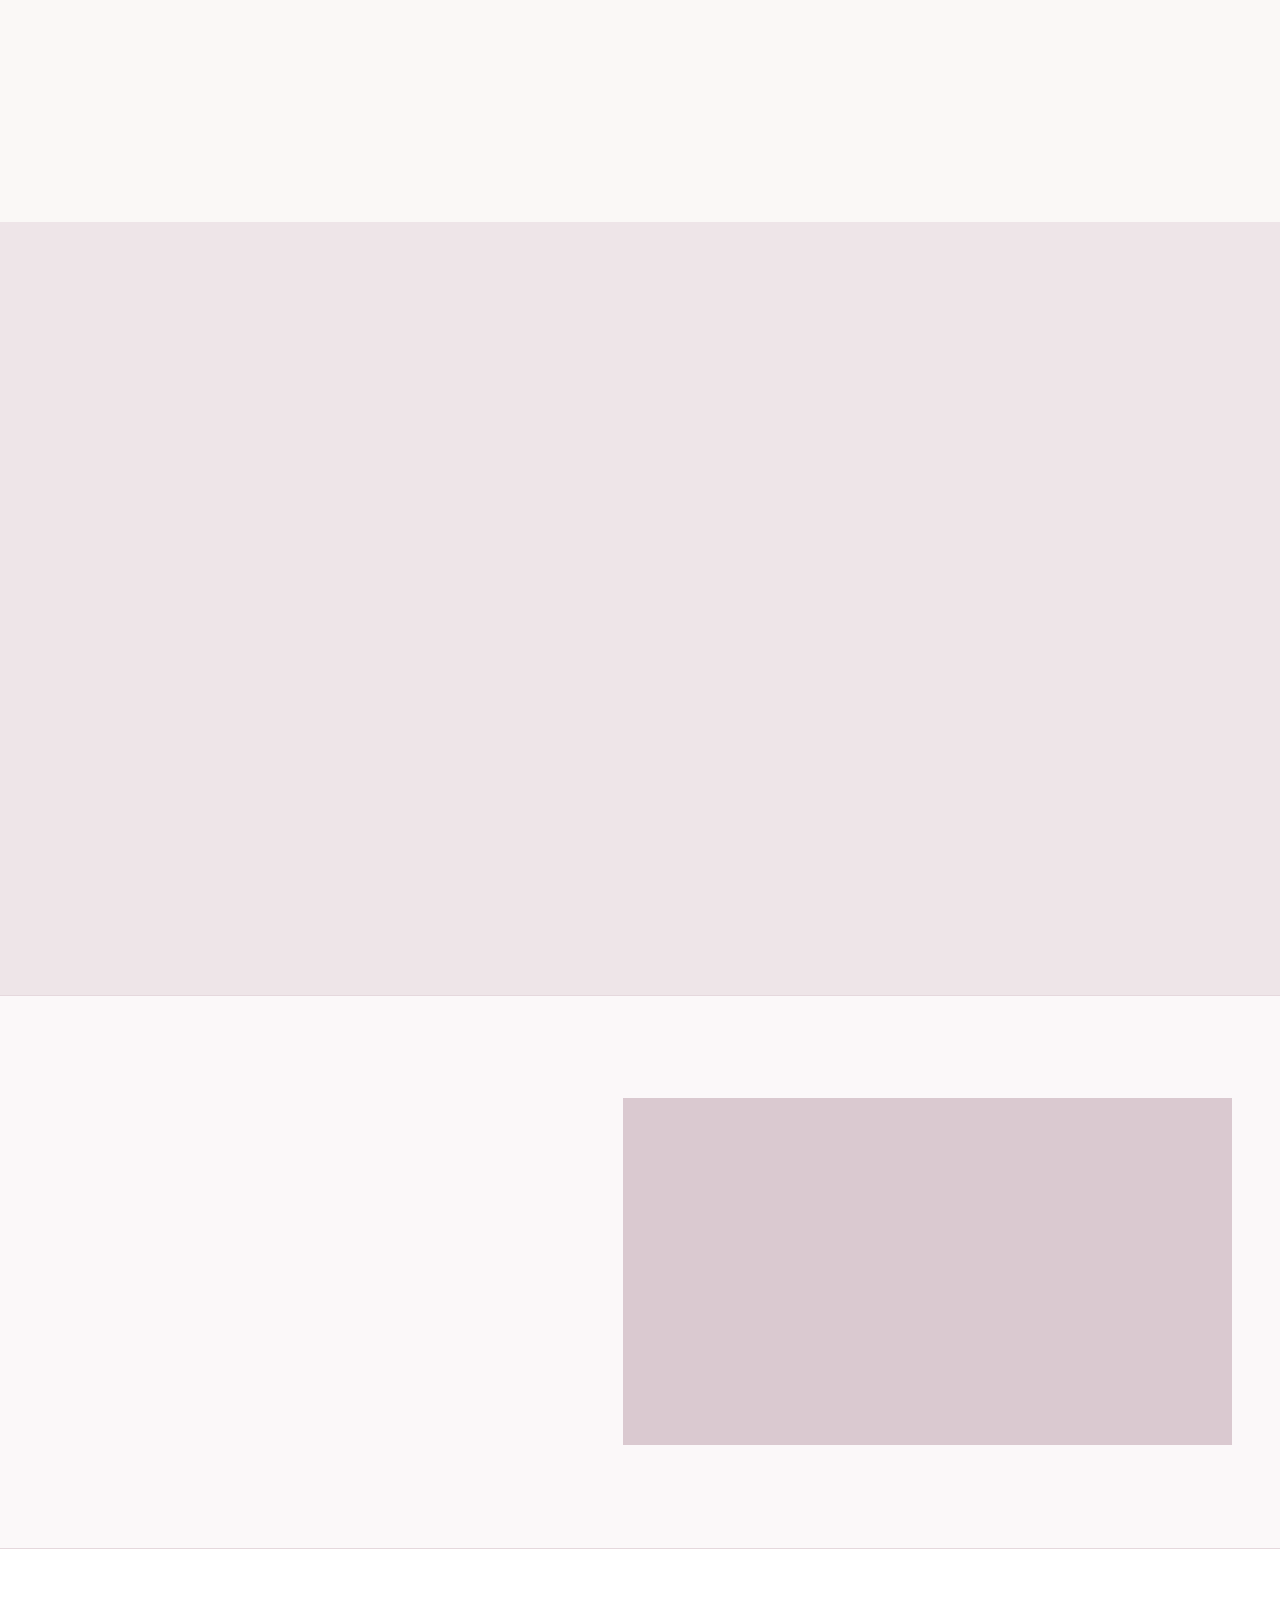
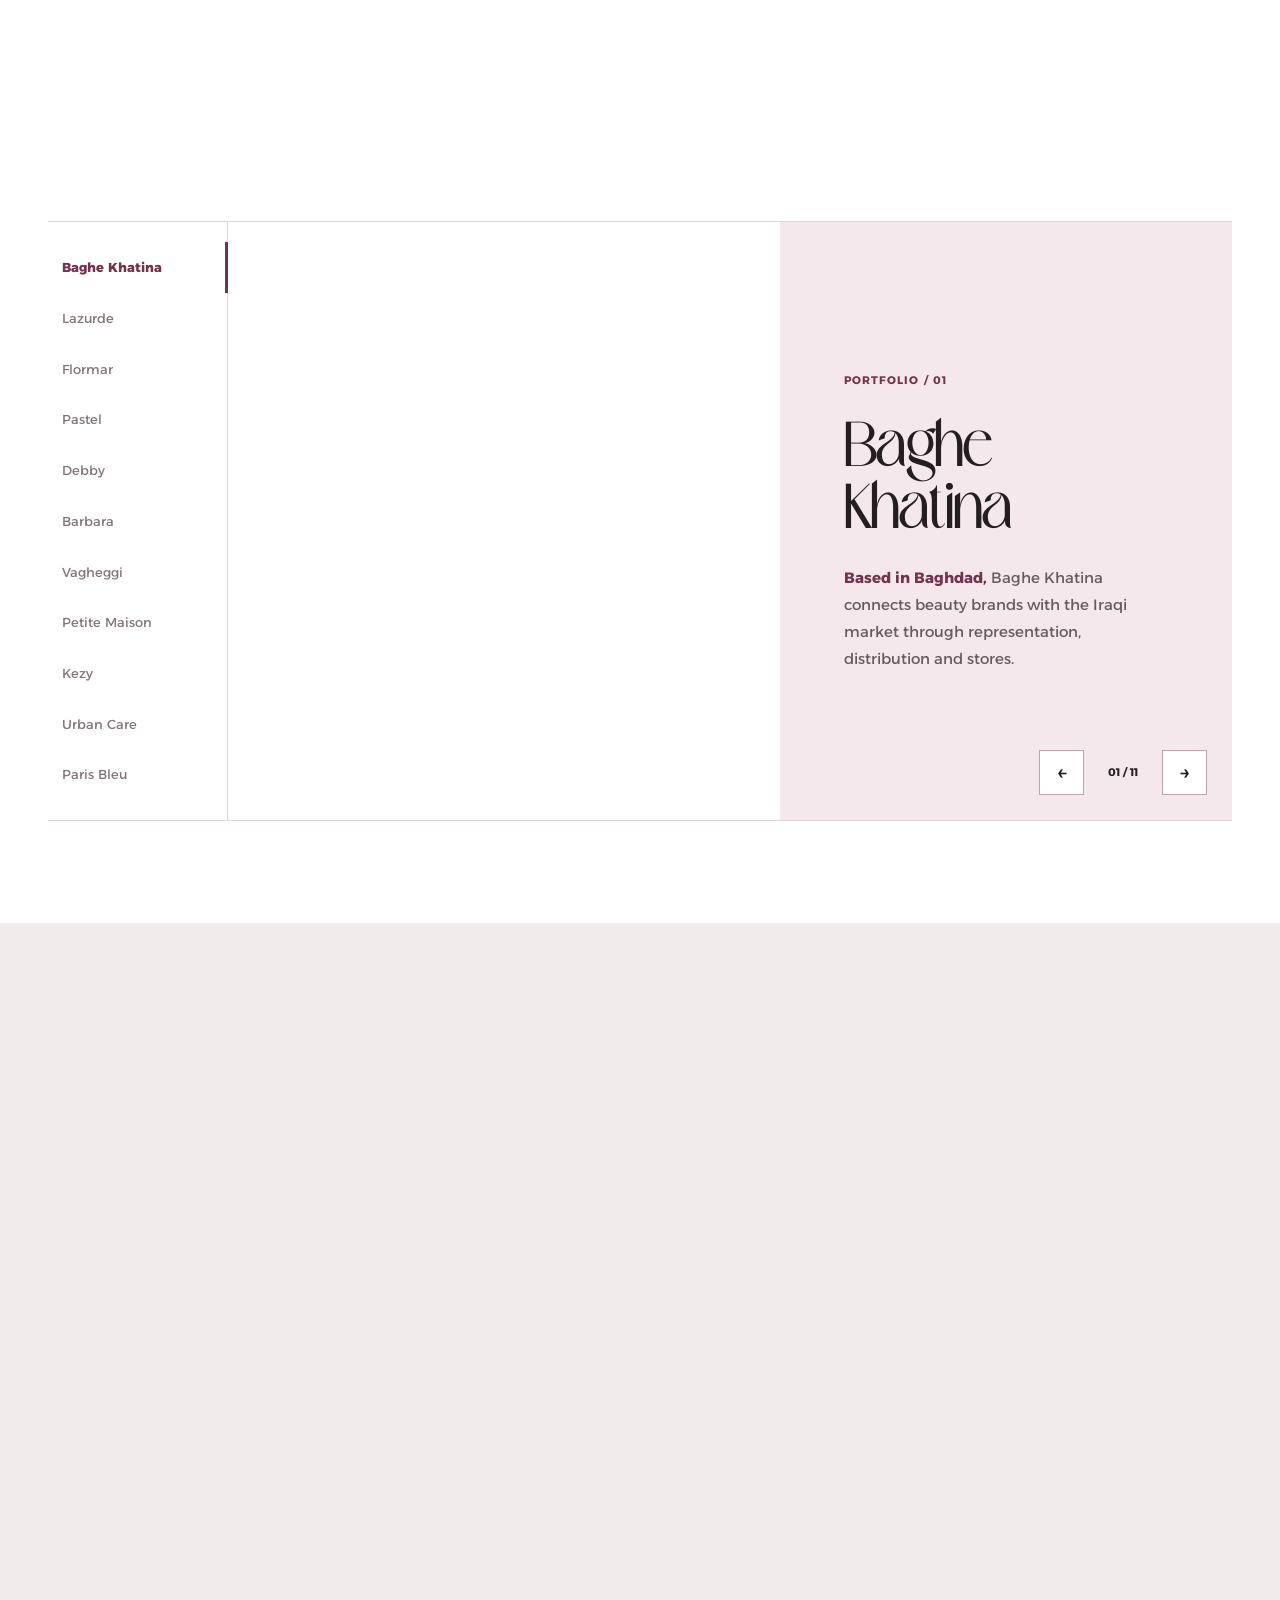
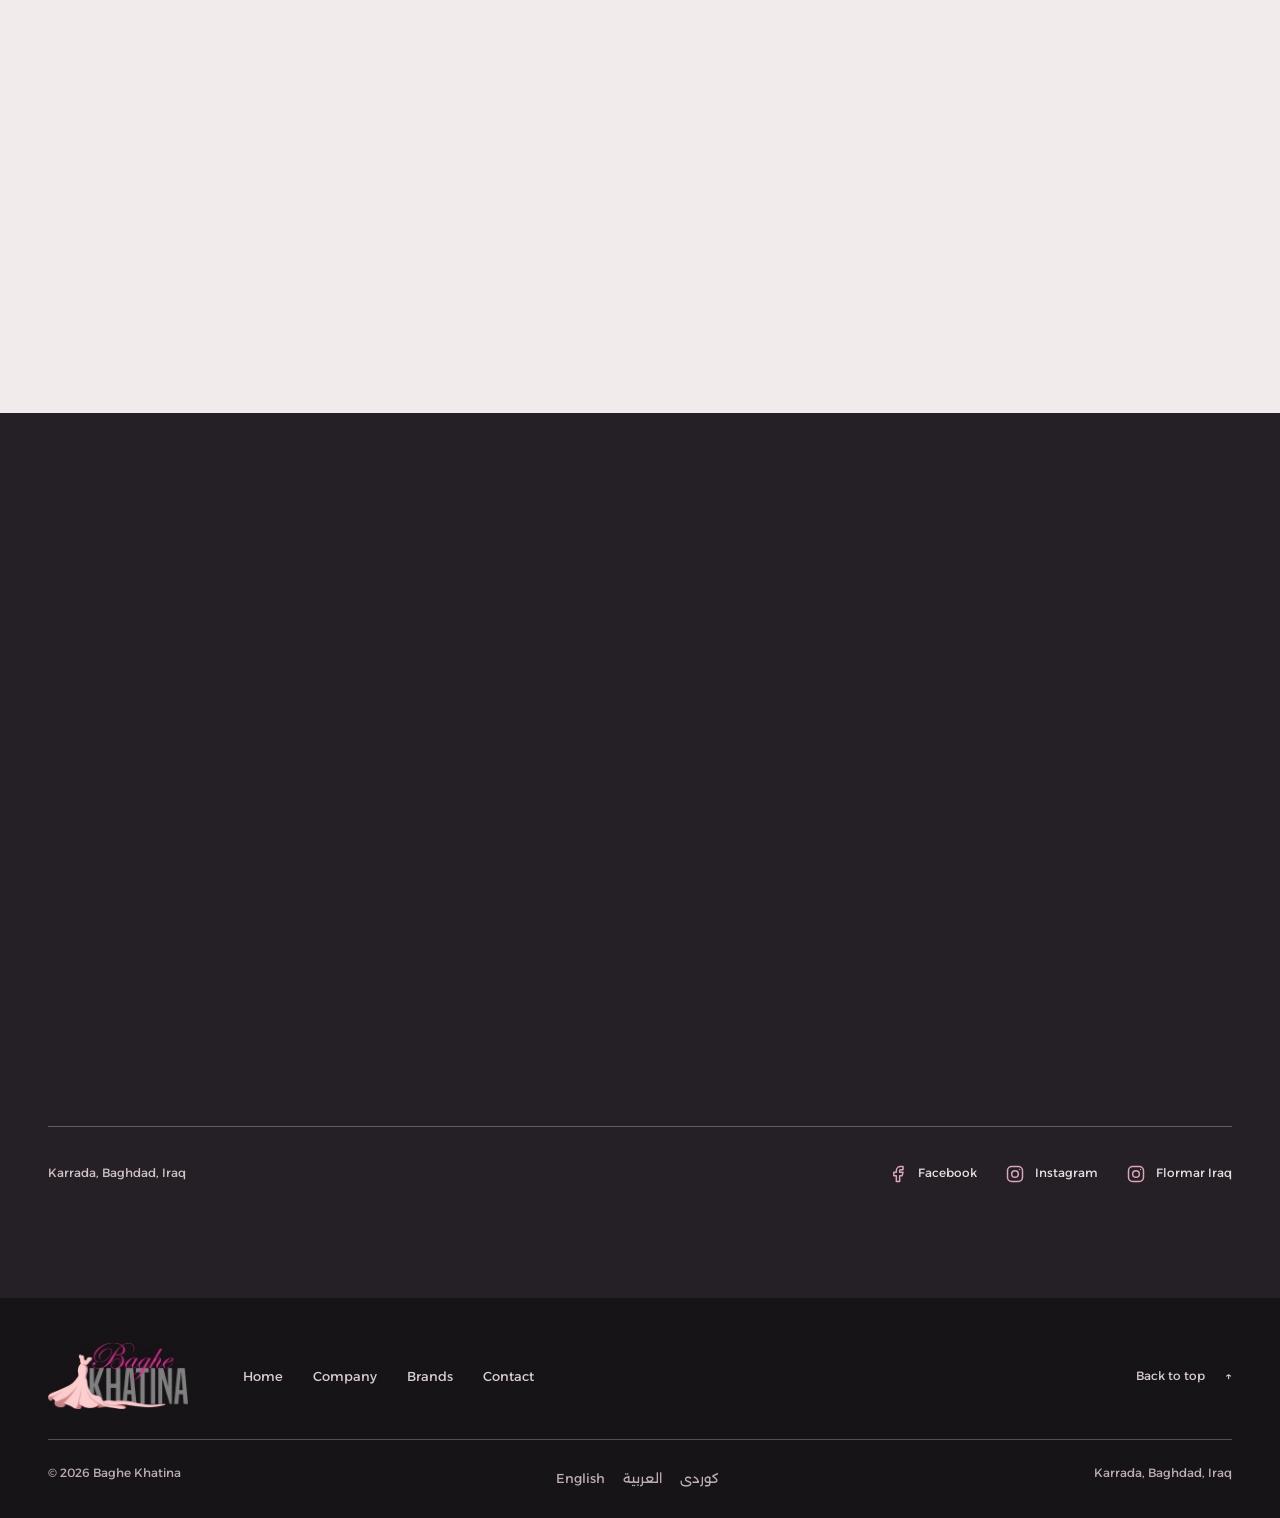
==== commit beb4b437: "Improve portfolio loading and harden page security" ====
--- a/index.html
+++ b/index.html
@@ -4,6 +4,8 @@
 <head>
 <meta charset="utf-8"/>
 <meta content="width=device-width, initial-scale=1" name="viewport"/>
+<meta http-equiv="Content-Security-Policy" content="default-src 'self'; script-src 'self'; style-src 'self'; img-src 'self'; font-src 'self'; connect-src 'none'; object-src 'none'; frame-src 'none'; base-uri 'self'; form-action 'none'"/>
+<meta name="referrer" content="strict-origin-when-cross-origin"/>
 <meta content="Baghe Khatina represents international beauty brands, distributes products across Iraq and brings them to customers through its stores." name="description"/>
 <meta content="#faf9f6" name="theme-color"/>
 <meta content="website" property="og:type"/>
--- a/refresh.css
+++ b/refresh.css
@@ -772,6 +772,7 @@
  font-size:18px;line-height:1.85;
 }
 html[lang=ckb] .about-lead{font-size:20px}
+html[lang=ckb] .expertise-row h3{font-size:clamp(26px,2.1vw,32px);line-height:1.4}
 @media(max-width:640px){
  html[lang=ckb] .hero-description,html[lang=ckb] .about-detail,
  html[lang=ckb] .expertise-intro>p:last-child,html[lang=ckb] .expertise-row p,
@@ -781,4 +782,10 @@
  html[lang=ckb] .portfolio-carousel .partner-logo:first-child .portfolio-info p,
  html[lang=ckb] .retail-feature-card p,html[lang=ckb] .contact-intro>p:last-child{font-size:17px}
  html[lang=ckb] .about-lead{font-size:19px}
-}
+ html[lang=ckb] .expertise-row h3{font-size:clamp(24px,6.2vw,29px);line-height:1.4}
+}
+
+/* Highlight the three business labels in the body font for each script. */
+.intro-stat{font-family:Alexandria,Arial,sans-serif;font-size:clamp(16px,1.2vw,18px);font-weight:650;line-height:1.5;color:var(--wine)}
+html[lang=ckb] .intro-stat{font-family:'IBM Plex Sans Arabic','Noto Sans Arabic',sans-serif;font-weight:600}
+@media(max-width:640px){.intro-stat,html[dir=rtl] .intro-stat{font-size:clamp(14px,3.4vw,16px);line-height:1.5}}
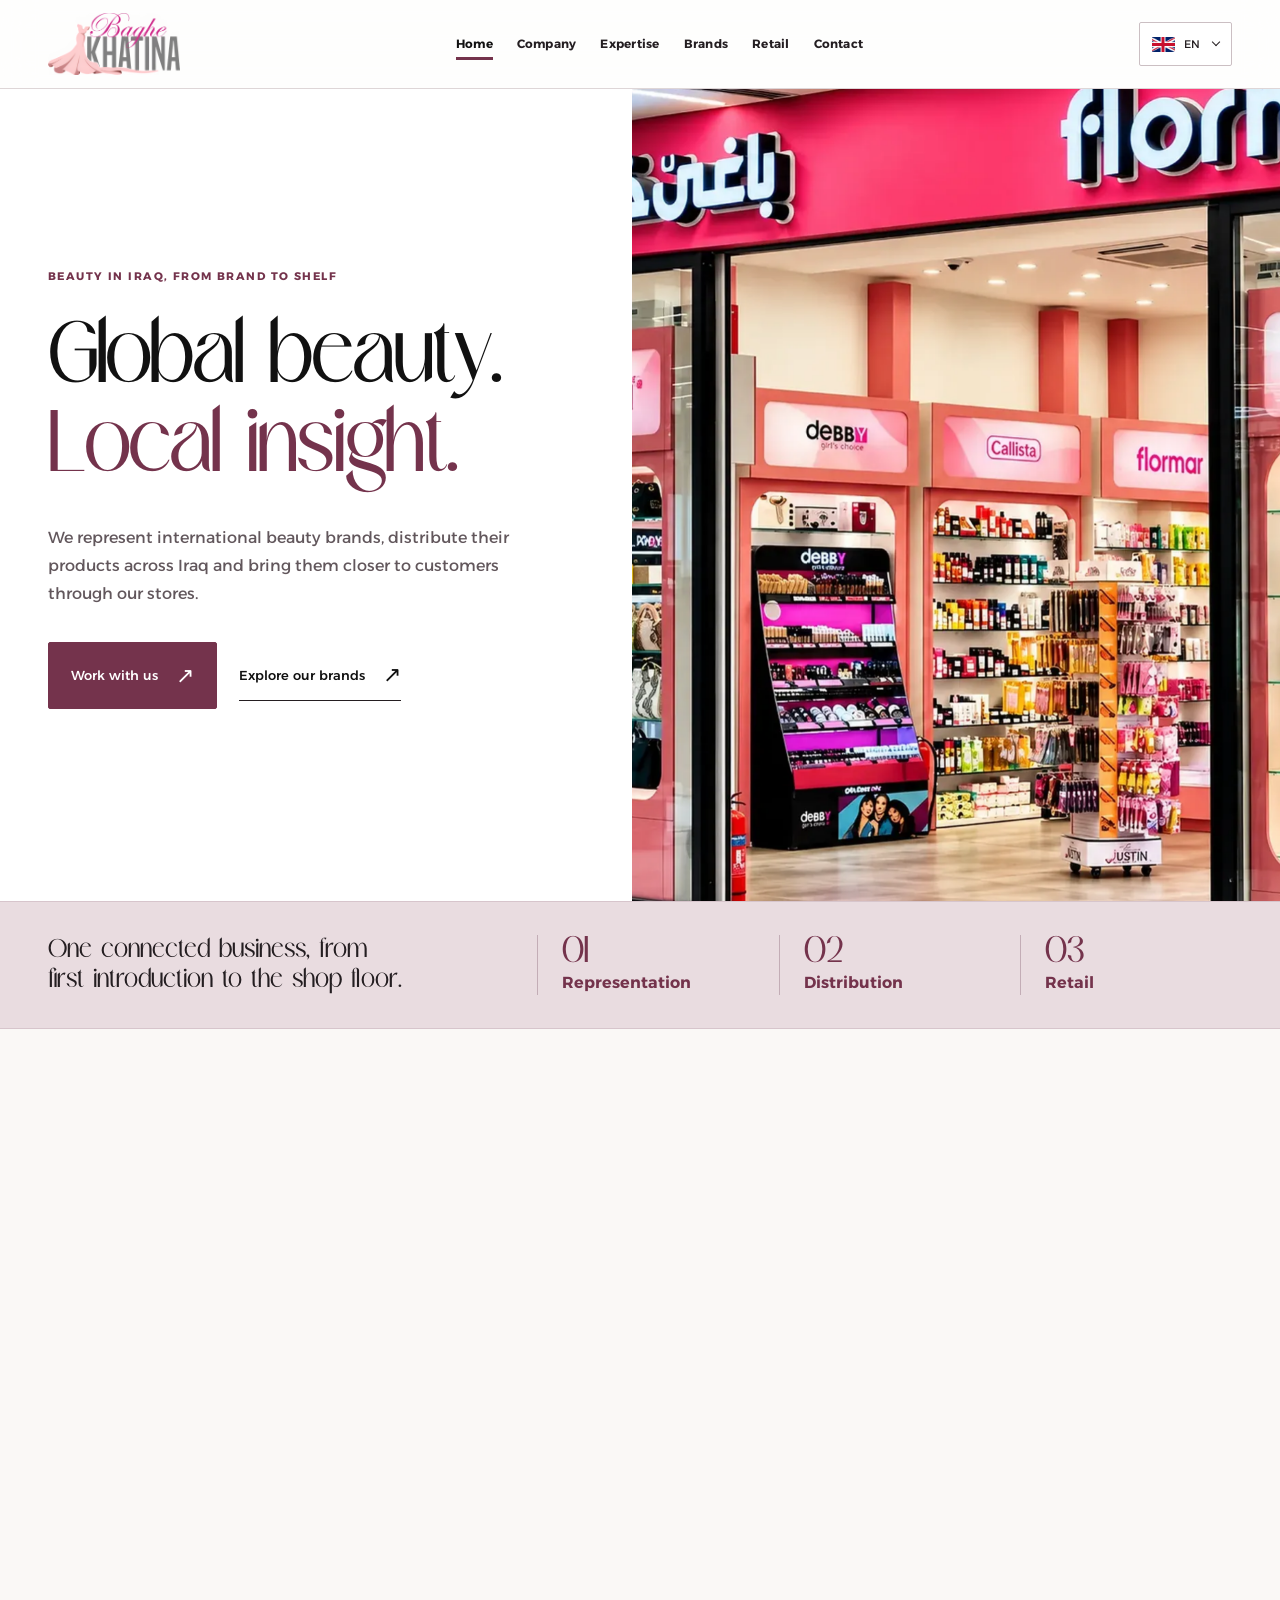
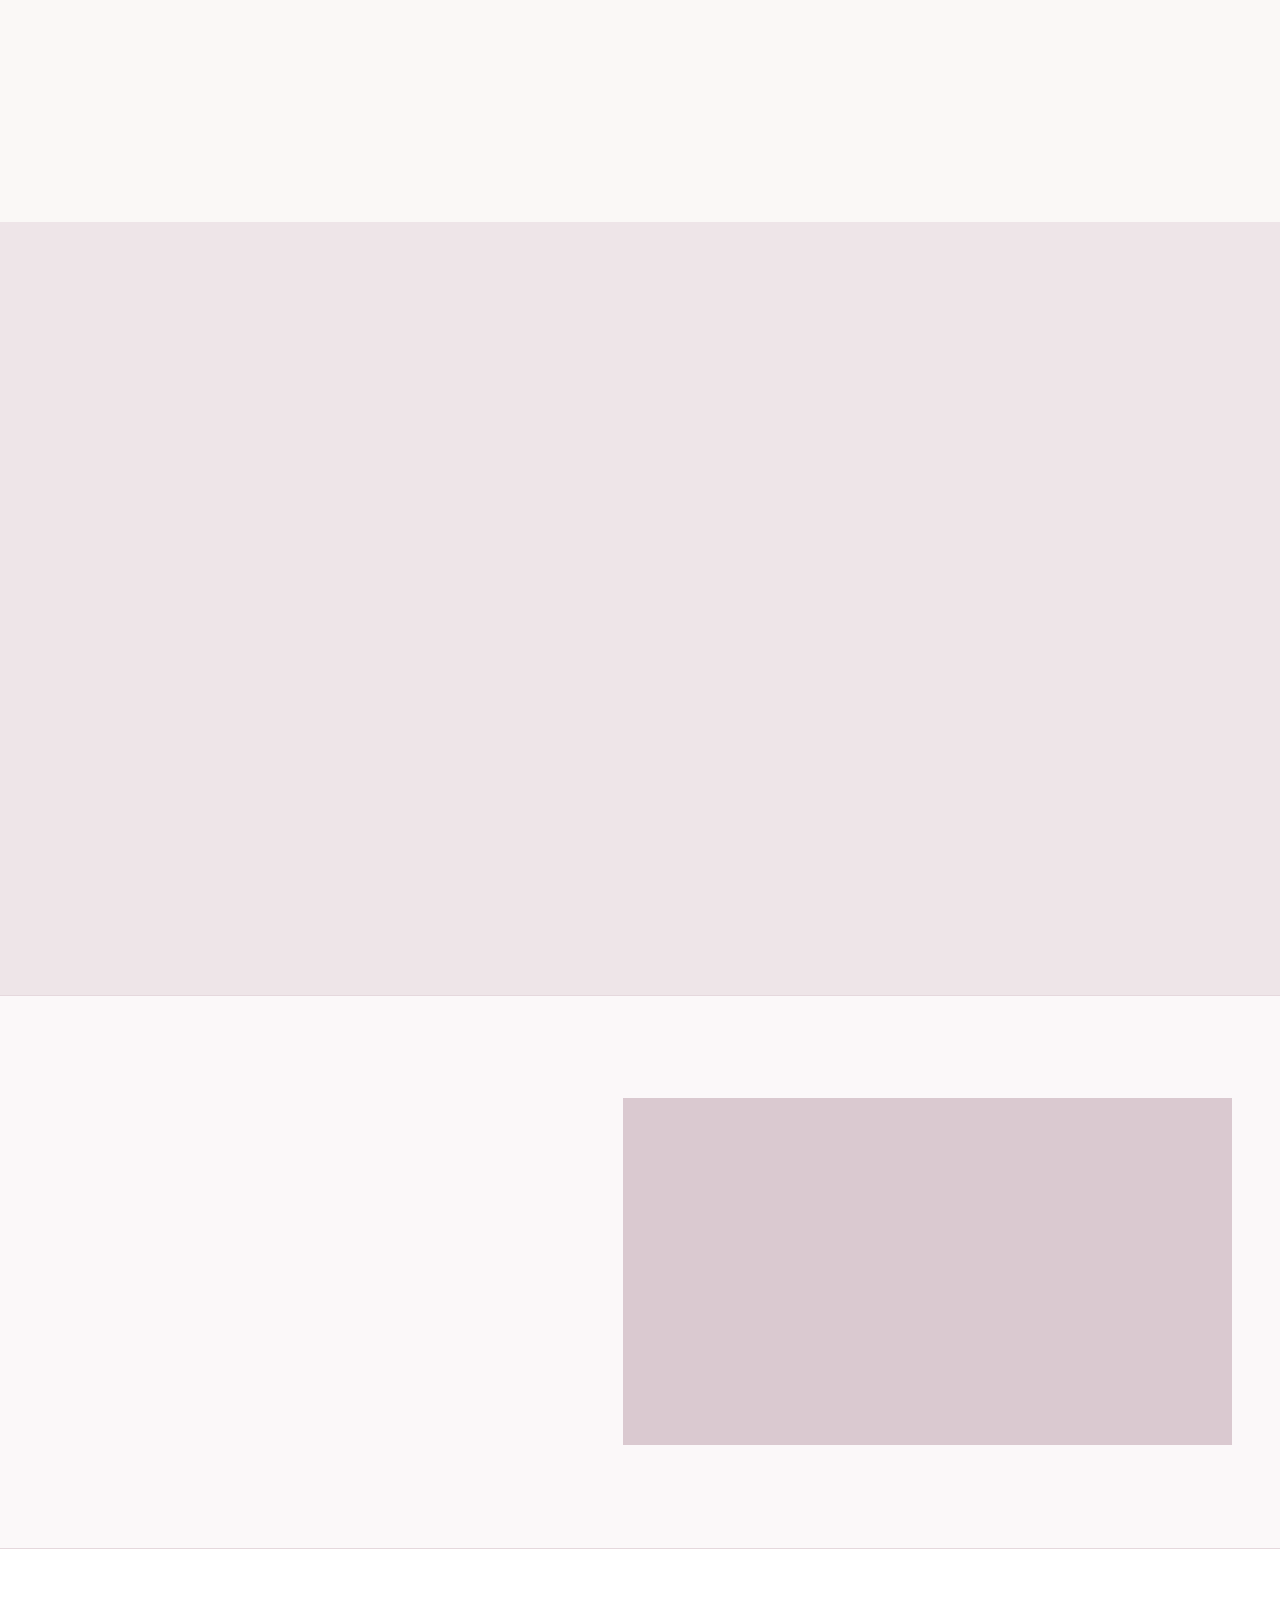
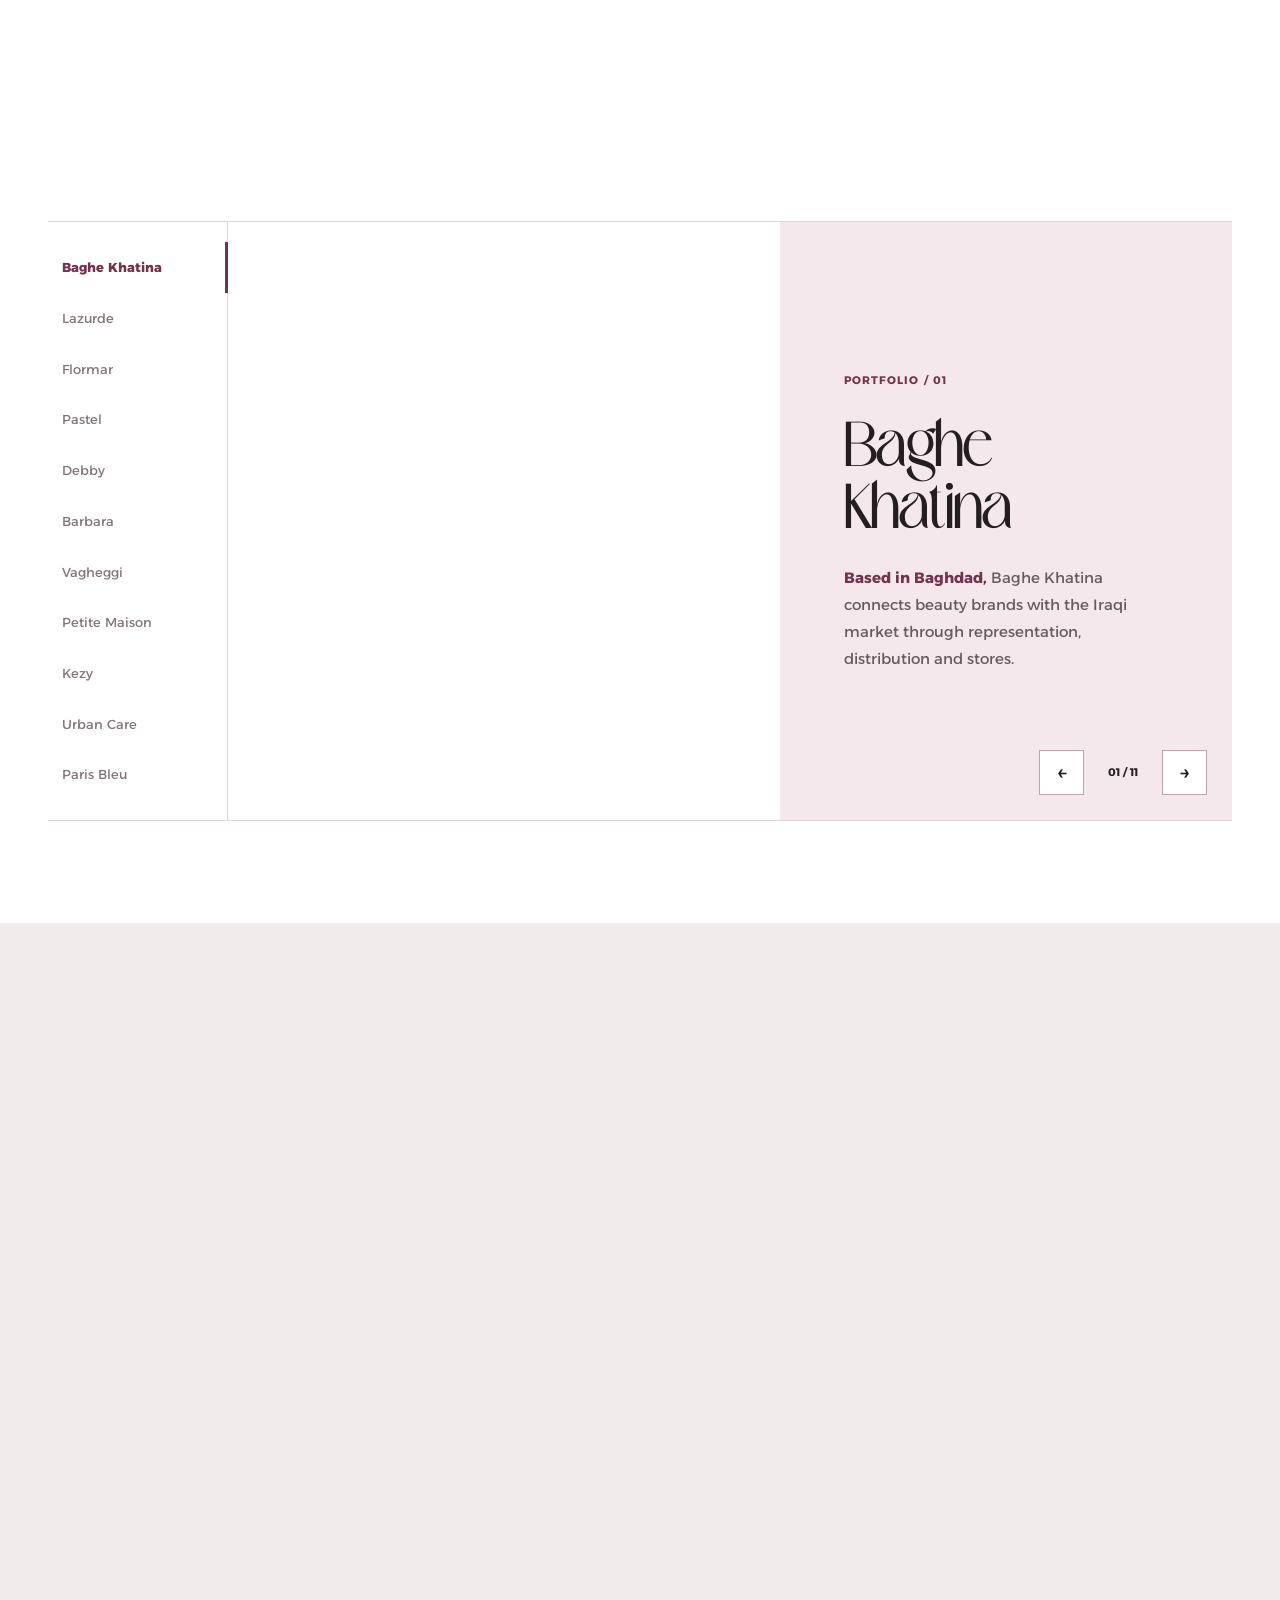
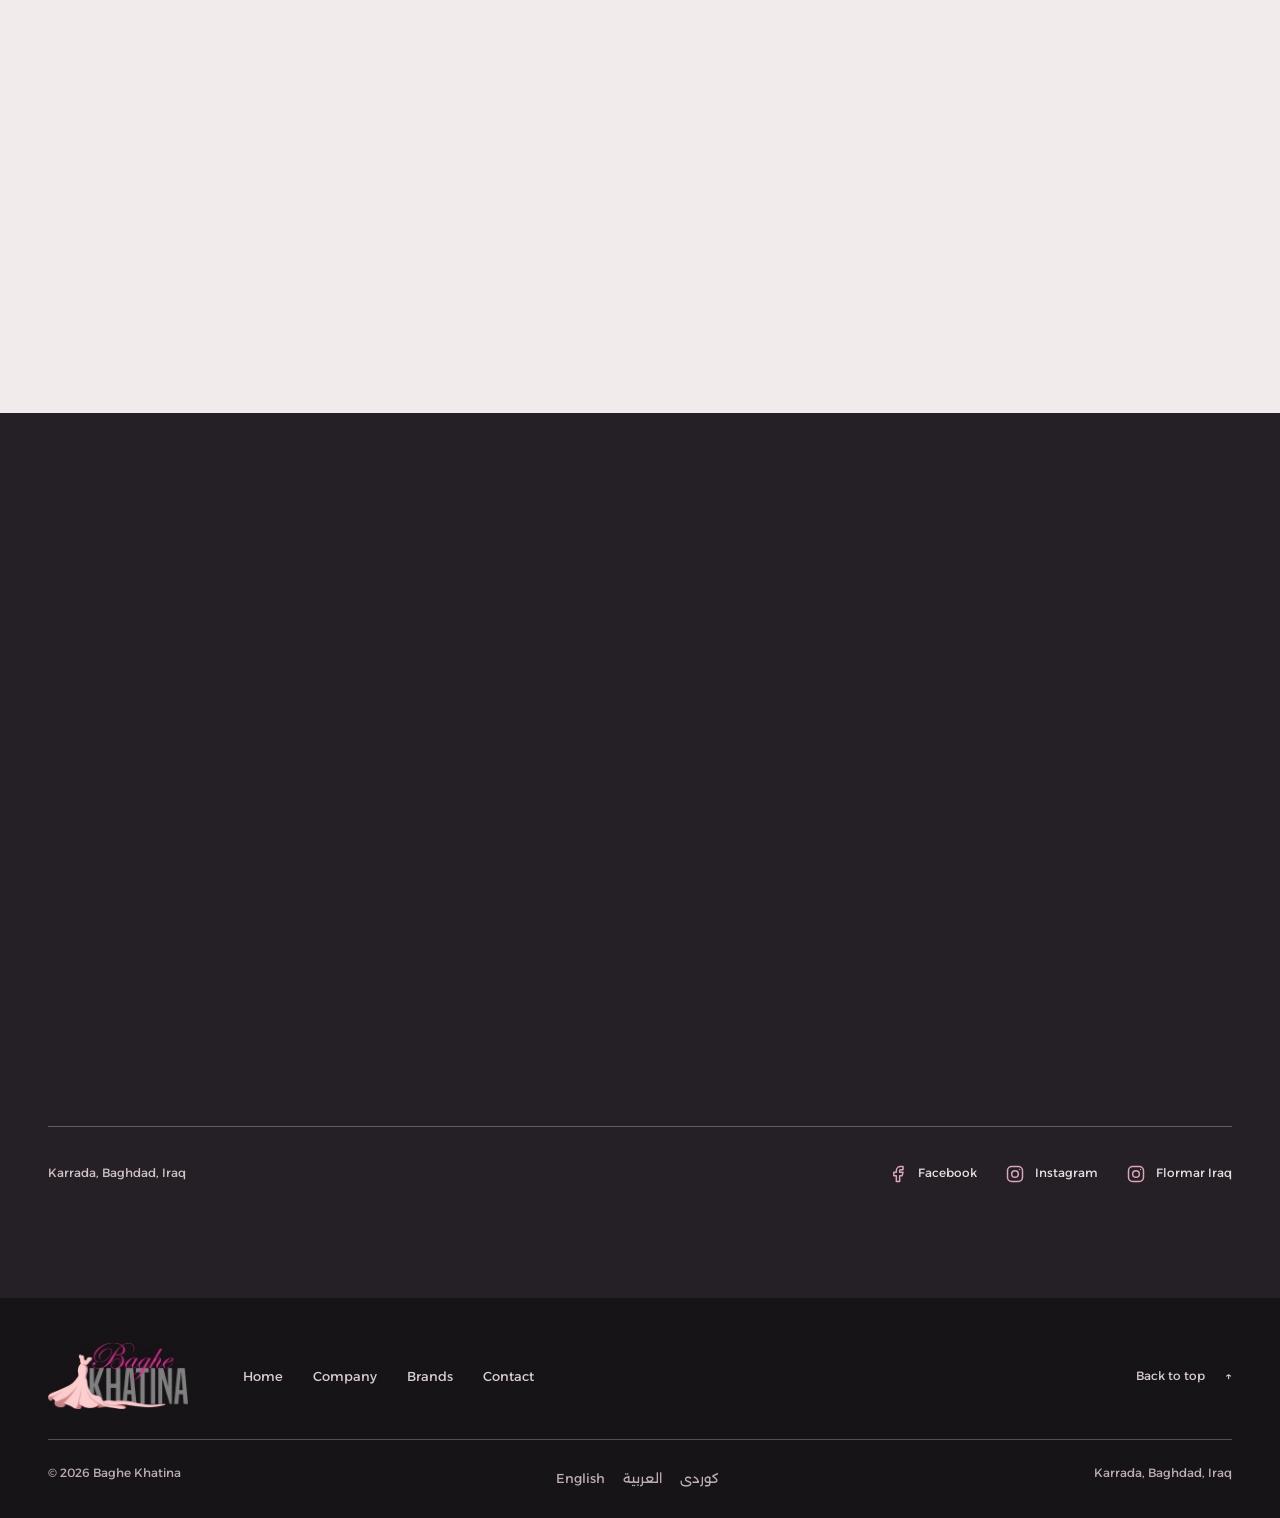
==== commit c09643bd: "Restore lazy loading with animation warmup" ====
(no text change in the page or its own stylesheets)
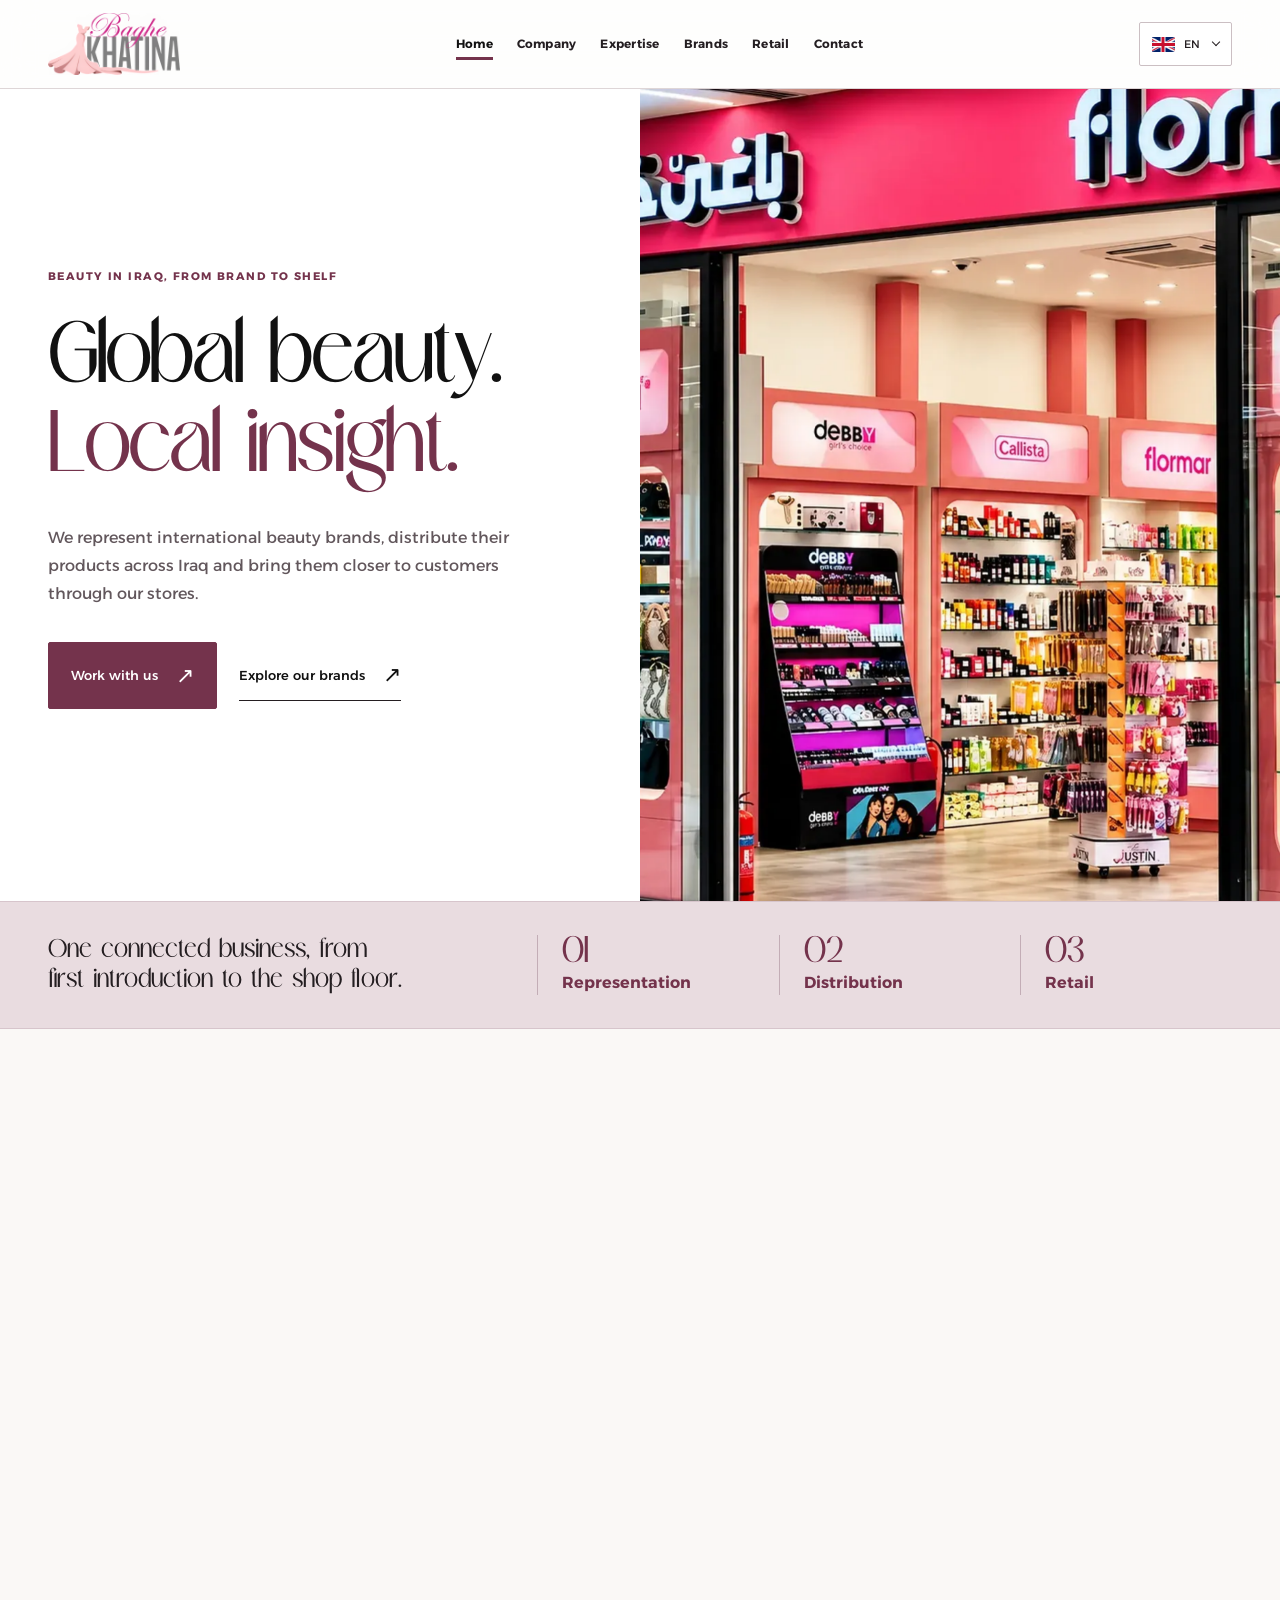
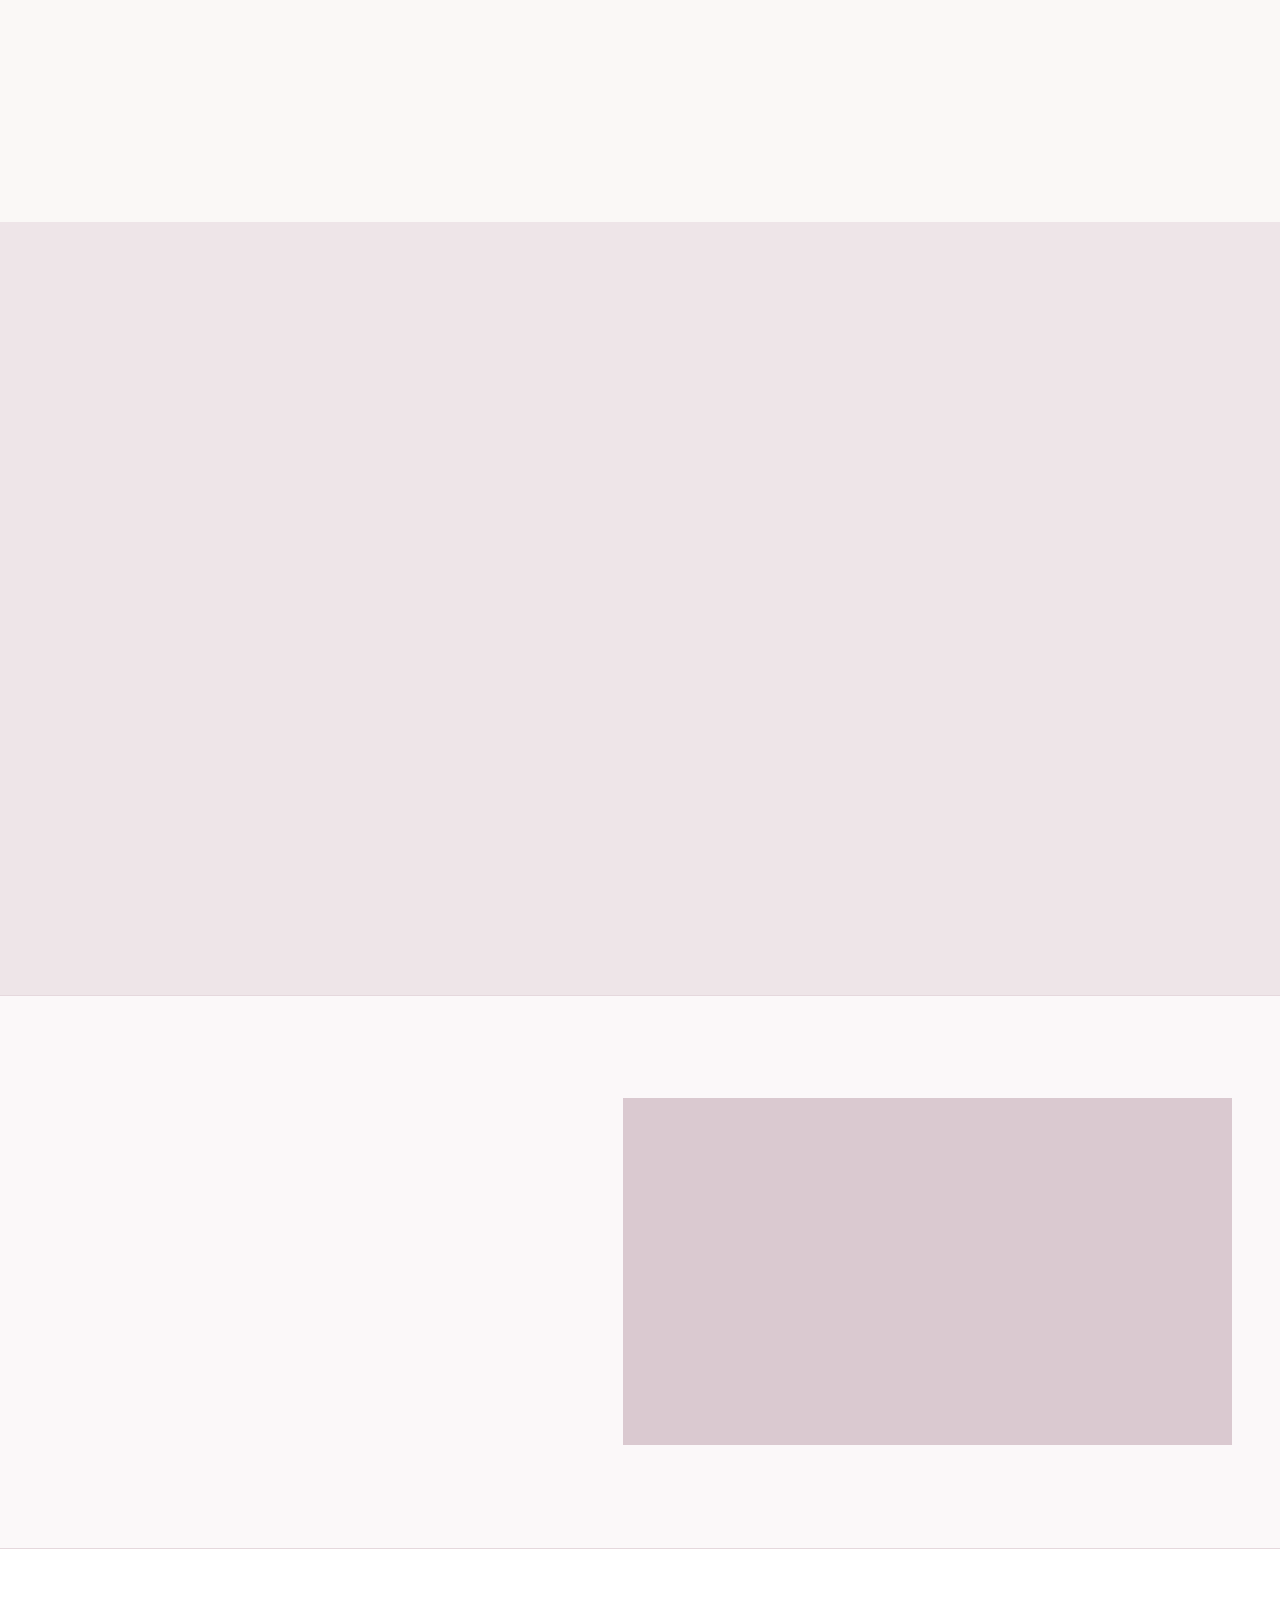
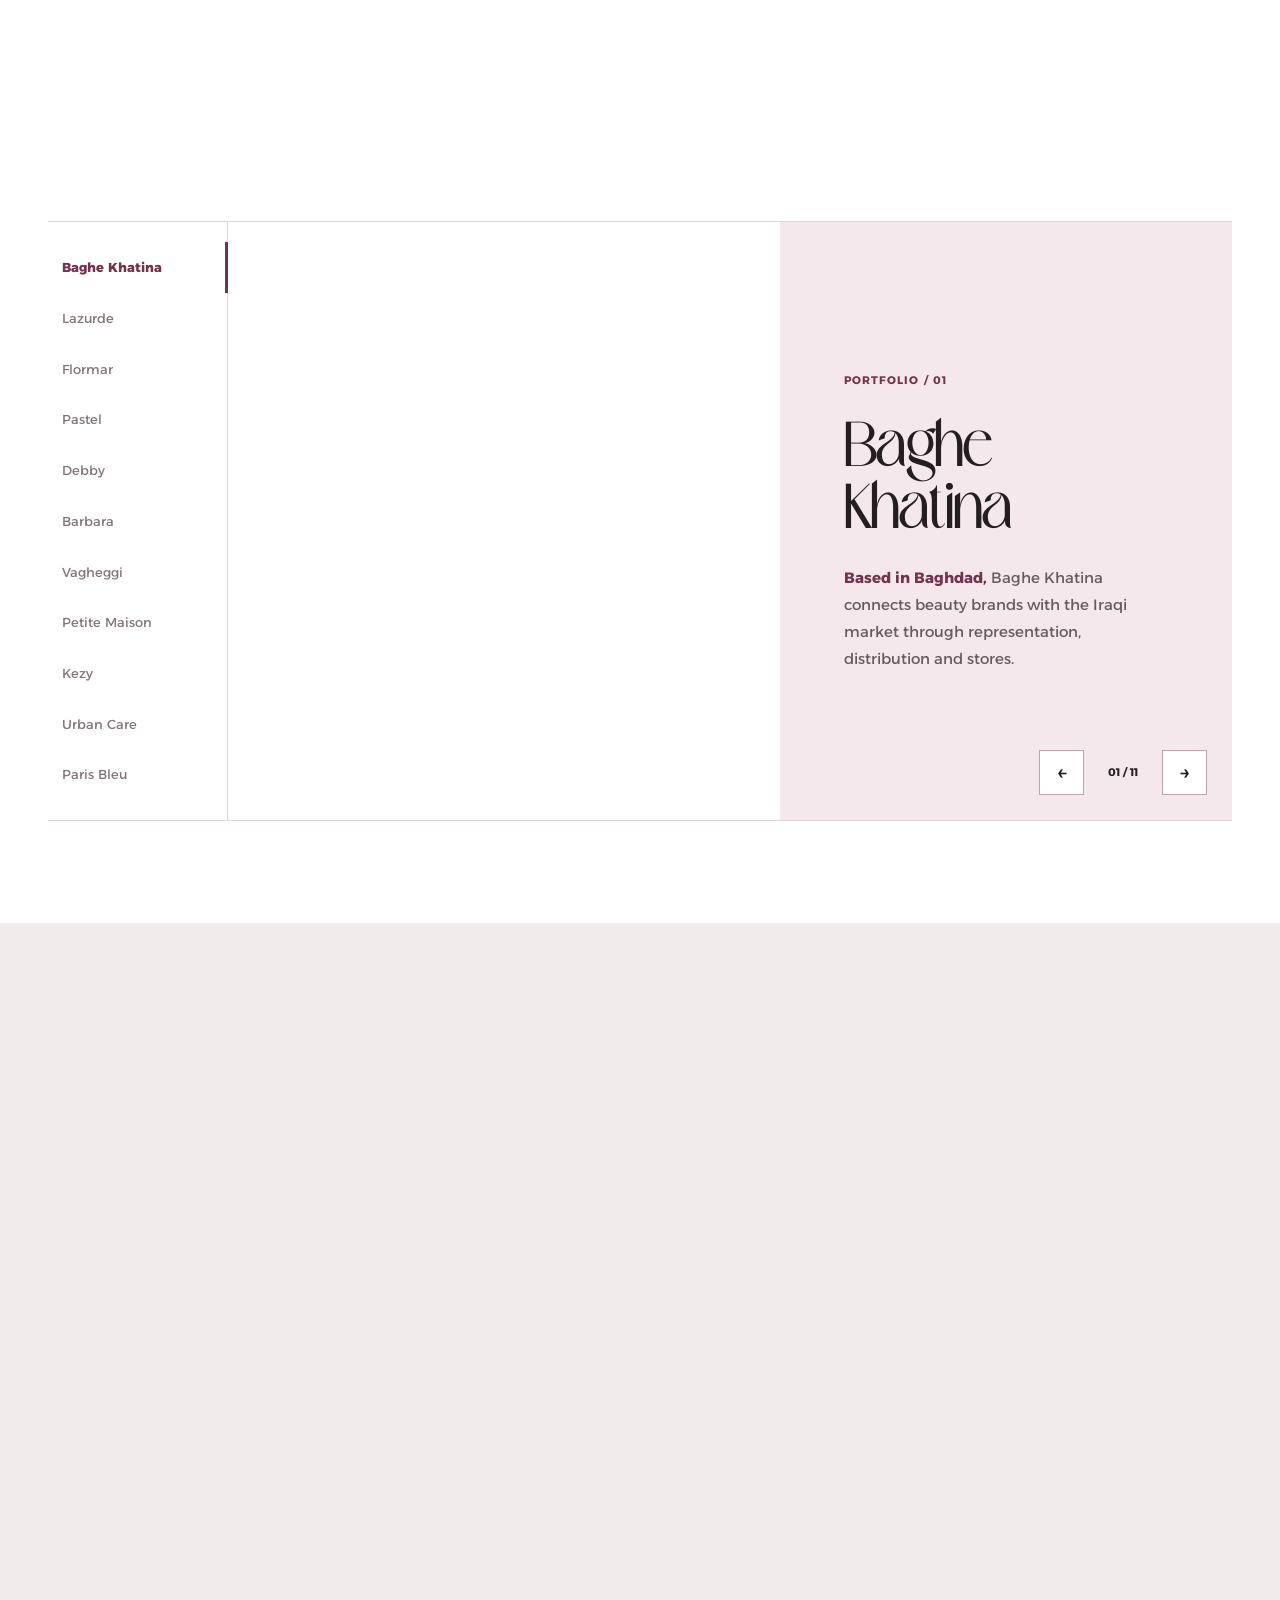
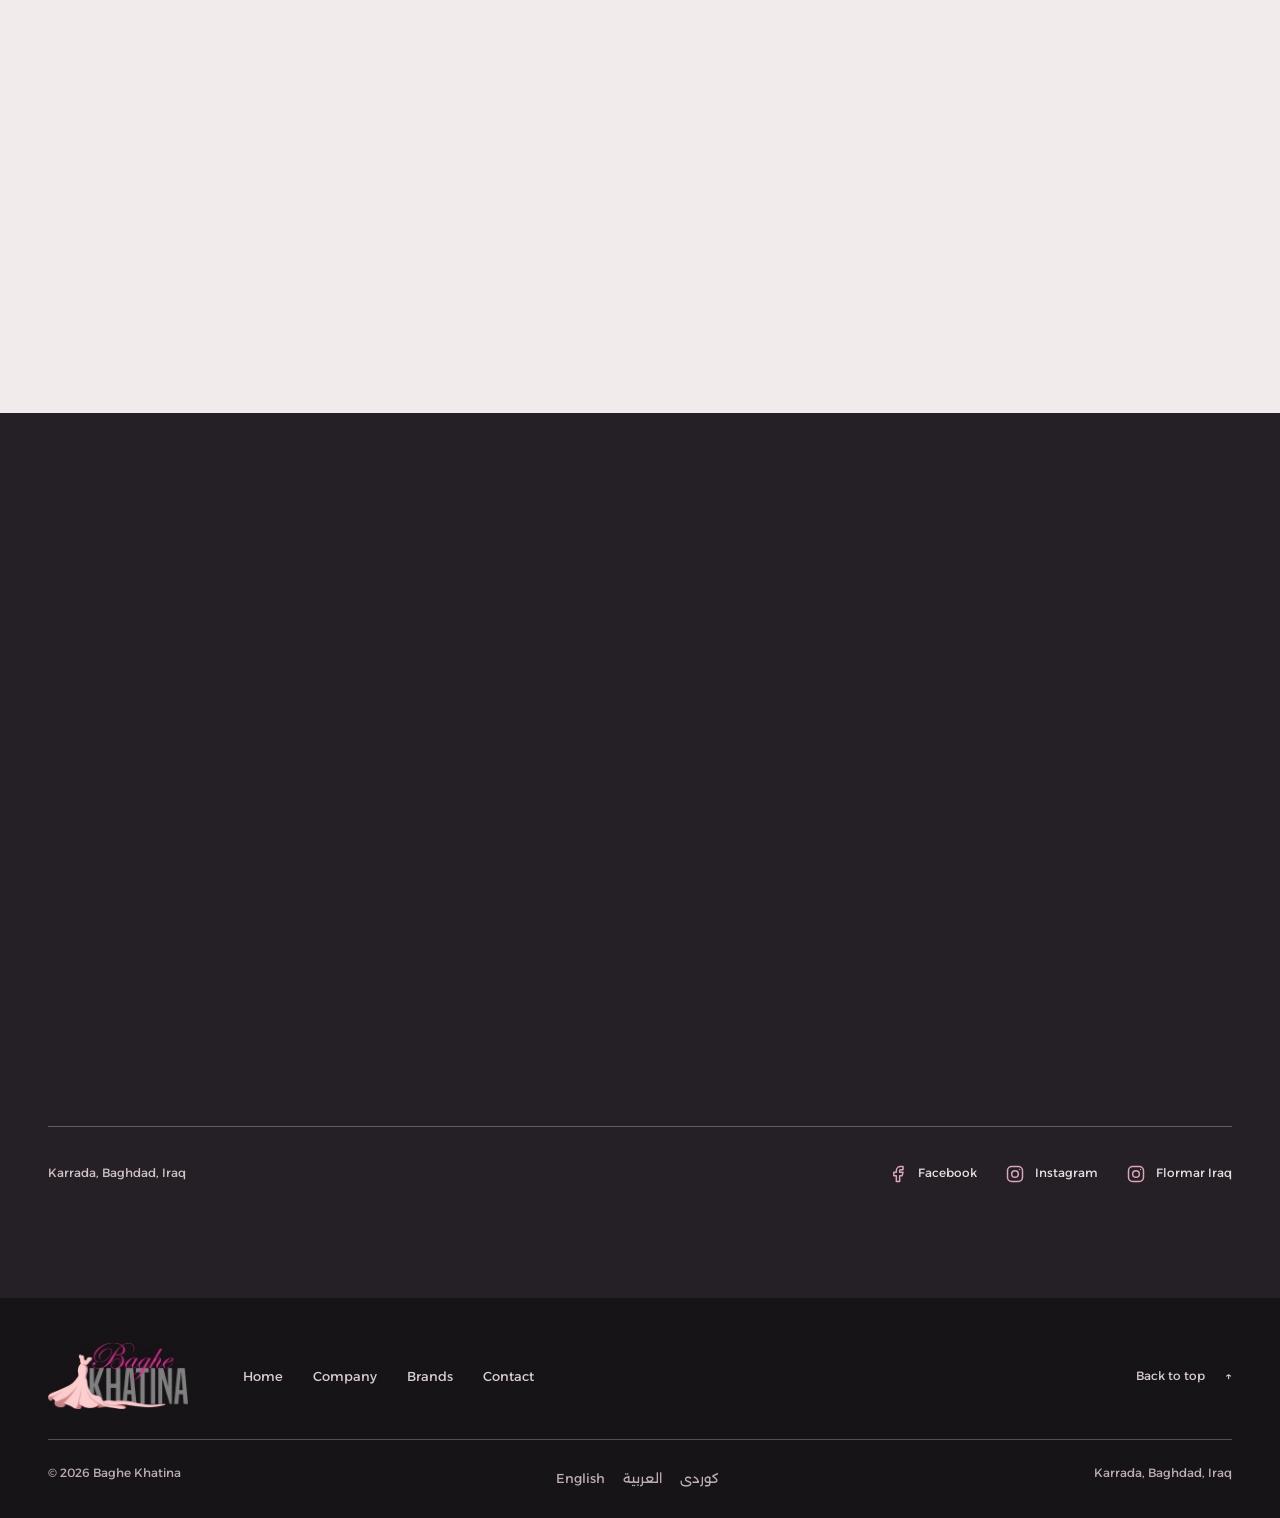
==== commit 94860ba8: "Add gentle Lenis scrolling" ====
--- a/index.html
+++ b/index.html
@@ -28,6 +28,8 @@
 <link as="font" crossorigin="" href="assets/fonts/crafter-regular.otf" rel="preload" type="font/otf"/>
 <link href="styles.css" rel="stylesheet"/>
 <link href="refresh.css" rel="stylesheet"/>
+<link href="assets/vendor/lenis/lenis.css" rel="stylesheet"/>
+<script defer="" src="assets/vendor/lenis/lenis.min.js"></script>
 <script defer="" src="script.js"></script>
 </head>
 <body id="top">
--- a/styles.css
+++ b/styles.css
@@ -8,6 +8,7 @@
 :root{--ink:#252323;--muted:#6d6767;--paper:#faf9f6;--white:#fff;--line:#dedad4;--accent:#c42c74;--display:Onest,Arial,sans-serif;--content:1280px;--ease:cubic-bezier(.2,.7,.2,1)}
 *{box-sizing:border-box}
 html{scroll-behavior:smooth}
+html.lenis{scroll-behavior:auto}
 body{margin:0;background:var(--paper);color:var(--ink);font:400 14px/1.9 Alexandria,Arial,sans-serif;-webkit-font-smoothing:antialiased}
 html[dir=rtl]{--display:Alexandria,Arial,sans-serif}
 html[lang=ckb]{--display:'IBM Plex Sans Arabic','Noto Sans Arabic',sans-serif}
--- a/refresh.css
+++ b/refresh.css
@@ -514,8 +514,12 @@
  html.motion-ready .expertise-row:nth-child(2){transition-delay:90ms}
  html.motion-ready .expertise-row:nth-child(3){transition-delay:180ms}
  html.motion-ready .hero-copy{animation:hero-arrive .9s cubic-bezier(.2,.7,.2,1) both}
+ html.motion-ready .hero-photo--filled img{transform-origin:left center;animation:hero-photo-arrive 1.05s cubic-bezier(.65,0,.2,1) .15s both}
+ html[dir=rtl].motion-ready .hero-photo--filled img{transform-origin:right center;animation-name:hero-photo-arrive-rtl}
  .hero-photo--filled img,.interlude-photo[src]{height:calc(100% + 90px);margin-top:-45px;transform:translate3d(0,var(--photo-shift,0px),0) scale(1.025);will-change:transform}
  @keyframes hero-arrive{from{opacity:0;transform:translateY(24px)}to{opacity:1;transform:none}}
+ @keyframes hero-photo-arrive{from{clip-path:inset(0 100% 0 0);scale:1.04}to{clip-path:inset(0 0 0 0);scale:1}}
+ @keyframes hero-photo-arrive-rtl{from{clip-path:inset(0 0 0 100%);scale:1.04}to{clip-path:inset(0 0 0 0);scale:1}}
 }
 @media(max-width:820px){
  .expertise-intro{grid-template-columns:1fr;gap:15px}
@@ -532,6 +536,7 @@
  .hero-content{padding-block:58px 0}
  .hero-copy{max-width:100%}
  .hero-photo--filled img{height:35%;margin-top:0;transform:none}
+ html.motion-ready .hero-photo--filled img{animation-duration:.8s}
  .interlude-photo[src]{height:38%;margin-top:0;transform:none}
  .story-media .media-card:nth-child(2){margin-top:0}
  .expertise-list{grid-template-columns:1fr}
@@ -647,6 +652,7 @@
  .intro-stat{padding-inline-start:14px}
  .about-feature{grid-template-columns:1fr;gap:30px}
  .about-photo{aspect-ratio:4/3}
+ .about-photo img{object-position:center 20%}
  .about-text h2{font-size:clamp(48px,11vw,66px)}
  .about-detail{grid-template-columns:1fr;gap:15px;margin-top:30px}
  .portfolio-carousel{grid-template-columns:1fr}
--- a/assets/vendor/lenis/lenis.css
+++ b/assets/vendor/lenis/lenis.css
@@ -0,0 +1,26 @@
+html.lenis,
+html.lenis body {
+  height: auto;
+}
+
+.lenis:not(.lenis-autoToggle).lenis-stopped {
+  overflow: clip;
+}
+
+.lenis [data-lenis-prevent],
+.lenis [data-lenis-prevent-wheel],
+.lenis [data-lenis-prevent-touch],
+.lenis [data-lenis-prevent-vertical],
+.lenis [data-lenis-prevent-horizontal] {
+  overscroll-behavior: contain;
+}
+
+.lenis.lenis-smooth iframe {
+  pointer-events: none;
+}
+
+.lenis.lenis-autoToggle {
+  transition-property: overflow;
+  transition-duration: 1ms;
+  transition-behavior: allow-discrete;
+}
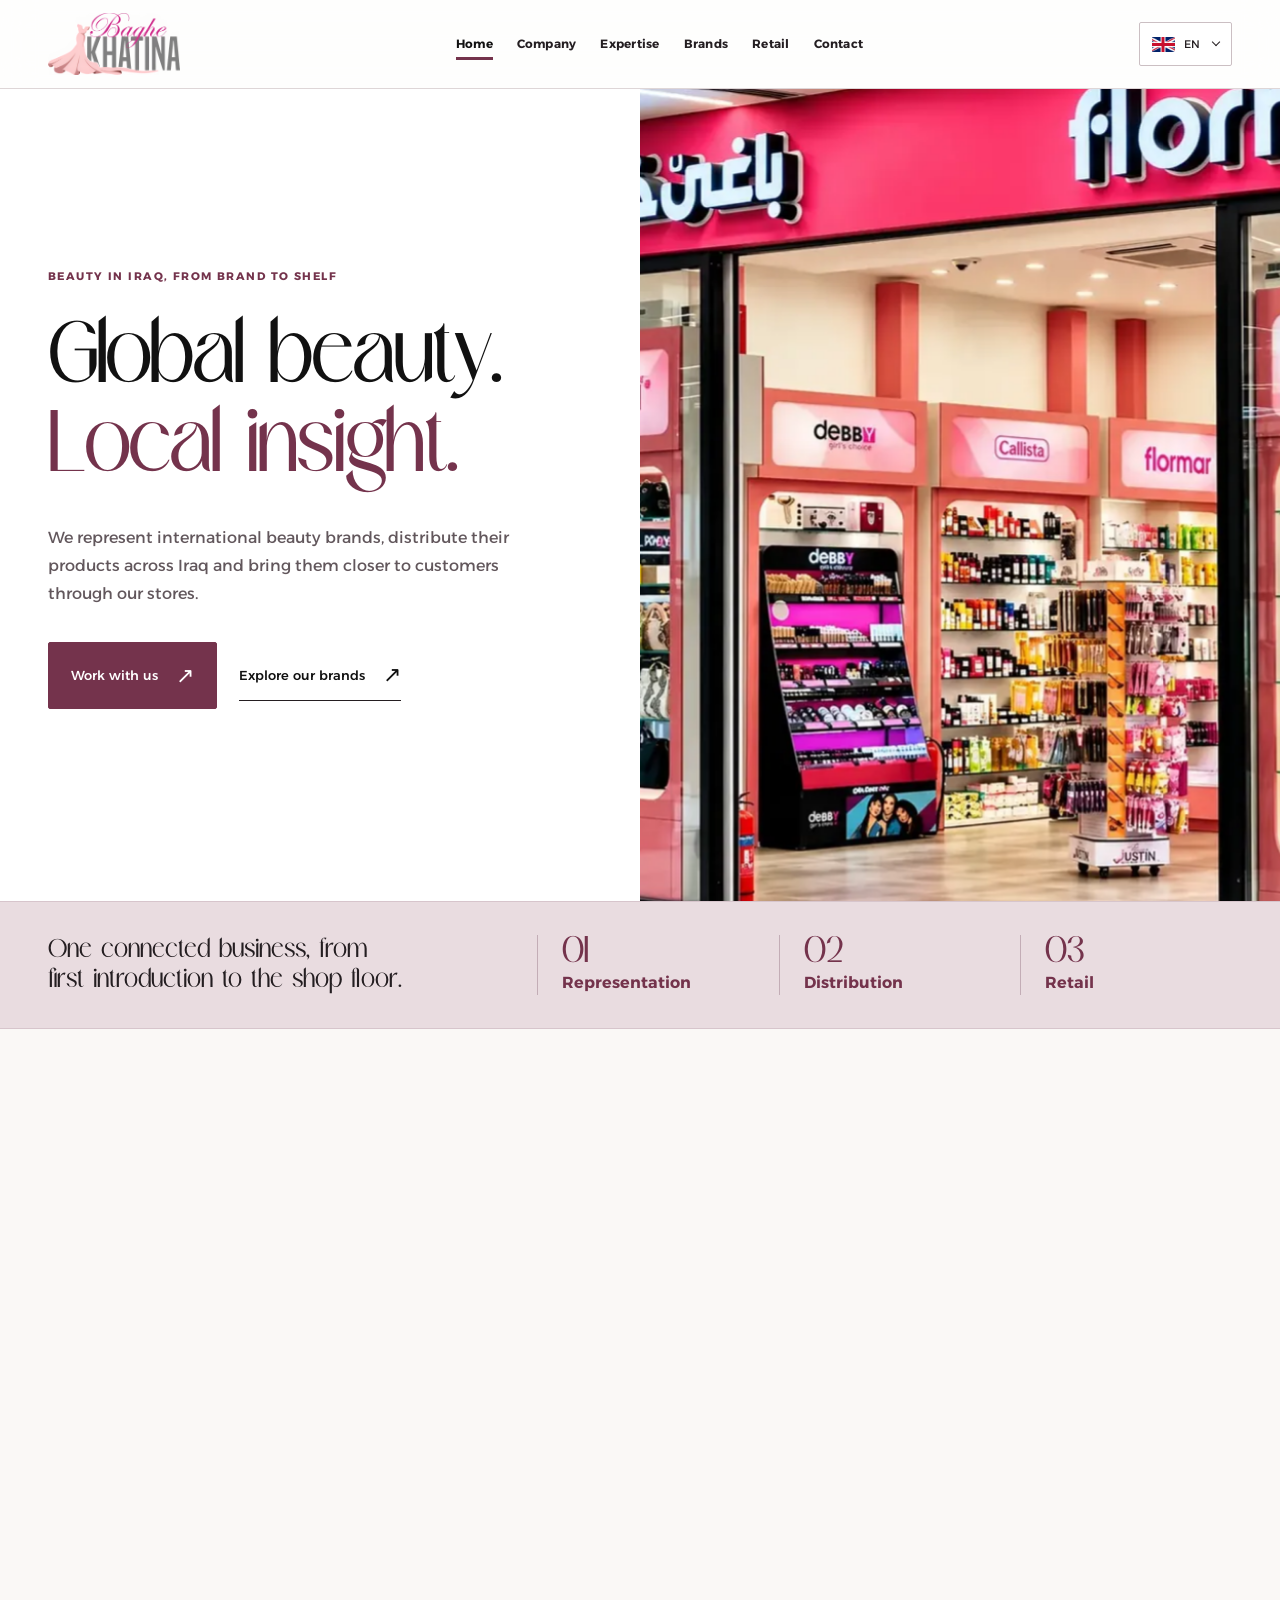
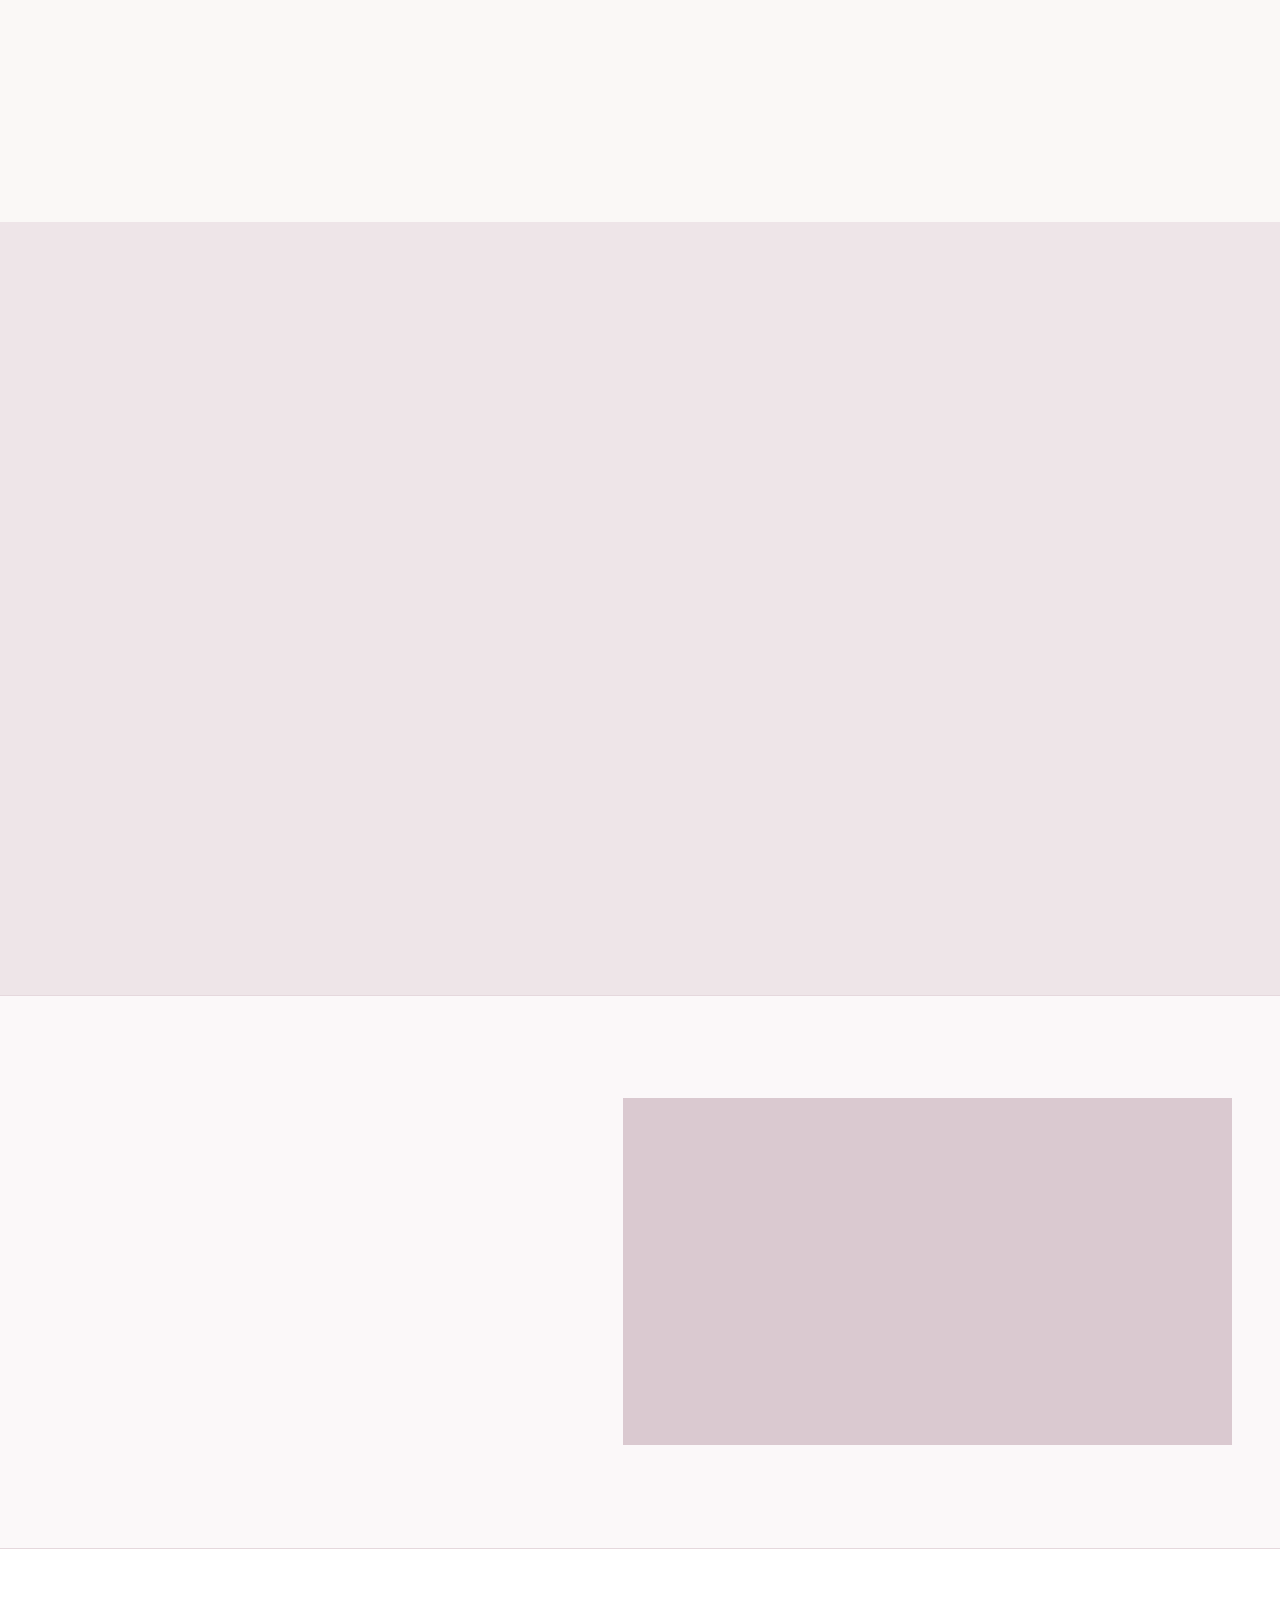
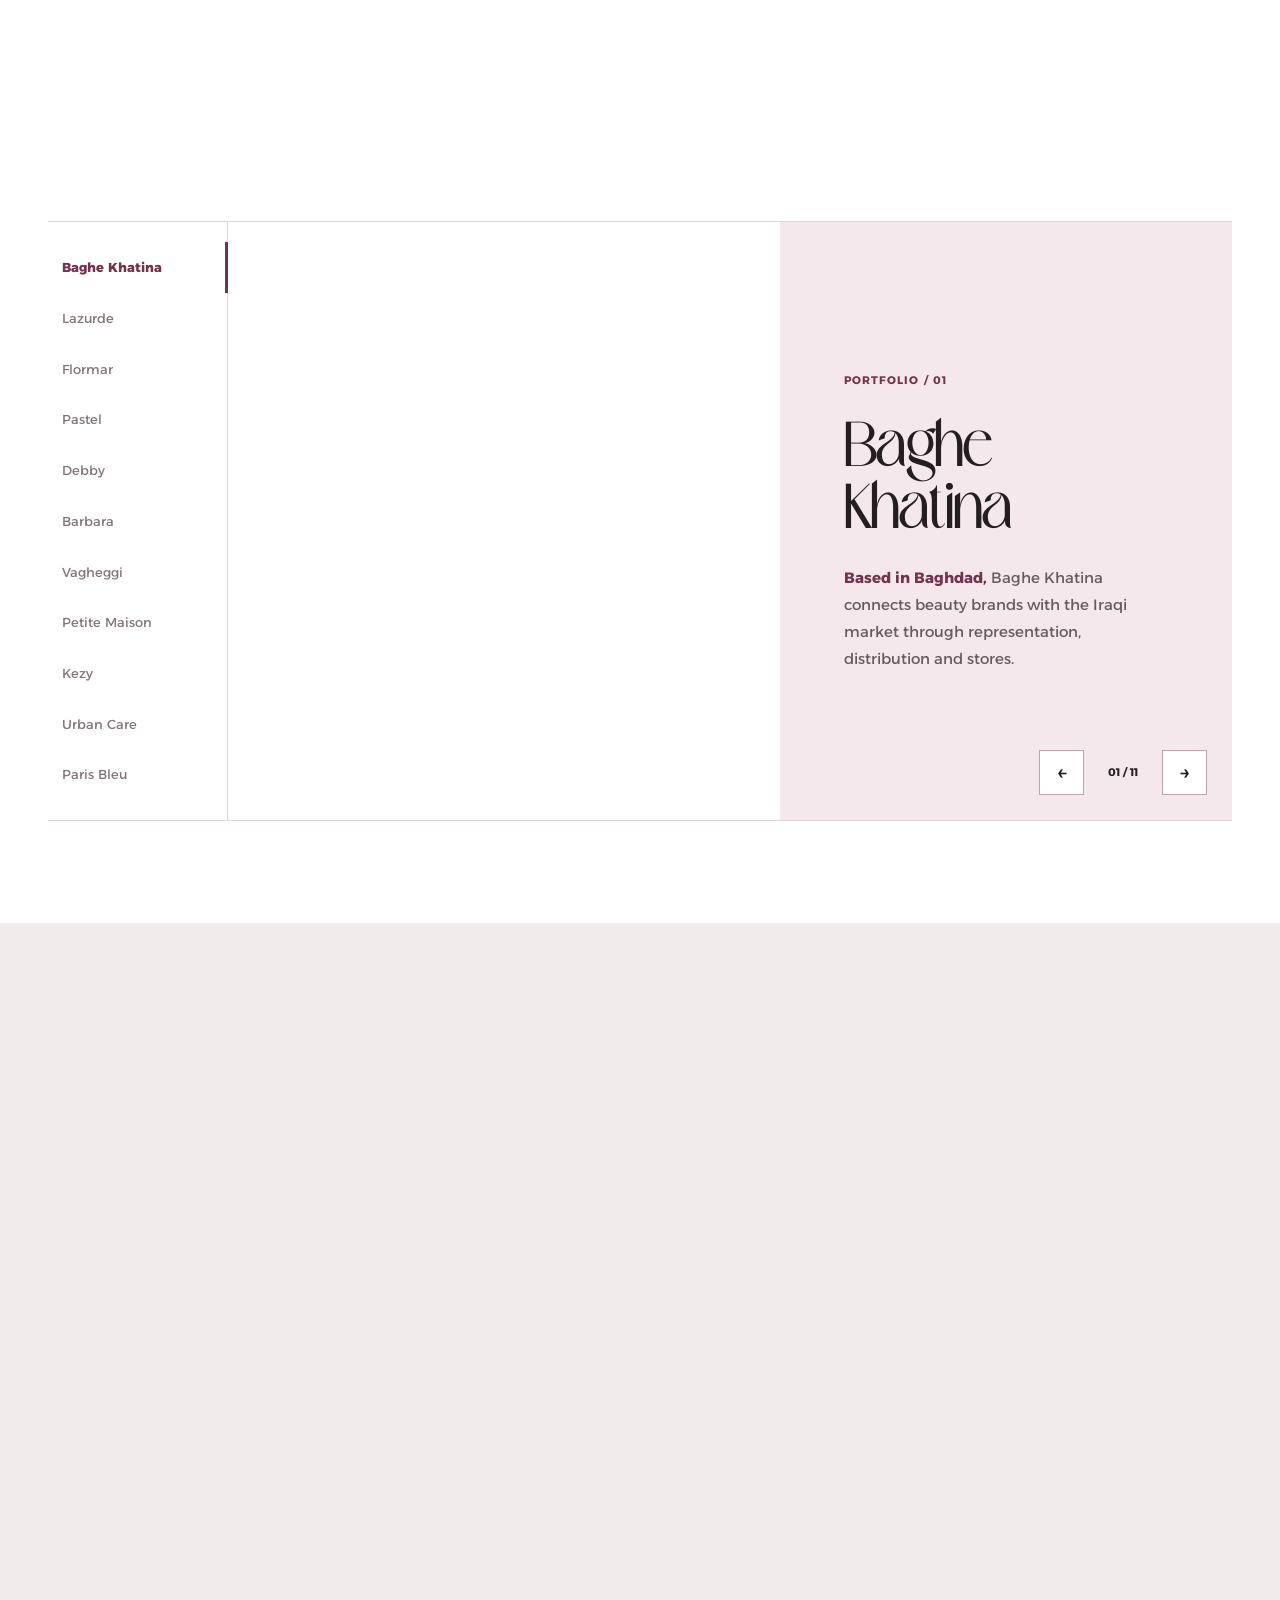
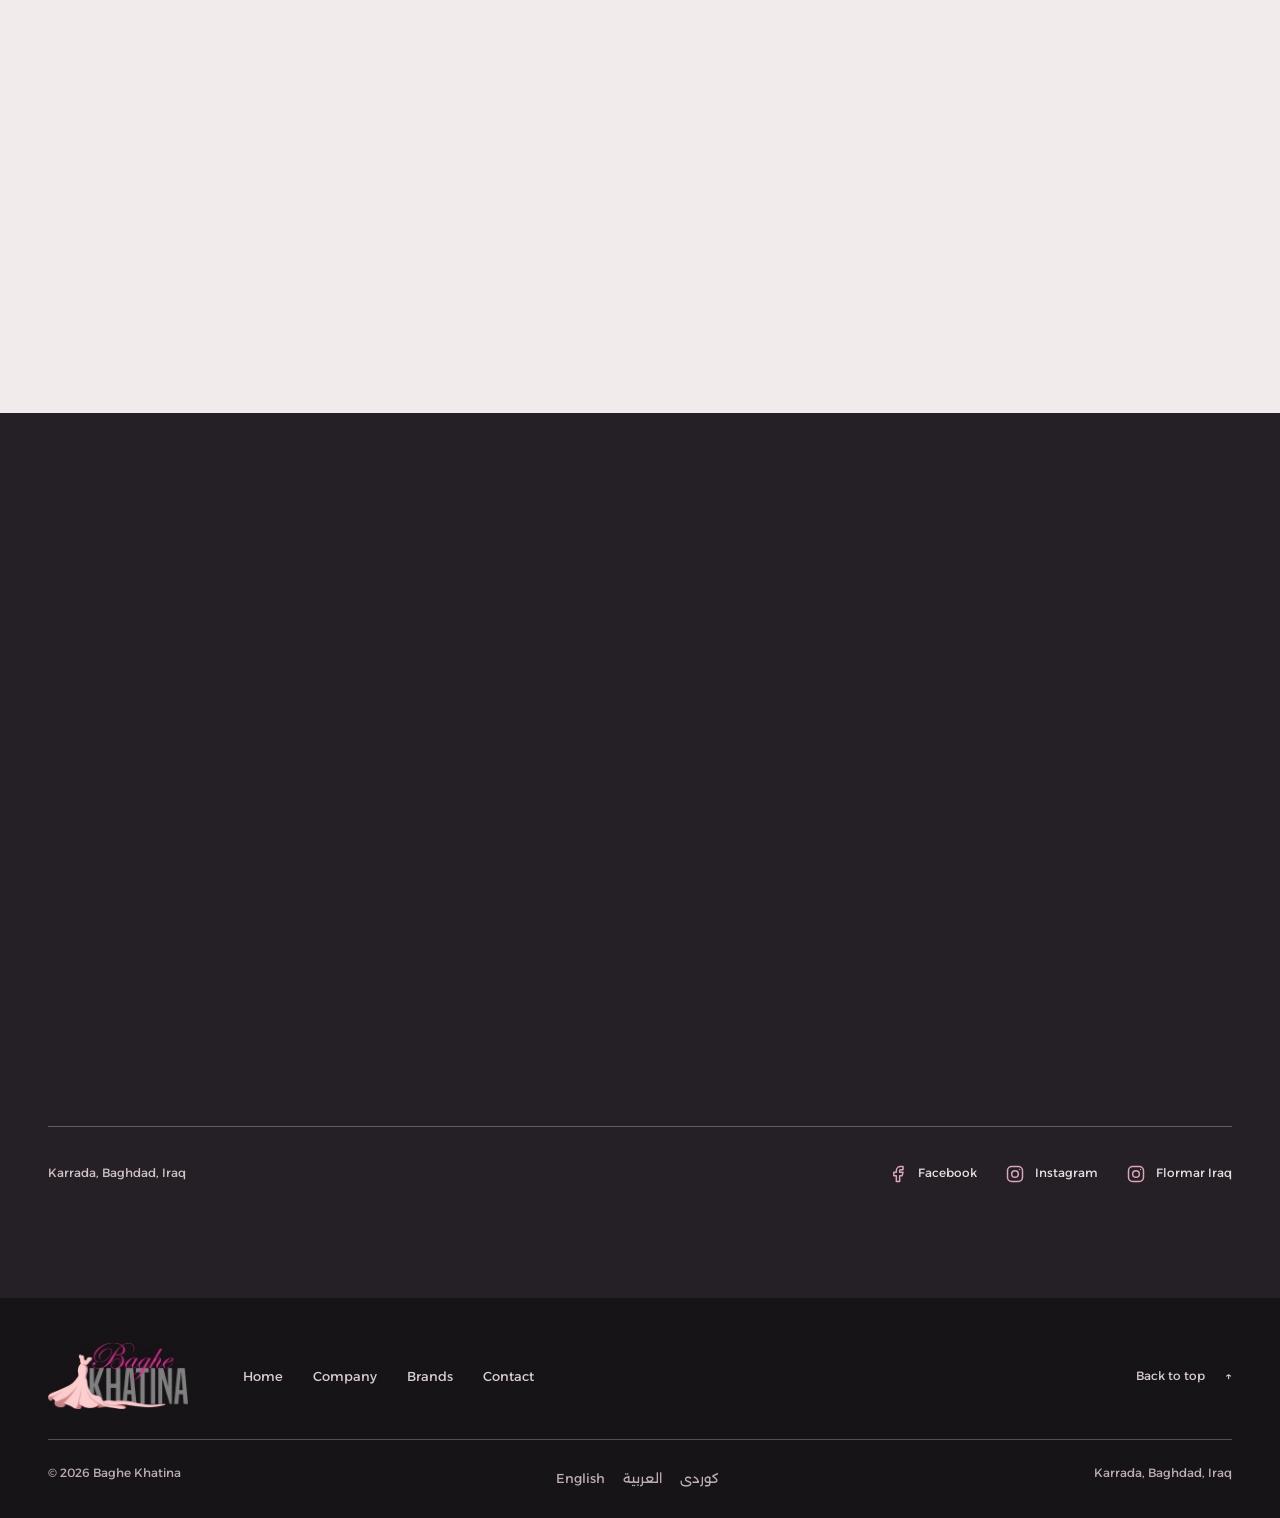
==== commit 2b1a45c2: "Optimize above-the-fold images and fonts" ====
--- a/index.html
+++ b/index.html
@@ -23,9 +23,8 @@
 <link href="index.html" hreflang="en" rel="alternate"/>
 <link href="ar.html" hreflang="ar" rel="alternate"/>
 <link href="ku.html" hreflang="ckb" rel="alternate"/>
-<link as="font" crossorigin="" href="assets/fonts/onest-variable.ttf" rel="preload" type="font/ttf"/>
-<link as="font" crossorigin="" href="assets/fonts/alexandria-variable.ttf" rel="preload" type="font/ttf"/>
-<link as="font" crossorigin="" href="assets/fonts/crafter-regular.otf" rel="preload" type="font/otf"/>
+<link as="font" crossorigin="" href="assets/fonts/onest-variable.woff2" rel="preload" type="font/woff2"/>
+<link as="font" crossorigin="" href="assets/fonts/alexandria-variable.woff2" rel="preload" type="font/woff2"/>
 <link href="styles.css" rel="stylesheet"/>
 <link href="refresh.css" rel="stylesheet"/>
 <link href="assets/vendor/lenis/lenis.css" rel="stylesheet"/>
@@ -45,7 +44,7 @@
 </div>
 </header>
 <main id="main">
-<section aria-labelledby="hero-title" class="hero" id="home"><div class="hero-photo hero-photo--filled" data-photo-slot="hero-wide"><img src="assets/storefronts/baghe-khatina-flormar-storefront.webp" alt="Baghe Khatina and Flormar storefront in a Baghdad shopping mall" width="2000" height="1500" fetchpriority="high" decoding="async"/></div>
+<section aria-labelledby="hero-title" class="hero" id="home"><div class="hero-photo hero-photo--filled" data-photo-slot="hero-wide"><img src="assets/storefronts/baghe-khatina-flormar-storefront-1200.webp" srcset="assets/storefronts/baghe-khatina-flormar-storefront-1200.webp 1200w, assets/storefronts/baghe-khatina-flormar-storefront.webp 2000w" sizes="(max-width: 700px) 100vw, 50vw" alt="Baghe Khatina and Flormar storefront in a Baghdad shopping mall" width="2000" height="1500" fetchpriority="high" decoding="async"/></div>
 <div class="container hero-content"><div class="hero-copy" data-reveal=""><p class="eyebrow">Beauty in Iraq, from brand to shelf</p><h1 id="hero-title">Global beauty.<br/><em>Local insight.</em></h1><p class="hero-description">We represent international beauty brands, distribute their products across Iraq and bring them closer to customers through our stores.</p><div class="hero-actions"><a class="hero-primary" href="#contact">Work with us<span aria-hidden="true" class="arrow-forward">↗</span></a><a class="hero-secondary" href="#brands">Explore our brands<span aria-hidden="true" class="arrow-forward">↗</span></a></div></div></div>
 </section><div class="intro-band"><div class="container intro-inner"><p>One connected business, from first introduction to the shop floor.</p><div class="intro-stat"><strong>01</strong>Representation</div><div class="intro-stat"><strong>02</strong>Distribution</div><div class="intro-stat"><strong>03</strong>Retail</div></div></div><div aria-hidden="true" class="reading-progress"></div><a class="hero-scroll-cue" href="#about" aria-label="Explore the company"><span class="scroll-circle"><svg aria-hidden="true" fill="none" height="24" stroke="currentColor" stroke-linecap="round" stroke-linejoin="round" stroke-width="1.5" viewbox="0 0 24 24" width="24"><path d="M12 4v16M5 13l7 7 7-7"></path></svg></span></a>
 <section aria-labelledby="about-title" class="about section-space" id="about">
--- a/styles.css
+++ b/styles.css
@@ -1,5 +1,5 @@
-﻿@font-face{font-family:Alexandria;src:url('assets/fonts/alexandria-variable.ttf') format('truetype');font-weight:100 900;font-style:normal;font-display:swap}
-@font-face{font-family:Onest;src:url('assets/fonts/onest-variable.ttf') format('truetype');font-weight:100 900;font-style:normal;font-display:swap}
+﻿@font-face{font-family:Alexandria;src:url('assets/fonts/alexandria-variable.woff2') format('woff2');font-weight:100 900;font-style:normal;font-display:swap}
+@font-face{font-family:Onest;src:url('assets/fonts/onest-variable.woff2') format('woff2');font-weight:100 900;font-style:normal;font-display:swap}
 @font-face{font-family:'IBM Plex Sans Arabic';src:url('assets/fonts/IBMPlexSansArabic-Regular.woff2') format('woff2');font-weight:400;font-style:normal;font-display:swap}
 @font-face{font-family:'IBM Plex Sans Arabic';src:url('assets/fonts/IBMPlexSansArabic-Medium.woff2') format('woff2');font-weight:500;font-style:normal;font-display:swap}
 @font-face{font-family:'IBM Plex Sans Arabic';src:url('assets/fonts/IBMPlexSansArabic-SemiBold.woff2') format('woff2');font-weight:600;font-style:normal;font-display:swap}
--- a/refresh.css
+++ b/refresh.css
@@ -156,6 +156,7 @@
 .contact :focus-visible{outline-color:#febcc8}
 .site-footer{background:#fff}
 .footer-bottom{color:#555}
+
 
 @media(max-width:820px){
  .hero-copy{max-width:50%}
@@ -795,3 +796,13 @@
 .intro-stat{font-family:Alexandria,Arial,sans-serif;font-size:clamp(16px,1.2vw,18px);font-weight:650;line-height:1.5;color:var(--wine)}
 html[lang=ckb] .intro-stat{font-family:'IBM Plex Sans Arabic','Noto Sans Arabic',sans-serif;font-weight:600}
 @media(max-width:640px){.intro-stat,html[dir=rtl] .intro-stat{font-size:clamp(14px,3.4vw,16px);line-height:1.5}}
+
+/* Let the phone hero follow its content instead of reserving a fixed-height blank area. */
+@media(max-width:560px){
+ .hero{display:flex;flex-direction:column;align-items:stretch;min-height:0}
+ .hero-content{order:0;width:calc(100% - 42px);padding-block:48px 36px}
+ .hero-photo{order:1;position:relative;inset:auto;z-index:0;flex:none;height:clamp(230px,70vw,360px)}
+ .hero-photo--filled img{inset:0;width:100%;height:100%;margin:0;transform:none;object-position:center 44%}
+ html.motion-ready .hero-photo--filled img,html[dir=rtl].motion-ready .hero-photo--filled img{transform-origin:center bottom;animation-name:hero-photo-arrive-mobile}
+ @keyframes hero-photo-arrive-mobile{from{clip-path:inset(100% 0 0 0);scale:1.035}to{clip-path:inset(0 0 0 0);scale:1}}
+}
